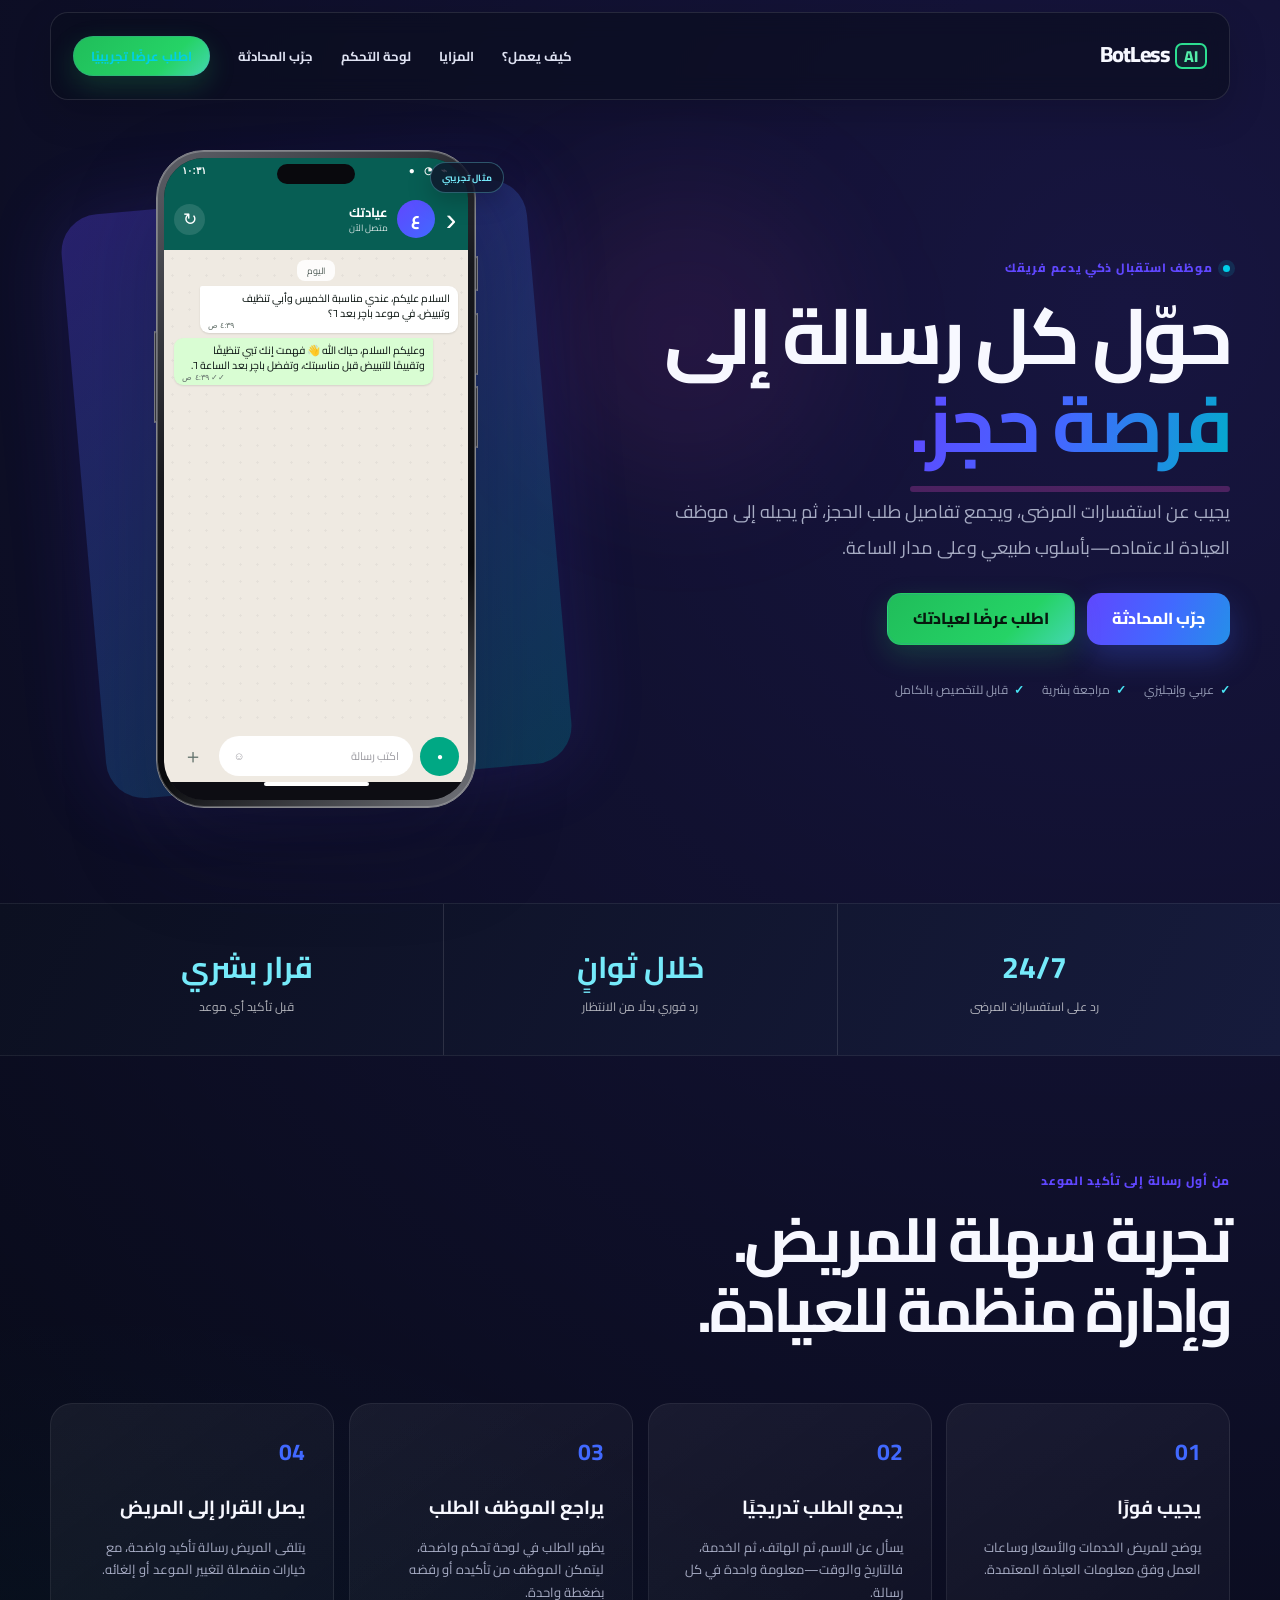
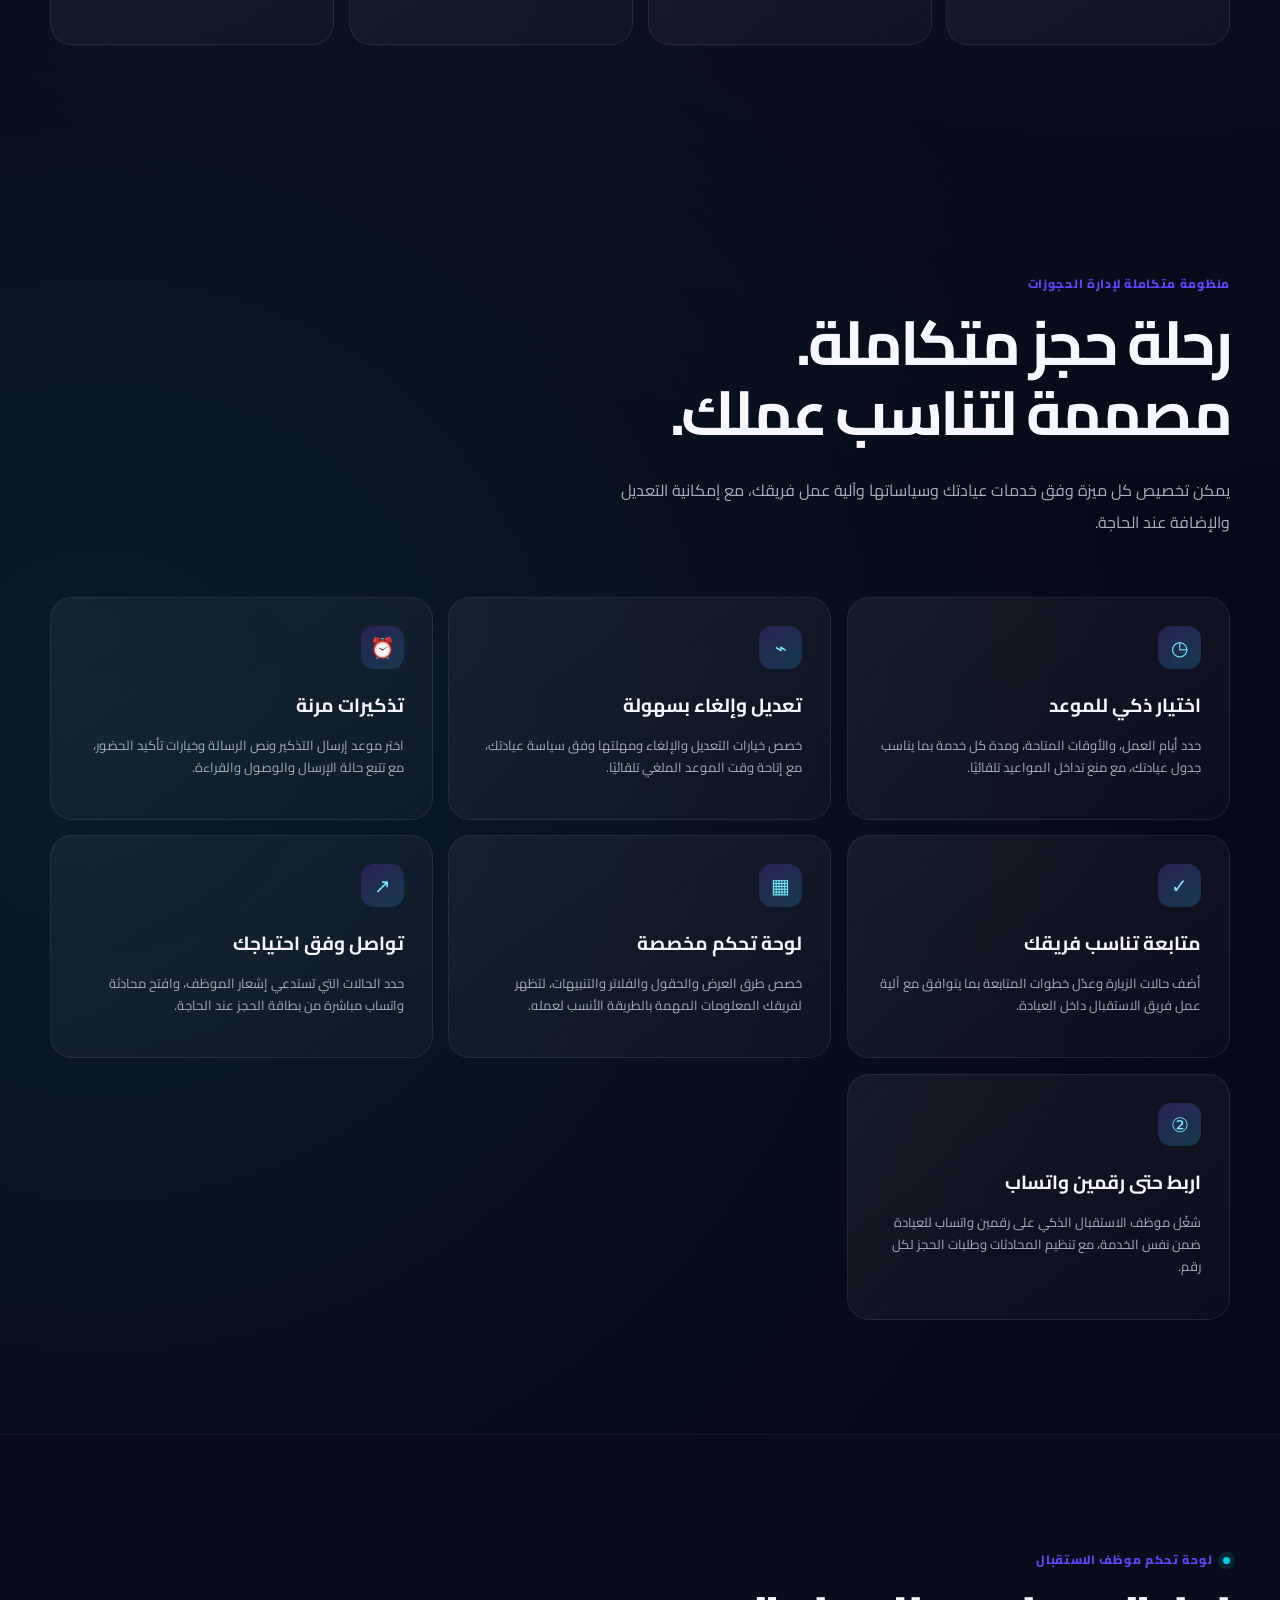
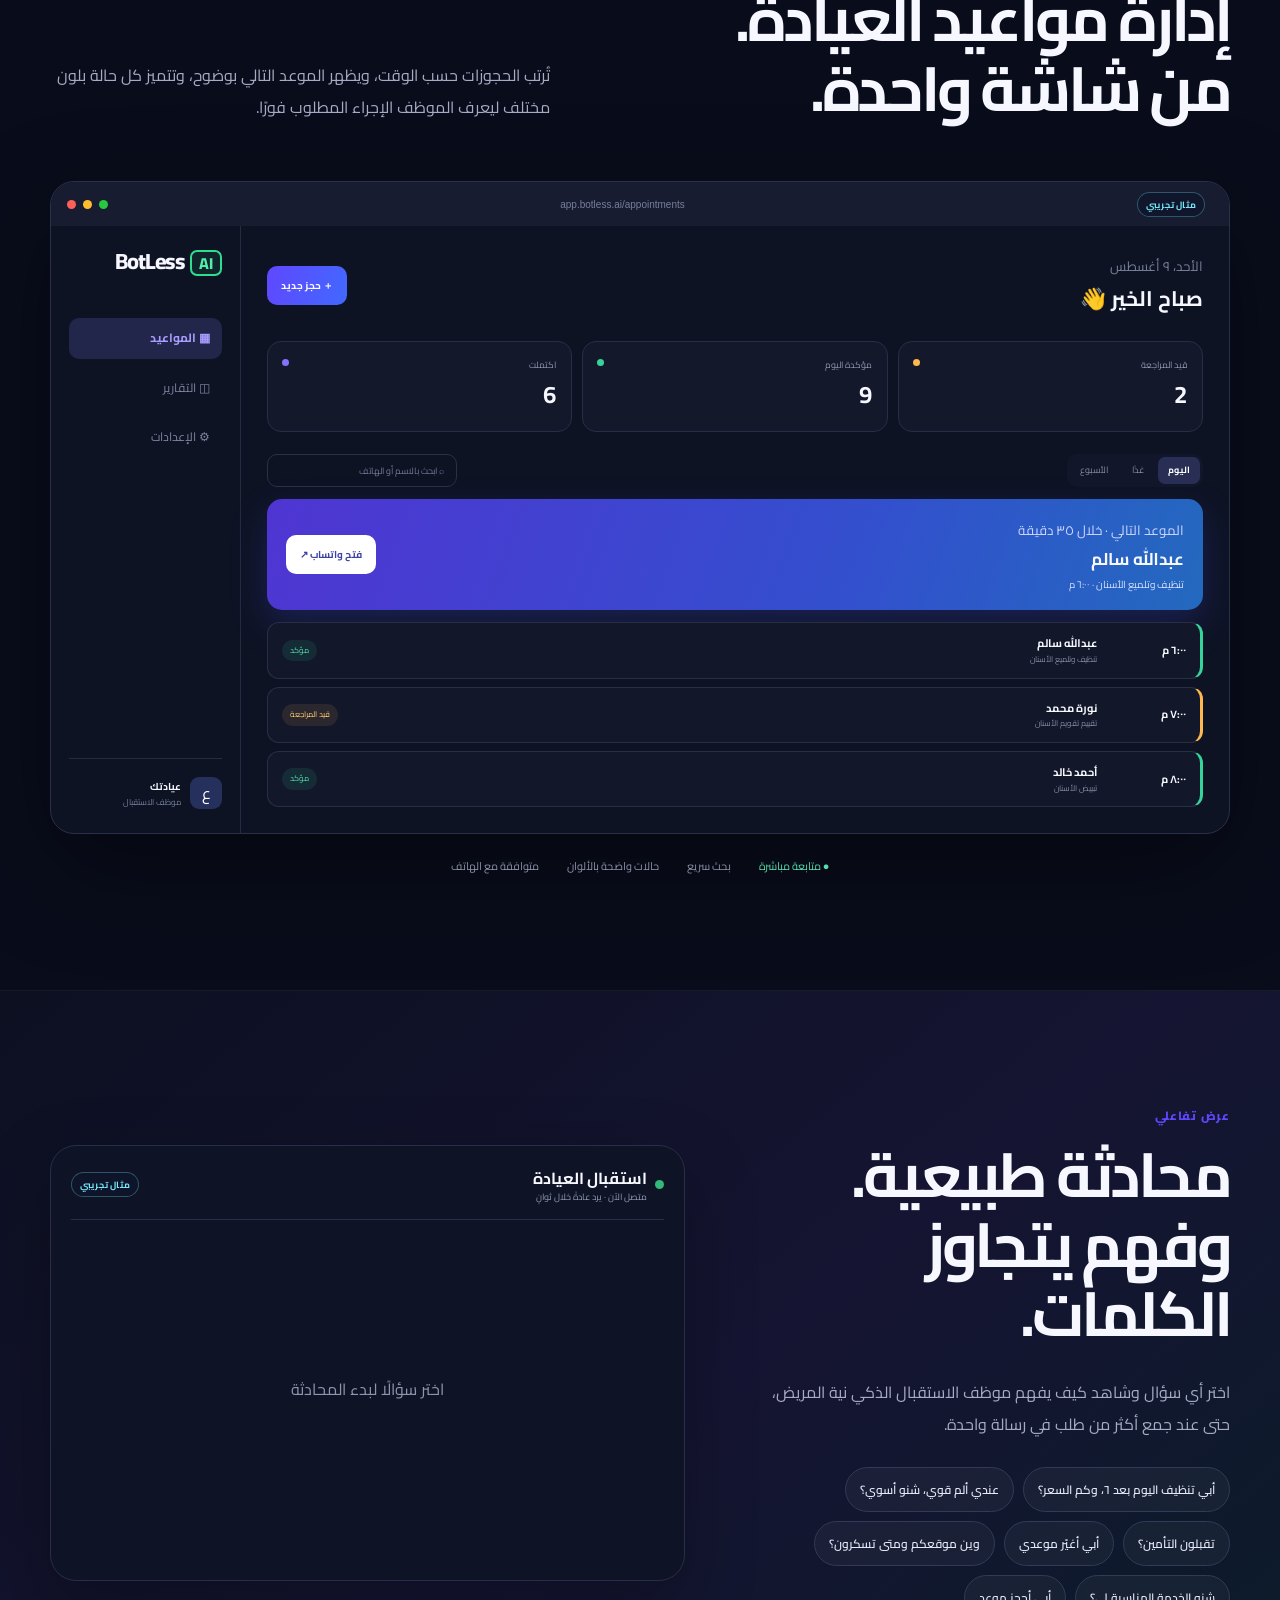
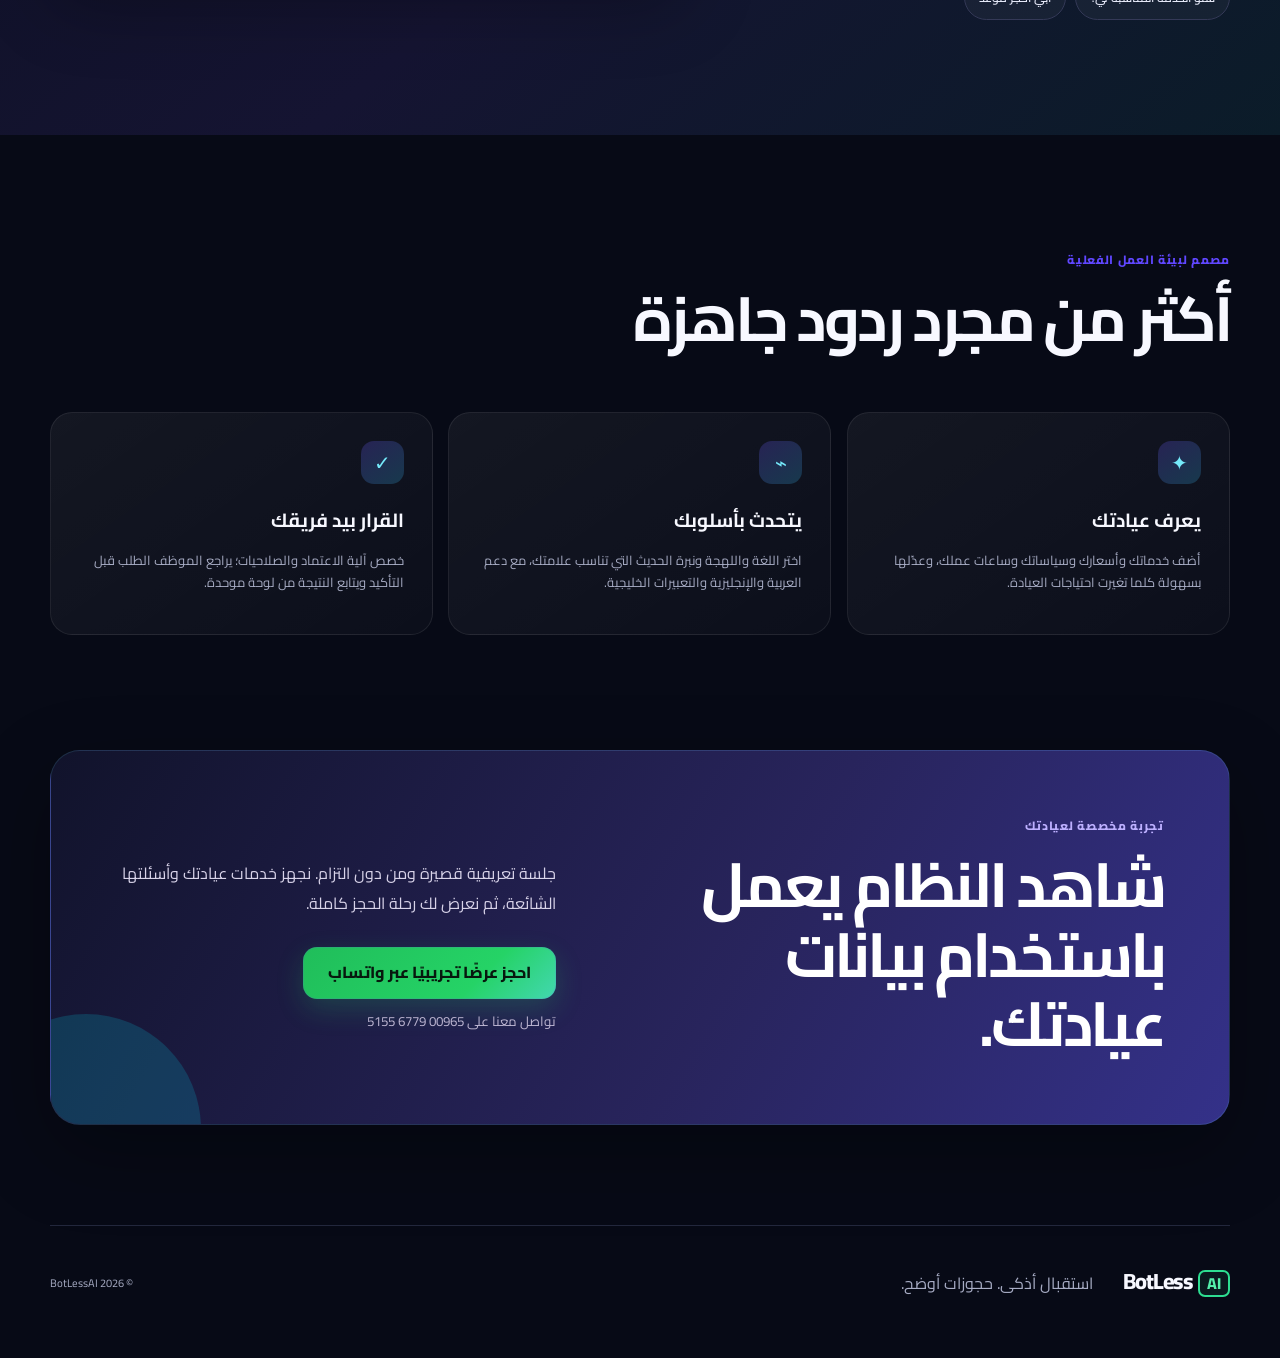
==== index.html @ fb42862e "Add two WhatsApp numbers demo feature" ====
<!doctype html>
<html lang="ar" dir="rtl">
<head>
  <meta charset="utf-8">
  <meta name="viewport" content="width=device-width,initial-scale=1">
  <meta name="description" content="يحوّل BotLessAI واتساب العيادة إلى موظف استقبال ذكي يعمل على مدار الساعة، ويجمع طلبات الحجز لتتم مراجعتها من فريقك.">
  <title>BotLessAI | استقبال واتساب للعيادات</title>
  <link rel="stylesheet" href="styles.css?v=phonechat10">
</head>
<body>
  <header class="nav wrap">
    <a class="brand" href="#top" aria-label="BotLessAI الرئيسية"><strong>BotLess<span>AI</span></strong></a>
    <nav aria-label="التنقل الرئيسي">
      <a href="#how">كيف يعمل؟</a>
      <a href="#features">المزايا</a>
      <a href="#dashboard">لوحة التحكم</a>
      <a href="#demo">جرّب المحادثة</a>
      <a class="nav-cta" href="#contact">اطلب عرضًا تجريبيًا</a>
    </nav>
  </header>

  <main id="top">
    <section class="hero wrap">
      <div class="hero-copy">
        <p class="eyebrow"><span></span> موظف استقبال ذكي يدعم فريقك</p>
        <h1>حوّل كل رسالة إلى<br><em>فرصة حجز.</em></h1>
        <p class="lead">يجيب عن استفسارات المرضى، ويجمع تفاصيل طلب الحجز، ثم يحيله إلى موظف العيادة لاعتماده—بأسلوب طبيعي وعلى مدار الساعة.</p>
        <div class="actions">
          <a class="button primary" href="#demo">جرّب المحادثة</a>
          <a class="button secondary" href="#contact">اطلب عرضًا لعيادتك</a>
        </div>
        <div class="proof" aria-label="خصائص المنتج">
          <span>عربي وإنجليزي</span><span>مراجعة بشرية</span><span>قابل للتخصيص بالكامل</span>
        </div>
      </div>
      <div class="phone-stage">
        <span class="sample-badge">مثال تجريبي</span>
        <div class="iphone" aria-label="مثال محادثة واتساب على هاتف آيفون">
          <i class="side-button action-button"></i><i class="side-button volume-up"></i><i class="side-button volume-down"></i><i class="side-button power-button"></i>
          <div class="iphone-screen">
            <div class="device-bar"><span>١٠:٣١</span><i class="dynamic-island"></i><div class="ios-signals">● ◔ ⌁</div></div>
            <div class="phone-top"><button aria-label="رجوع">‹</button><span class="avatar">ع</span><div><strong>عيادتك</strong><small id="phonePresence">متصل الآن</small></div><button id="phoneReplay" class="phone-replay" aria-label="إعادة المحادثة" title="إعادة المحادثة">↻</button></div>
            <div id="phoneConversation" class="chat" aria-live="polite">
              <span class="chat-date">اليوم</span>
            </div>
            <div class="message-dock"><button>＋</button><div><span>اكتب رسالة</span><i>☺</i></div><button class="mic">●</button></div>
            <div class="home-indicator"></div>
          </div>
        </div>
      </div>
    </section>

    <section class="metrics">
      <div class="wrap metric-grid">
        <article><strong>24/7</strong><span>رد على استفسارات المرضى</span></article>
        <article><strong>خلال ثوانٍ</strong><span>رد فوري بدلًا من الانتظار</span></article>
        <article><strong>قرار بشري</strong><span>قبل تأكيد أي موعد</span></article>
      </div>
    </section>

    <section id="how" class="section wrap">
      <div class="section-head"><p class="eyebrow">من أول رسالة إلى تأكيد الموعد</p><h2>تجربة سهلة للمريض.<br>وإدارة منظمة للعيادة.</h2></div>
      <div class="steps">
        <article><b>01</b><h3>يجيب فورًا</h3><p>يوضح للمريض الخدمات والأسعار وساعات العمل وفق معلومات العيادة المعتمدة.</p></article>
        <article><b>02</b><h3>يجمع الطلب تدريجيًا</h3><p>يسأل عن الاسم، ثم الهاتف، ثم الخدمة، فالتاريخ والوقت—معلومة واحدة في كل رسالة.</p></article>
        <article><b>03</b><h3>يراجع الموظف الطلب</h3><p>يظهر الطلب في لوحة تحكم واضحة، ليتمكن الموظف من تأكيده أو رفضه بضغطة واحدة.</p></article>
        <article><b>04</b><h3>يصل القرار إلى المريض</h3><p>يتلقى المريض رسالة تأكيد واضحة، مع خيارات منفصلة لتغيير الموعد أو إلغائه.</p></article>
      </div>
    </section>

    <section id="features" class="section wrap benefits">
      <div class="section-head"><p class="eyebrow">منظومة متكاملة لإدارة الحجوزات</p><h2>رحلة حجز متكاملة.<br>مصممة لتناسب عملك.</h2><p class="lead compact">يمكن تخصيص كل ميزة وفق خدمات عيادتك وسياساتها وآلية عمل فريقك، مع إمكانية التعديل والإضافة عند الحاجة.</p></div>
      <div class="benefit-grid">
        <article><span>◷</span><h3>اختيار ذكي للموعد</h3><p>حدد أيام العمل، والأوقات المتاحة، ومدة كل خدمة بما يناسب جدول عيادتك، مع منع تداخل المواعيد تلقائيًا.</p></article>
        <article><span>⌁</span><h3>تعديل وإلغاء بسهولة</h3><p>خصص خيارات التعديل والإلغاء ومهلتها وفق سياسة عيادتك، مع إتاحة وقت الموعد الملغي تلقائيًا.</p></article>
        <article><span>⏰</span><h3>تذكيرات مرنة</h3><p>اختر موعد إرسال التذكير ونص الرسالة وخيارات تأكيد الحضور، مع تتبع حالة الإرسال والوصول والقراءة.</p></article>
        <article><span>✓</span><h3>متابعة تناسب فريقك</h3><p>أضف حالات الزيارة وعدّل خطوات المتابعة بما يتوافق مع آلية عمل فريق الاستقبال داخل العيادة.</p></article>
        <article><span>▦</span><h3>لوحة تحكم مخصصة</h3><p>خصص طرق العرض والحقول والفلاتر والتنبيهات، لتظهر لفريقك المعلومات المهمة بالطريقة الأنسب لعمله.</p></article>
        <article><span>↗</span><h3>تواصل وفق احتياجك</h3><p>حدد الحالات التي تستدعي إشعار الموظف، وافتح محادثة واتساب مباشرة من بطاقة الحجز عند الحاجة.</p></article>
        <article><span>②</span><h3>اربط حتى رقمين واتساب</h3><p>شغّل موظف الاستقبال الذكي على رقمين واتساب للعيادة ضمن نفس الخدمة، مع تنظيم المحادثات وطلبات الحجز لكل رقم.</p></article>
      </div>
    </section>

    <section id="dashboard" class="section dashboard-showcase">
      <div class="wrap">
        <div class="section-head dashboard-heading"><div><p class="eyebrow"><span></span> لوحة تحكم موظف الاستقبال</p><h2>إدارة مواعيد العيادة.<br>من شاشة واحدة.</h2></div><p class="lead compact">تُرتب الحجوزات حسب الوقت، ويظهر الموعد التالي بوضوح، وتتميز كل حالة بلون مختلف ليعرف الموظف الإجراء المطلوب فورًا.</p></div>
        <div class="dashboard-window" aria-label="لقطة تجريبية من لوحة إدارة المواعيد">
          <div class="window-bar"><i></i><i></i><i></i><span>app.botless.ai/appointments</span><b class="sample-label">مثال تجريبي</b></div>
          <div class="dashboard-ui">
            <aside class="dash-sidebar">
              <a class="brand" href="#top"><strong>BotLess<span>AI</span></strong></a>
              <nav><b>▦ <span>المواعيد</span></b><span>◫ <small>التقارير</small></span><span>⚙ <small>الإعدادات</small></span></nav>
              <div class="clinic-user"><i>ع</i><span><b>عيادتك</b><small>موظف الاستقبال</small></span></div>
            </aside>
            <div class="dash-main">
              <header><div><small>الأحد، ٩ أغسطس</small><h3>صباح الخير 👋</h3></div><button>＋ حجز جديد</button></header>
              <div class="dash-stats"><article><span>قيد المراجعة</span><strong>2</strong><i class="amber"></i></article><article><span>مؤكدة اليوم</span><strong>9</strong><i class="green"></i></article><article><span>اكتملت</span><strong>6</strong><i class="violet-dot"></i></article></div>
              <div class="dash-controls"><nav><b>اليوم</b><span>غدًا</span><span>الأسبوع</span></nav><div>⌕ ابحث بالاسم أو الهاتف</div></div>
              <article class="next-card"><div><small>الموعد التالي · خلال ٣٥ دقيقة</small><h3>عبدالله سالم</h3><p>تنظيف وتلميع الأسنان · ٦:٠٠ م</p></div><button>فتح واتساب ↗</button></article>
              <div class="booking-list">
                <article class="mini-booking confirmed"><time>٦:٠٠ م</time><div><b>عبدالله سالم</b><small>تنظيف وتلميع الأسنان</small></div><span>مؤكد</span></article>
                <article class="mini-booking pending"><time>٧:٠٠ م</time><div><b>نورة محمد</b><small>تقييم تقويم الأسنان</small></div><span>قيد المراجعة</span></article>
                <article class="mini-booking confirmed"><time>٨:٠٠ م</time><div><b>أحمد خالد</b><small>تبييض الأسنان</small></div><span>مؤكد</span></article>
              </div>
            </div>
          </div>
        </div>
        <div class="dashboard-caption"><span>● متابعة مباشرة</span><span>بحث سريع</span><span>حالات واضحة بالألوان</span><span>متوافقة مع الهاتف</span></div>
      </div>
    </section>

    <section id="demo" class="section demo-section">
      <div class="wrap demo-grid">
        <div>
          <p class="eyebrow">عرض تفاعلي</p>
          <h2>محادثة طبيعية.<br>وفهم يتجاوز الكلمات.</h2>
          <p class="lead compact">اختر أي سؤال وشاهد كيف يفهم موظف الاستقبال الذكي نية المريض، حتى عند جمع أكثر من طلب في رسالة واحدة.</p>
          <div class="demo-prompts" role="group" aria-label="أسئلة العرض التجريبي">
            <button data-demo="smartBooking">أبي تنظيف اليوم بعد ٦، وكم السعر؟</button>
            <button data-demo="urgent">عندي ألم قوي، شنو أسوي؟</button>
            <button data-demo="insurance">تقبلون التأمين؟</button>
            <button data-demo="reschedule">أبي أغيّر موعدي</button>
            <button data-demo="location">وين موقعكم ومتى تسكرون؟</button>
            <button data-demo="services">شنو الخدمة المناسبة لي؟</button>
            <button data-demo="booking">أبي أحجز موعد</button>
          </div>
        </div>
        <div class="demo-card" aria-live="polite">
          <div class="demo-status"><span></span><div><b>استقبال العيادة</b><small>متصل الآن · يرد عادةً خلال ثوانٍ</small></div><em class="sample-label">مثال تجريبي</em></div>
          <div id="demoConversation" class="demo-conversation">
            <p class="empty-chat">اختر سؤالًا لبدء المحادثة</p>
          </div>
        </div>
      </div>
    </section>

    <section class="section wrap benefits">
      <div class="section-head"><p class="eyebrow">مصمم لبيئة العمل الفعلية</p><h2>أكثر من مجرد ردود جاهزة</h2></div>
      <div class="benefit-grid">
        <article><span>✦</span><h3>يعرف عيادتك</h3><p>أضف خدماتك وأسعارك وسياساتك وساعات عملك، وعدّلها بسهولة كلما تغيرت احتياجات العيادة.</p></article>
        <article><span>⌁</span><h3>يتحدث بأسلوبك</h3><p>اختر اللغة واللهجة ونبرة الحديث التي تناسب علامتك، مع دعم العربية والإنجليزية والتعبيرات الخليجية.</p></article>
        <article><span>✓</span><h3>القرار بيد فريقك</h3><p>خصص آلية الاعتماد والصلاحيات؛ يراجع الموظف الطلب قبل التأكيد ويتابع النتيجة من لوحة موحدة.</p></article>
      </div>
    </section>

    <section id="contact" class="cta wrap">
      <div><p class="eyebrow">تجربة مخصصة لعيادتك</p><h2>شاهد النظام يعمل<br>باستخدام بيانات عيادتك.</h2></div>
      <div class="cta-copy"><p>جلسة تعريفية قصيرة ومن دون التزام. نجهز خدمات عيادتك وأسئلتها الشائعة، ثم نعرض لك رحلة الحجز كاملة.</p><a class="button light" href="https://wa.me/96567795155?text=مرحبًا،%20أرغب%20في%20تجربة%20BotLessAI%20لعيادتي" target="_blank" rel="noreferrer">احجز عرضًا تجريبيًا عبر واتساب</a><small>تواصل معنا على 00965 6779 5155</small></div>
    </section>
  </main>

  <footer class="wrap"><a class="brand" href="#top"><strong>BotLess<span>AI</span></strong></a><p>استقبال أذكى. حجوزات أوضح.</p><small>© 2026 BotLessAI</small></footer>
  <script src="app.js?v=phonechat11" defer></script>
</body>
</html>
---- styles.css ----
@import url('https://fonts.googleapis.com/css2?family=Cairo:wght@400;500;600;700;800&display=swap');

:root{--ink:#11132b;--muted:#676b83;--paper:#f7f8ff;--card:#fff;--violet:#6047ff;--violet2:#4169ff;--cyan:#00cfe8;--soft:#ecefff;--coral:#ff4fd8;--line:#e4e7f4;--shadow:0 30px 90px rgba(45,59,150,.17)}
*{box-sizing:border-box}html{scroll-behavior:smooth}body{margin:0;background:var(--paper);color:var(--ink);font-family:"Cairo",Tahoma,Arial,sans-serif;line-height:1.7;overflow-x:hidden}body:before{content:"";position:absolute;z-index:-1;width:620px;height:620px;top:-270px;right:-160px;border-radius:50%;background:rgba(115,87,255,.12);filter:blur(2px)}.wrap{width:min(1180px,calc(100% - 40px));margin-inline:auto}.nav{height:88px;display:flex;align-items:center;justify-content:space-between;position:relative;z-index:4}.brand{display:flex;align-items:center;gap:9px;color:var(--ink);text-decoration:none;direction:ltr}.brand img{width:42px;height:42px;object-fit:contain}.brand strong{font:800 20px/1 "Cairo",sans-serif;letter-spacing:-1px}.brand strong span{color:var(--violet)}.nav nav{display:flex;align-items:center;gap:28px}.nav nav a{color:var(--ink);text-decoration:none;font-size:13px;font-weight:700;transition:.2s}.nav nav a:hover{color:var(--violet)}.nav .nav-cta{padding:9px 18px;border:1px solid var(--ink);border-radius:99px}.hero{min-height:700px;display:grid;grid-template-columns:1.04fr .96fr;align-items:center;gap:70px;padding-block:50px 95px}.hero-copy{position:relative;z-index:2}.eyebrow{margin:0 0 14px;color:var(--violet);font-size:12px;font-weight:800;letter-spacing:.7px}.eyebrow>span{display:inline-block;width:7px;height:7px;border-radius:50%;background:var(--coral);margin-left:7px;box-shadow:0 0 0 5px rgba(255,113,95,.13)}.hero h1,.section h2,.cta h2{font-size:clamp(43px,6.3vw,78px);line-height:1.12;letter-spacing:-3.2px;margin:0}.hero h1 em{color:var(--violet);font-style:normal;position:relative}.hero h1 em:after{content:"";position:absolute;bottom:5px;right:0;width:100%;height:8px;border-radius:10px;background:var(--coral);opacity:.24;z-index:-1}.lead{font-size:18px;color:var(--muted);max-width:650px;line-height:2;margin:27px 0}.lead.compact{font-size:16px}.actions{display:flex;gap:12px;flex-wrap:wrap}.button{display:inline-flex;align-items:center;justify-content:center;min-height:52px;padding:0 25px;border-radius:14px;text-decoration:none;font-weight:800;transition:transform .2s,box-shadow .2s}.button:hover{transform:translateY(-2px)}.button.primary{background:linear-gradient(135deg,var(--violet),var(--violet2));color:#fff;box-shadow:0 12px 28px rgba(115,87,255,.28)}.button.secondary{border:1px solid var(--line);color:var(--ink);background:rgba(255,255,255,.7)}.proof{display:flex;gap:18px;flex-wrap:wrap;margin-top:35px;color:var(--muted);font-size:12px}.proof span:before{content:'✓';color:var(--violet);font-weight:bold;margin-left:6px}.phone-stage{position:relative;width:min(420px,100%);margin:auto;isolation:isolate}.phone-stage:before{content:"";position:absolute;z-index:-1;inset:9% -17% 5%;border-radius:48% 52% 42% 58%;background:linear-gradient(145deg,#e9e3ff,#ffdcd6);transform:rotate(-8deg)}.phone{width:365px;max-width:100%;margin:auto;background:#0d0d13;border:8px solid #17161d;border-radius:48px;overflow:hidden;box-shadow:0 42px 90px rgba(23,20,43,.28),inset 0 0 0 1px rgba(255,255,255,.2);transform:rotate(-2deg);position:relative}.device-bar{height:32px;padding:7px 21px 0;background:#075e54;color:#fff;display:flex;align-items:flex-start;justify-content:space-between;font:600 10px Arial;direction:ltr}.device-bar>i{position:absolute;top:7px;left:50%;transform:translateX(-50%);width:82px;height:21px;border-radius:20px;background:#09090d}.device-bar div{letter-spacing:3px}.phone-top{height:66px;padding:7px 12px;background:#075e54;color:white;display:flex;align-items:center;gap:9px;direction:rtl}.phone-top button{border:0;background:none;color:white;font-size:32px;padding:0 2px;line-height:1}.phone-top .avatar{width:41px;height:41px;border-radius:50%;background:linear-gradient(135deg,#7357ff,#a999ff);color:#fff;display:grid;place-items:center;font-weight:800}.phone-top div{display:grid;line-height:1.35;margin-left:auto}.phone-top strong{font-size:13px}.phone-top small{font-size:9px;opacity:.82}.phone-actions{font:700 21px Arial;direction:ltr;letter-spacing:8px}.chat{height:440px;padding:15px 12px 12px;background-color:#efeae2;background-image:radial-gradient(rgba(60,70,65,.055) 1.1px,transparent 1.1px);background-size:17px 17px;display:flex;flex-direction:column;gap:8px;overflow:hidden}.chat-date{align-self:center;background:#fff9;padding:3px 10px;border-radius:8px;font-size:9px;color:#6c7470}.bubble{max-width:88%;padding:8px 10px 5px;margin:0;border-radius:9px;font:500 11.5px/1.65 "Cairo",sans-serif;box-shadow:0 1px 2px rgba(0,0,0,.11);position:relative}.bubble time{display:block;text-align:left;font:9px Arial;color:#718079;direction:ltr}.incoming{align-self:flex-start;background:#fff;border-top-left-radius:2px}.outgoing{align-self:flex-end;background:#d9fdd3;border-top-right-radius:2px}.outgoing.accent{border-right:3px solid var(--violet)}.message-dock{height:56px;background:#efeae2;display:flex;gap:7px;align-items:center;padding:5px 9px;direction:ltr}.message-dock>div{height:40px;flex:1;border-radius:22px;background:#fff;color:#9b9aa0;display:flex;align-items:center;justify-content:space-between;padding:0 14px;direction:rtl;font-size:11px}.message-dock button{width:39px;height:39px;border-radius:50%;border:0;background:transparent;color:#62716c;font-size:20px}.message-dock .mic{background:#00a884;color:#fff;font-size:10px}.home-indicator{height:20px;background:#0d0d13}.home-indicator:after{content:"";display:block;width:105px;height:4px;border-radius:5px;background:#fff;margin:auto}.floating-tag{position:absolute;z-index:3;background:#fff;padding:10px 14px;border-radius:14px;box-shadow:0 14px 38px rgba(35,25,78,.15);font-size:11px;font-weight:700;white-space:nowrap}.tag-one{right:-38px;top:120px}.tag-one b{color:#2fc486}.tag-two{left:-34px;bottom:100px;color:var(--violet)}.metrics{background:var(--ink);color:white}.metric-grid{display:grid;grid-template-columns:repeat(3,1fr)}.metric-grid article{padding:38px;border-left:1px solid rgba(255,255,255,.12);display:grid;gap:4px}.metric-grid article:last-child{border-left:0}.metric-grid strong{font-size:30px;color:#bdb0ff}.metric-grid span{font-size:12px;opacity:.68}.section{padding-block:115px}.section-head{max-width:780px;margin-bottom:58px}.section h2,.cta h2{font-size:clamp(38px,5vw,62px)}.steps{display:grid;grid-template-columns:repeat(4,1fr);gap:15px}.steps article,.benefit-grid article{padding:28px;border:1px solid var(--line);border-radius:22px;background:rgba(255,255,255,.7);transition:.25s}.steps article:hover,.benefit-grid article:hover{transform:translateY(-5px);background:#fff;box-shadow:0 18px 45px rgba(45,31,105,.09)}.steps b{font-size:23px;color:var(--coral)}h3{font-size:19px;margin:20px 0 7px}.steps p,.benefit-grid p{color:var(--muted);font-size:13px}.demo-section{background:linear-gradient(145deg,#ece9ff,#fff0ed)}.demo-grid{display:grid;grid-template-columns:.85fr 1.15fr;gap:75px;align-items:center}.demo-prompts{display:flex;flex-wrap:wrap;gap:9px}.demo-prompts button{font:600 12px "Cairo";border:1px solid #d2cce8;background:#fff8;padding:10px 14px;border-radius:99px;cursor:pointer;color:var(--ink);transition:.2s}.demo-prompts button:hover,.demo-prompts button.active{background:var(--violet);color:white;border-color:var(--violet);transform:translateY(-2px)}.demo-card{background:#fff;border:1px solid #e3ddf5;border-radius:26px;padding:20px;box-shadow:0 20px 60px rgba(57,40,132,.11)}.demo-status{padding-bottom:15px;border-bottom:1px solid var(--line);font-weight:800}.demo-status span{display:inline-block;width:9px;height:9px;border-radius:50%;background:#32b877;margin-left:8px}.demo-conversation{min-height:270px;padding:22px 0;display:flex;flex-direction:column;gap:10px}.demo-conversation .user,.demo-conversation .answer{padding:11px 14px;border-radius:13px;max-width:85%;margin:0;font-size:13px}.demo-conversation .user{background:#f0eef3;align-self:flex-start}.demo-conversation .answer{background:var(--soft);align-self:flex-end;border-right:3px solid var(--violet)}.empty-chat{margin:auto;color:var(--muted)}.benefit-grid{display:grid;grid-template-columns:repeat(3,1fr);gap:15px}.benefit-grid article span{display:grid;place-items:center;width:43px;height:43px;border-radius:13px;background:var(--soft);color:var(--violet);font-size:20px}.cta{margin-bottom:100px;padding:65px;background:linear-gradient(135deg,#17142b,#312465);color:white;border-radius:30px;display:grid;grid-template-columns:1.1fr .9fr;gap:70px;align-items:center;position:relative;overflow:hidden}.cta:after{content:"";position:absolute;width:230px;height:230px;border-radius:50%;background:rgba(115,87,255,.3);left:-80px;bottom:-120px}.cta .eyebrow{color:#bdb0ff}.cta-copy{position:relative;z-index:1}.cta-copy p{color:#d8d3e9;line-height:1.9}.button.light{background:#fff;color:var(--violet);margin:12px 0}.cta-copy small{display:block;color:#bbb4d0}footer{padding:28px 0 45px;border-top:1px solid var(--line);display:flex;align-items:center;gap:30px;color:var(--muted)}footer p{margin-left:auto}footer small{font-size:11px}
@media(max-width:900px){.nav nav a:not(.nav-cta){display:none}.hero,.demo-grid,.cta{grid-template-columns:1fr}.hero{gap:55px}.phone{transform:none}.metric-grid,.steps,.benefit-grid{grid-template-columns:1fr 1fr}.cta{padding:40px;gap:25px}.tag-one{right:-5px}.tag-two{left:-5px}}
@media(max-width:560px){.wrap{width:min(100% - 24px,1180px)}.nav{height:72px}.brand img{width:36px;height:36px}.nav .nav-cta{padding:7px 12px}.hero{padding-top:35px}.hero h1{font-size:43px;letter-spacing:-2px}.hero .lead{font-size:16px}.phone-stage{width:100%}.phone{width:min(345px,94vw)}.floating-tag{font-size:9px;padding:7px 10px}.tag-one{right:-2px}.tag-two{left:-2px}.metrics .wrap,.steps,.benefit-grid{grid-template-columns:1fr}.metric-grid article{border-left:0;border-bottom:1px solid rgba(255,255,255,.12);padding:24px}.section{padding-block:78px}.section-head{margin-bottom:38px}.cta{margin-bottom:60px;padding:32px 25px}.actions .button{width:100%}footer{align-items:flex-start;flex-direction:column;gap:8px}footer p{margin:0}}

/* Youthful BotLessAI identity */
body:before{width:760px;height:560px;background:radial-gradient(circle at 36% 44%,rgba(0,207,232,.22),rgba(96,71,255,.14) 47%,transparent 72%)}
.nav .nav-cta{border:0;background:var(--ink);color:#fff}.brand{gap:0}.brand strong{font-size:22px;letter-spacing:-1.2px}.brand strong span{display:inline-flex;align-items:center;margin-left:5px;padding:2px 7px;border:2px solid #16b877;border-radius:7px;color:#109463;font-size:.72em;line-height:1.15;letter-spacing:0}
.eyebrow>span{background:var(--cyan);box-shadow:0 0 0 5px rgba(0,207,232,.13)}
.hero h1 em{background:linear-gradient(105deg,var(--violet),var(--violet2),#00aeca);-webkit-background-clip:text;background-clip:text;color:transparent}.hero h1 em:after{background:var(--coral);height:6px}
.button.primary{background:linear-gradient(110deg,var(--violet),var(--violet2) 55%,#258fe9);box-shadow:0 13px 32px rgba(65,105,255,.28)}
.phone-stage:before{inset:7% -14% 4%;border-radius:38px;background:linear-gradient(145deg,rgba(96,71,255,.2),rgba(0,207,232,.22));transform:rotate(-5deg)}
.iphone{position:relative;width:365px;max-width:calc(100vw - 32px);margin:auto;padding:8px;background:linear-gradient(145deg,#5e6068,#17181d 38%,#08090c 72%,#74767d);border:1px solid #85868c;border-radius:53px;box-shadow:0 45px 90px rgba(17,19,43,.28),inset 0 0 0 1px rgba(255,255,255,.24);isolation:isolate}.iphone-screen{position:relative;width:100%;height:100%;overflow:hidden;border-radius:44px;background:#0d0d13;box-shadow:inset 0 0 0 1px rgba(255,255,255,.09)}.side-button{position:absolute;z-index:-1;width:4px;background:#33343a;border:1px solid #777880}.action-button{height:35px;right:-4px;top:105px;border-radius:3px 0 0 3px}.volume-up{height:62px;right:-4px;top:162px;border-radius:3px 0 0 3px}.volume-down{height:62px;right:-4px;top:235px;border-radius:3px 0 0 3px}.power-button{height:92px;left:-4px;top:180px;border-radius:0 3px 3px 0}
.phone-top .avatar{background:linear-gradient(135deg,var(--violet),var(--violet2))}
.floating-tag{border:1px solid rgba(65,105,255,.11);box-shadow:0 14px 35px rgba(45,59,150,.14)}.tag-one{color:var(--ink)}.tag-one b{color:var(--cyan)}.tag-two{color:var(--violet2)}
.metrics{background:linear-gradient(115deg,#11132b,#20275a)}.metric-grid strong{color:#75eafa}
.steps article,.benefit-grid article{border-color:var(--line);box-shadow:0 8px 25px rgba(35,43,103,.035)}.steps b{color:var(--violet2)}
.demo-section{background:linear-gradient(140deg,#e9edff 5%,#f3f1ff 52%,#e9fbff)}
.demo-prompts button:hover,.demo-prompts button.active{background:linear-gradient(110deg,var(--violet),var(--violet2));border-color:transparent}.demo-conversation .answer{background:#e8edff;border-right-color:var(--violet2)}
.benefit-grid article span{background:linear-gradient(145deg,#e8eaff,#e6fbff);color:var(--violet2)}
.cta{background:linear-gradient(120deg,#11132b,#28245c 58%,#343189)}.cta:after{background:rgba(0,207,232,.18)}
@media(max-width:900px){.iphone{width:365px}}
@media(max-width:560px){.floating-tag{display:none}.phone-stage:before{inset:5% 0}.iphone{width:min(350px,calc(100vw - 28px));padding:7px;border-radius:49px}.iphone-screen{border-radius:41px}.chat{height:410px}}

.iphone-screen>*{max-width:100%}.chat{width:100%;min-width:0;overflow:hidden}.bubble{min-width:0;overflow-wrap:anywhere;word-break:normal}.bubble strong{white-space:normal}.message-dock{width:100%;overflow:hidden}.message-dock>div{min-width:0}

/* Dark campaign theme */
:root{--ink:#f7f8ff;--muted:#a7acc4;--paper:#070a16;--card:#101426;--soft:#202347;--line:#252a43;--shadow:0 30px 90px rgba(0,0,0,.38)}
body{background:radial-gradient(circle at 88% 5%,rgba(96,71,255,.18),transparent 30%),radial-gradient(circle at 8% 38%,rgba(0,207,232,.09),transparent 26%),var(--paper)}body:before{display:none}
.nav{border-bottom:1px solid rgba(255,255,255,.06)}.nav nav a{color:#dfe2f2}.nav nav a:hover{color:#75eafa}.nav .nav-cta{background:linear-gradient(110deg,var(--violet),var(--violet2));box-shadow:0 9px 25px rgba(65,105,255,.24)}
.brand strong span{border-color:#2dde91;color:#54eeaa;background:rgba(45,222,145,.08)}
.hero{position:relative}.hero:after{content:"";position:absolute;z-index:-1;width:280px;height:280px;left:42%;top:12%;border-radius:50%;background:rgba(255,79,216,.08);filter:blur(70px)}
.button.secondary{border-color:#303651;color:#edf0ff;background:rgba(255,255,255,.035)}.proof{color:#959bb5}.proof span:before{color:#49e7f7}
.phone-stage:before{background:linear-gradient(145deg,rgba(96,71,255,.32),rgba(0,207,232,.2));box-shadow:0 0 80px rgba(96,71,255,.16)}
.metrics{border-block:1px solid rgba(255,255,255,.07);background:linear-gradient(115deg,#0c1021,#161b3c)}
.steps article,.benefit-grid article{border-color:rgba(255,255,255,.08);background:linear-gradient(145deg,rgba(255,255,255,.055),rgba(255,255,255,.022));box-shadow:none}.steps article:hover,.benefit-grid article:hover{border-color:rgba(117,234,250,.25);background:#11162b;box-shadow:0 20px 50px rgba(0,0,0,.28)}.steps p,.benefit-grid p{color:var(--muted)}
.demo-section{background:linear-gradient(140deg,#0c1021,#151432 55%,#0b1c29)}.demo-prompts button{border-color:#343957;background:rgba(255,255,255,.04);color:#e6e9f8}.demo-card{border-color:#282e4a;background:#0e1325;box-shadow:0 25px 70px rgba(0,0,0,.28)}.demo-status{border-color:#282e4a}.demo-conversation .user{background:#24283b}.demo-conversation .answer{background:#202751}.empty-chat{color:#8f95ae}
.benefit-grid article span{background:linear-gradient(145deg,#272354,#17394d);color:#75eafa}
.cta{border:1px solid rgba(117,234,250,.12);box-shadow:0 28px 80px rgba(0,0,0,.3)}footer{border-color:#23283d}
@media(max-width:560px){.nav{border-bottom:0}.hero{padding-top:28px}.hero h1{font-size:41px}.phone-stage:before{inset:7% 2%}}

/* iPhone proportions and WhatsApp legibility */
.phone-stage{width:min(365px,100%)}.iphone{width:320px;padding:7px;border-radius:48px}.iphone-screen{border-radius:40px}.device-bar{height:30px;padding-inline:18px}.device-bar>i{width:78px;height:20px;top:6px}.phone-top{height:62px;padding-inline:10px}.phone-top .avatar{width:38px;height:38px}.chat{height:430px;padding:13px 10px 10px;gap:7px}.bubble{max-width:91%;color:#17201d;font-size:11.5px;line-height:1.55}.bubble strong{color:#17201d}.bubble time{color:#68736e}.incoming{color:#17201d;background:#fff}.outgoing{color:#17201d;background:#d9fdd3}.message-dock{height:52px}.home-indicator{height:18px}.side-button{width:3px}.action-button,.volume-up,.volume-down{right:-3px}.power-button{left:-3px}
@media(max-width:560px){.iphone{width:min(310px,calc(100vw - 38px));padding:6px;border-radius:45px}.iphone-screen{border-radius:38px}.chat{height:420px}.bubble{font-size:11px}.phone-stage:before{inset:6% 3%}}

.iphone-screen .chat .bubble,.iphone-screen .chat .bubble strong{color:#17201d!important}.iphone-screen .chat .bubble time{color:#66736d!important}.iphone-screen .chat-date{color:#4e5b56!important;background:rgba(255,255,255,.88)}

.iphone-screen .chat{height:480px;gap:5px;padding-block:10px}.iphone-screen .chat .bubble{padding:5px 8px 3px;font-size:10.5px;line-height:1.42}.iphone-screen .chat .bubble time{font-size:8px}.time-options{align-self:flex-end;display:flex;gap:4px;direction:rtl}.time-options span{padding:4px 7px;border:1px solid #c8d6cf;border-radius:7px;background:#fff;color:#26332e;font-size:9px}.time-options .selected{border-color:#00a884;background:#00a884;color:#fff}.iphone-screen .chat .bubble b{color:#087f65}
@media(max-width:560px){.iphone-screen .chat{height:465px}.iphone-screen .chat .bubble{font-size:10.2px}}

/* Keep the main navigation visible while scrolling. */
.nav{--scroll-progress:0;position:fixed;top:12px;left:50%;transform:translateX(-50%);width:min(1180px,calc(100% - 40px));padding-inline:22px;background:rgba(10,14,30,.62);border:1px solid rgba(255,255,255,.11);border-radius:18px;box-shadow:0 14px 38px rgba(0,0,0,.16);backdrop-filter:blur(12px);-webkit-backdrop-filter:blur(12px);overflow:hidden}
.nav:before{content:"";position:absolute;right:0;bottom:0;width:100%;height:3px;background:linear-gradient(90deg,var(--violet),var(--cyan));transform:scaleX(var(--scroll-progress));transform-origin:right;opacity:0;transition:opacity .2s}.nav.is-scrolling:before{opacity:1}
.metric-grid article{justify-items:center;text-align:center}
.nav+main{padding-top:100px}
.nav nav a{position:relative}.nav nav a:not(.nav-cta):after{content:"";position:absolute;right:0;bottom:-8px;width:100%;height:2px;border-radius:2px;background:var(--cyan);transform:scaleX(0);transition:transform .25s ease}.nav nav a.active{color:var(--cyan)}.nav nav a.active:after{transform:scaleX(1)}
main section[id]{scroll-margin-top:118px}
@keyframes section-arrival{0%{opacity:.35;transform:translateY(34px) scale(.985);filter:blur(4px)}100%{opacity:1;transform:translateY(0) scale(1);filter:blur(0)}}
main section.section-arrival>.wrap,main section.section-arrival.wrap{animation:section-arrival .8s cubic-bezier(.16,1,.3,1)}
body.reveal-ready [data-reveal]{opacity:0;transform:translateY(42px) scale(.975);filter:blur(5px);transition:opacity .75s cubic-bezier(.16,1,.3,1),transform .75s cubic-bezier(.16,1,.3,1),filter .75s ease;transition-delay:var(--reveal-delay,0ms);will-change:opacity,transform,filter}
body.reveal-ready [data-reveal].is-visible{opacity:1;transform:translateY(0) scale(1);filter:blur(0)}
@media(prefers-reduced-motion:reduce){html{scroll-behavior:auto}.nav nav a:after{transition:none!important}}
@media(prefers-reduced-motion:reduce){body.reveal-ready [data-reveal]{opacity:1;transform:none;filter:none;transition:none}}

/* Dashboard showcase */
.dashboard-showcase{background:#090d1b;border-block:1px solid rgba(255,255,255,.06)}.dashboard-heading{max-width:none;display:grid;grid-template-columns:1.1fr .9fr;gap:70px;align-items:end}.dashboard-heading .lead{margin:0}.dashboard-window{overflow:hidden;border:1px solid #2a304a;border-radius:24px;background:#0e1324;box-shadow:0 35px 100px rgba(0,0,0,.4)}.window-bar{height:44px;padding:0 16px;background:#171c30;display:flex;align-items:center;gap:7px;direction:ltr}.window-bar i{width:9px;height:9px;border-radius:50%;background:#ff5f57}.window-bar i:nth-child(2){background:#febc2e}.window-bar i:nth-child(3){background:#28c840}.window-bar span{margin:auto;color:#787f9c;font:10px Arial}.dashboard-ui{min-height:570px;display:grid;grid-template-columns:190px 1fr;direction:ltr}.dash-sidebar{padding:24px 18px;border-right:1px solid #252b43;display:flex;flex-direction:column;direction:rtl}.dash-sidebar .brand{justify-content:flex-end}.dash-sidebar nav{display:grid;gap:9px;margin-top:42px}.dash-sidebar nav>*{padding:10px 12px;border-radius:10px;color:#7f86a0;font-size:12px}.dash-sidebar nav b{background:#22264b;color:#a99eff}.dash-sidebar nav small{font:inherit}.clinic-user{display:flex;align-items:center;gap:9px;margin-top:auto;padding-top:18px;border-top:1px solid #252b43}.clinic-user>i{display:grid;place-items:center;width:32px;height:32px;border-radius:9px;background:#26305d;color:#fff;font-style:normal}.clinic-user>span{display:grid;font-size:10px}.clinic-user small{color:#757d99}.dash-main{padding:26px;direction:rtl}.dash-main>header{display:flex;align-items:center;justify-content:space-between}.dash-main h3{margin:2px 0;font-size:21px}.dash-main header small{color:#78809c}.dash-main header button,.next-card button{border:0;border-radius:10px;background:linear-gradient(110deg,var(--violet),var(--violet2));color:#fff;padding:10px 14px;font:700 10px Cairo}.dash-stats{display:grid;grid-template-columns:repeat(3,1fr);gap:10px;margin:22px 0}.dash-stats article{position:relative;display:grid;gap:3px;padding:15px;border:1px solid #282e47;border-radius:14px;background:#13182b}.dash-stats span{font-size:9px;color:#8f96af}.dash-stats strong{font-size:24px}.dash-stats i{position:absolute;left:14px;top:17px;width:7px;height:7px;border-radius:50%}.amber{background:#ffb84d}.green{background:#35d49a}.violet-dot{background:#8572ff}.dash-controls{display:flex;justify-content:space-between;gap:12px;margin-bottom:12px}.dash-controls nav{display:flex;gap:4px;padding:3px;background:#11162a;border-radius:10px}.dash-controls nav>*{padding:5px 10px;font-size:9px;color:#858ca5}.dash-controls nav b{border-radius:7px;background:#282e54;color:#fff}.dash-controls>div{min-width:190px;padding:8px 12px;border:1px solid #29304a;border-radius:10px;color:#707995;font-size:9px;text-align:right}.next-card{display:flex;align-items:center;justify-content:space-between;padding:17px 19px;border-radius:15px;background:linear-gradient(110deg,#4f35d2,#334fce 62%,#2369be);box-shadow:0 15px 35px rgba(59,70,209,.25)}.next-card small{color:#cfd7ff}.next-card h3{font-size:17px}.next-card p{margin:0;color:#dce3ff;font-size:10px}.next-card button{background:#fff;color:#3d42a5}.booking-list{display:grid;gap:8px;margin-top:12px}.mini-booking{display:grid;grid-template-columns:75px 1fr auto;align-items:center;gap:14px;padding:11px 14px;border:1px solid #282e46;border-right:3px solid #35d49a;border-radius:12px;background:#12172a}.mini-booking.pending{border-right-color:#ffb84d}.mini-booking time{font-size:11px;font-weight:700}.mini-booking div{display:grid}.mini-booking b{font-size:11px}.mini-booking small{font-size:8px;color:#838ba5}.mini-booking>span{padding:4px 8px;border-radius:99px;background:rgba(53,212,154,.1);color:#55dfae;font-size:8px}.mini-booking.pending>span{background:rgba(255,184,77,.1);color:#ffc76c}.dashboard-caption{display:flex;justify-content:center;gap:28px;flex-wrap:wrap;margin-top:22px;color:#8c93ac;font-size:11px}.dashboard-caption span:first-child{color:#53dfaf}
@media(max-width:760px){.dashboard-heading{grid-template-columns:1fr;gap:18px}.dashboard-ui{grid-template-columns:1fr;min-width:650px}.dash-sidebar{display:none}.dashboard-window{overflow-x:auto}.dashboard-caption{gap:12px 20px}.dash-main{padding:18px}}

/* WhatsApp-oriented calls to action with a subtle BotLessAI accent. */
.nav .nav-cta,.button.secondary,.button.light{border-color:rgba(37,211,102,.65);background:linear-gradient(135deg,#20bd5a,#25d366 68%,#43d7b0);color:#07180e;box-shadow:0 10px 28px rgba(37,211,102,.2),0 0 0 1px rgba(96,71,255,.12) inset}
.nav .nav-cta:hover,.button.secondary:hover,.button.light:hover{color:#031109;background:linear-gradient(135deg,#2bd66c,#38df78 68%,#65e5c3);box-shadow:0 14px 34px rgba(37,211,102,.3),0 0 22px rgba(96,71,255,.14)}

/* Natural WhatsApp-style interactive demo. */
.demo-status{display:flex;align-items:center}.demo-status>div{display:grid;line-height:1.5}.demo-status small{color:#8991ab;font-size:9px;font-weight:500}.demo-prompts button:disabled{cursor:wait;opacity:.55}.demo-conversation{height:340px;min-height:340px;overflow-y:auto;padding-inline:5px;scrollbar-width:thin;scrollbar-color:#343b5d transparent}.demo-conversation .user,.demo-conversation .answer{display:grid;gap:3px;animation:chat-message-in .32s cubic-bezier(.22,1,.36,1)}.demo-conversation .user{border-top-left-radius:3px}.demo-conversation .answer{border-top-right-radius:3px}.demo-conversation time{direction:ltr;color:#80879d;font:8px Arial;text-align:left}.typing{align-self:flex-end;display:flex;align-items:center;gap:4px;width:max-content;padding:11px 14px;border-radius:13px 3px 13px 13px;background:#202751;border-right:3px solid var(--violet);animation:chat-message-in .25s ease}.typing i{width:5px;height:5px;border-radius:50%;background:#9ba4c5;animation:typing-dot 1s infinite}.typing i:nth-child(2){animation-delay:.15s}.typing i:nth-child(3){animation-delay:.3s}.typing small{margin-right:5px;color:#8f97b4;font-size:8px}@keyframes typing-dot{0%,60%,100%{transform:translateY(0);opacity:.4}30%{transform:translateY(-4px);opacity:1}}@keyframes chat-message-in{from{opacity:0;transform:translateY(9px) scale(.98)}to{opacity:1;transform:none}}

/* Clearly identify fictional clinic data without distracting from the demo. */
.sample-badge,.sample-label{display:inline-flex;align-items:center;width:max-content;border:1px solid rgba(117,234,250,.3);background:rgba(15,21,43,.82);color:#75eafa;border-radius:99px;font:700 9px Cairo;font-style:normal;letter-spacing:.2px}.sample-badge{position:absolute;z-index:5;top:12px;right:-5px;padding:6px 11px;box-shadow:0 8px 24px rgba(0,0,0,.22)}.sample-label{padding:3px 8px;margin-right:auto}.window-bar .sample-label{margin:0 8px 0 0}.demo-status .sample-label{margin-right:auto}

/* Live booking conversation inside the hero phone. */
.phone-replay{width:31px!important;height:31px!important;border-radius:50%!important;background:rgba(255,255,255,.12)!important;color:#fff!important;font-size:17px!important;cursor:pointer;transition:transform .25s,background .25s}.phone-replay:hover{transform:rotate(-45deg);background:rgba(255,255,255,.2)!important}.iphone-screen .chat{overflow-y:auto;scrollbar-width:none}.iphone-screen .chat::-webkit-scrollbar{display:none}.iphone-screen .chat .bubble{animation:phone-message-in .3s cubic-bezier(.22,1,.36,1)}.phone-typing{align-self:flex-end;display:flex;align-items:center;gap:3px;padding:8px 10px;border-radius:9px 2px 9px 9px;background:#d9fdd3}.phone-typing i{width:4px;height:4px;border-radius:50%;background:#718079;animation:typing-dot 1s infinite}.phone-typing i:nth-child(2){animation-delay:.15s}.phone-typing i:nth-child(3){animation-delay:.3s}.phone-choice-hint{align-self:flex-end;margin:0;color:#66736d;font-size:8px}.time-options button{padding:4px 7px;border:1px solid #c8d6cf;border-radius:7px;background:#fff;color:#26332e;font:700 9px Cairo;cursor:pointer;animation:phone-choice-pulse 1.8s infinite}.time-options button:hover,.time-options button.selected{border-color:#00a884;background:#00a884;color:#fff;animation:none}.time-options button:disabled{cursor:default}.phone-confirmation{border-right-color:#00a884!important}@keyframes phone-message-in{from{opacity:0;transform:translateY(8px) scale(.97)}to{opacity:1;transform:none}}@keyframes phone-choice-pulse{0%,100%{box-shadow:0 0 0 0 rgba(0,168,132,.2)}50%{box-shadow:0 0 0 4px rgba(0,168,132,0)}}
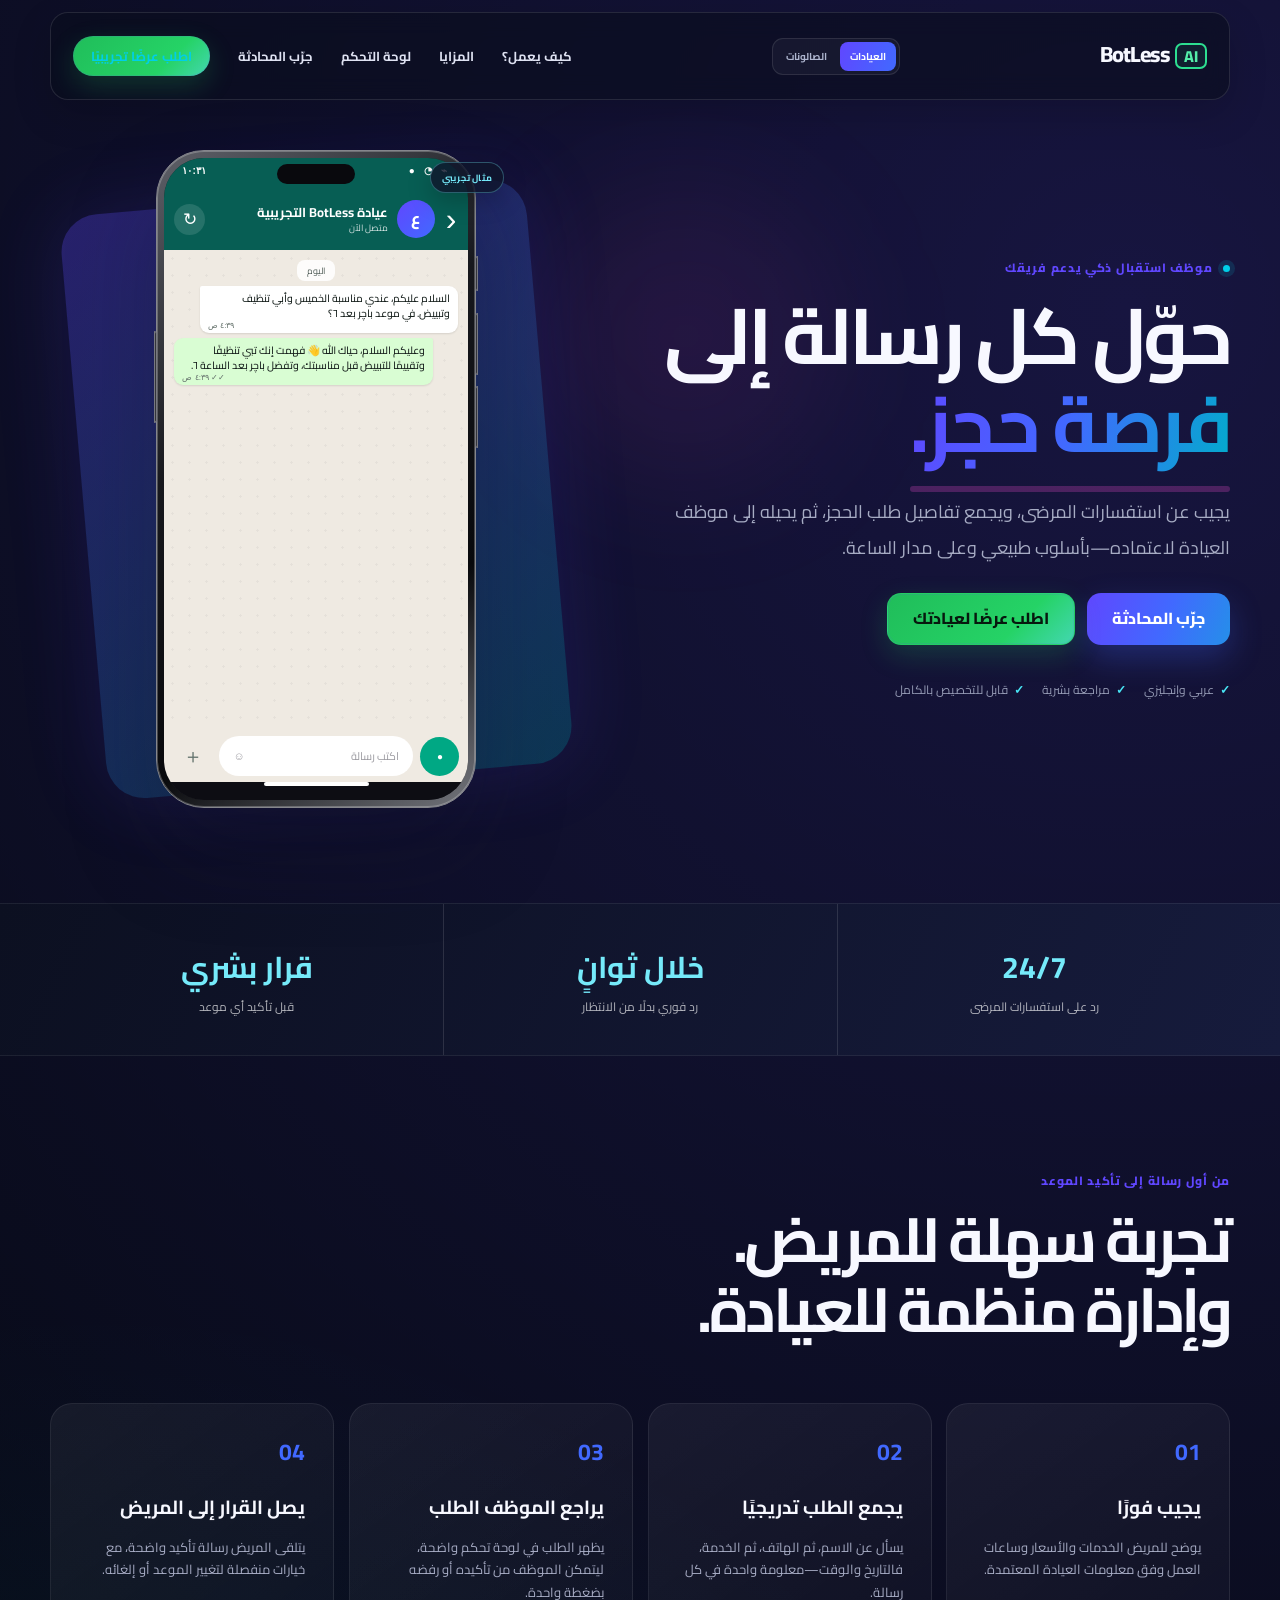
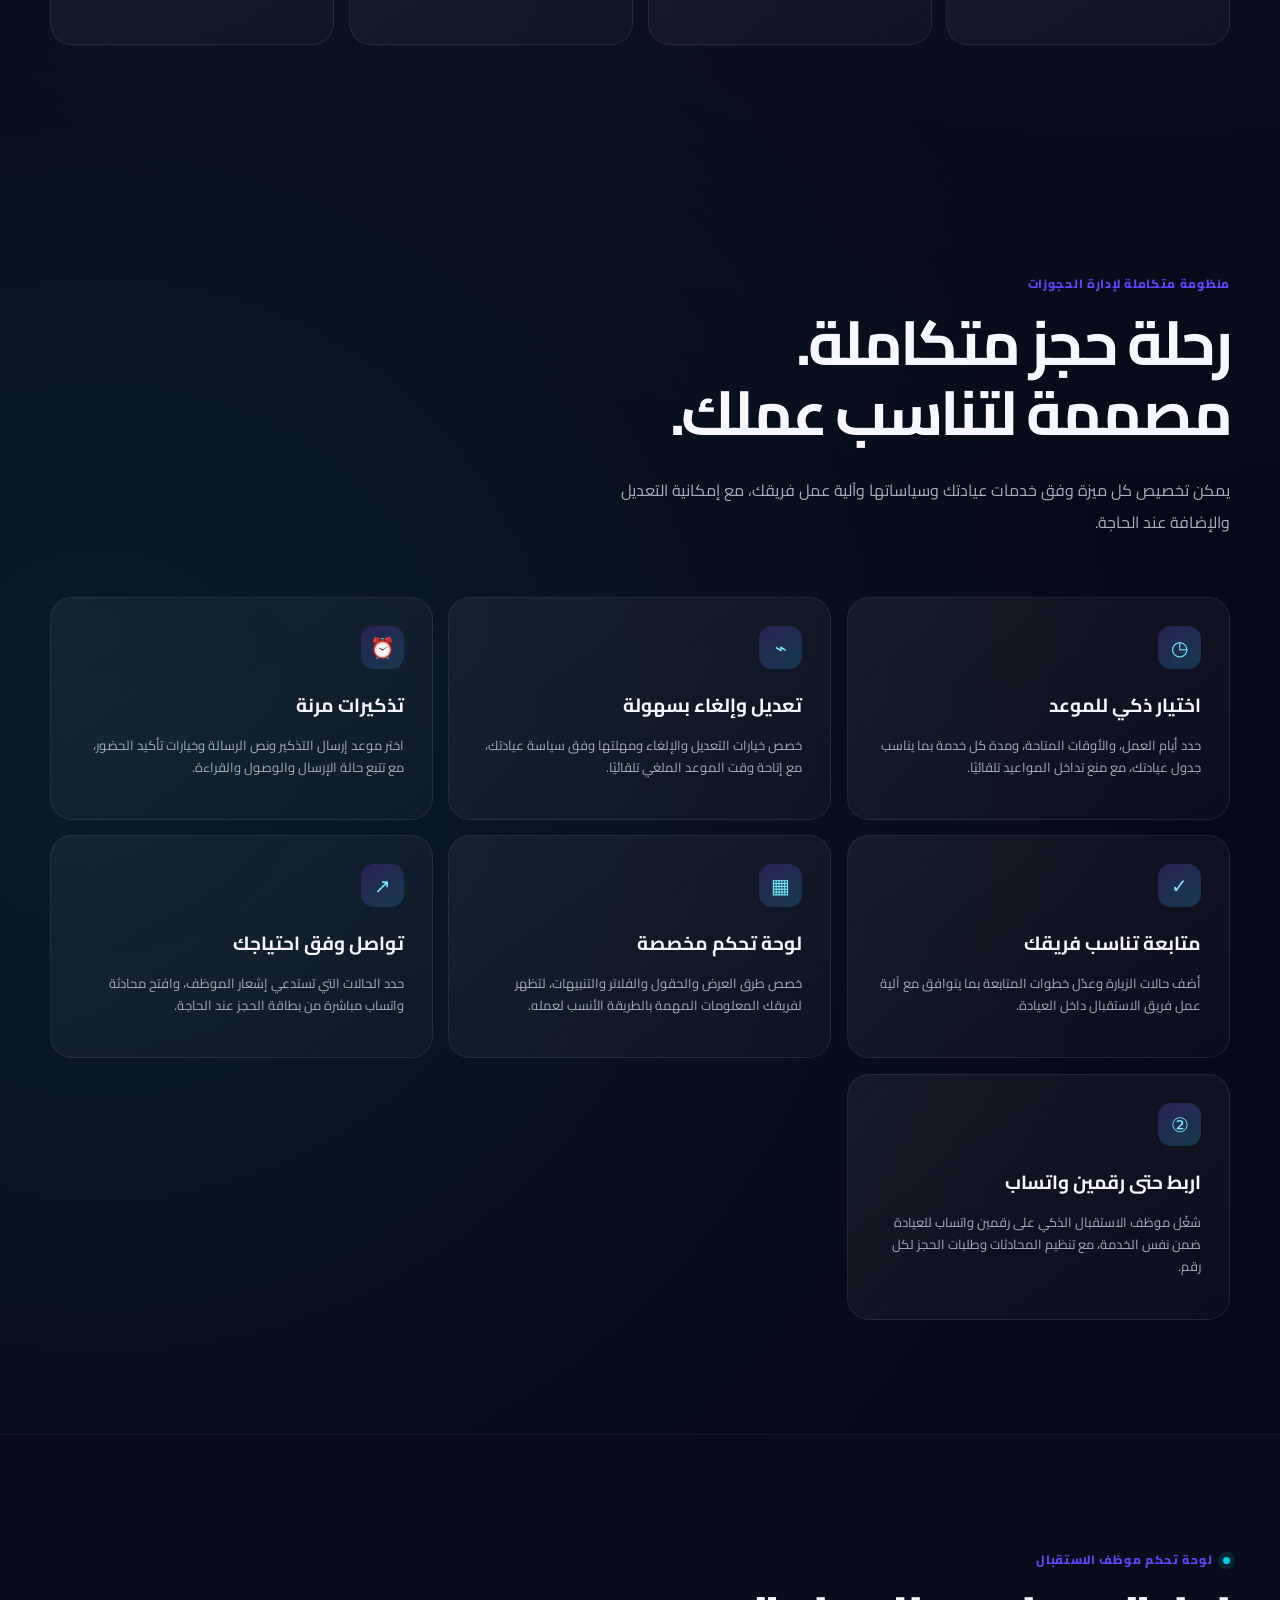
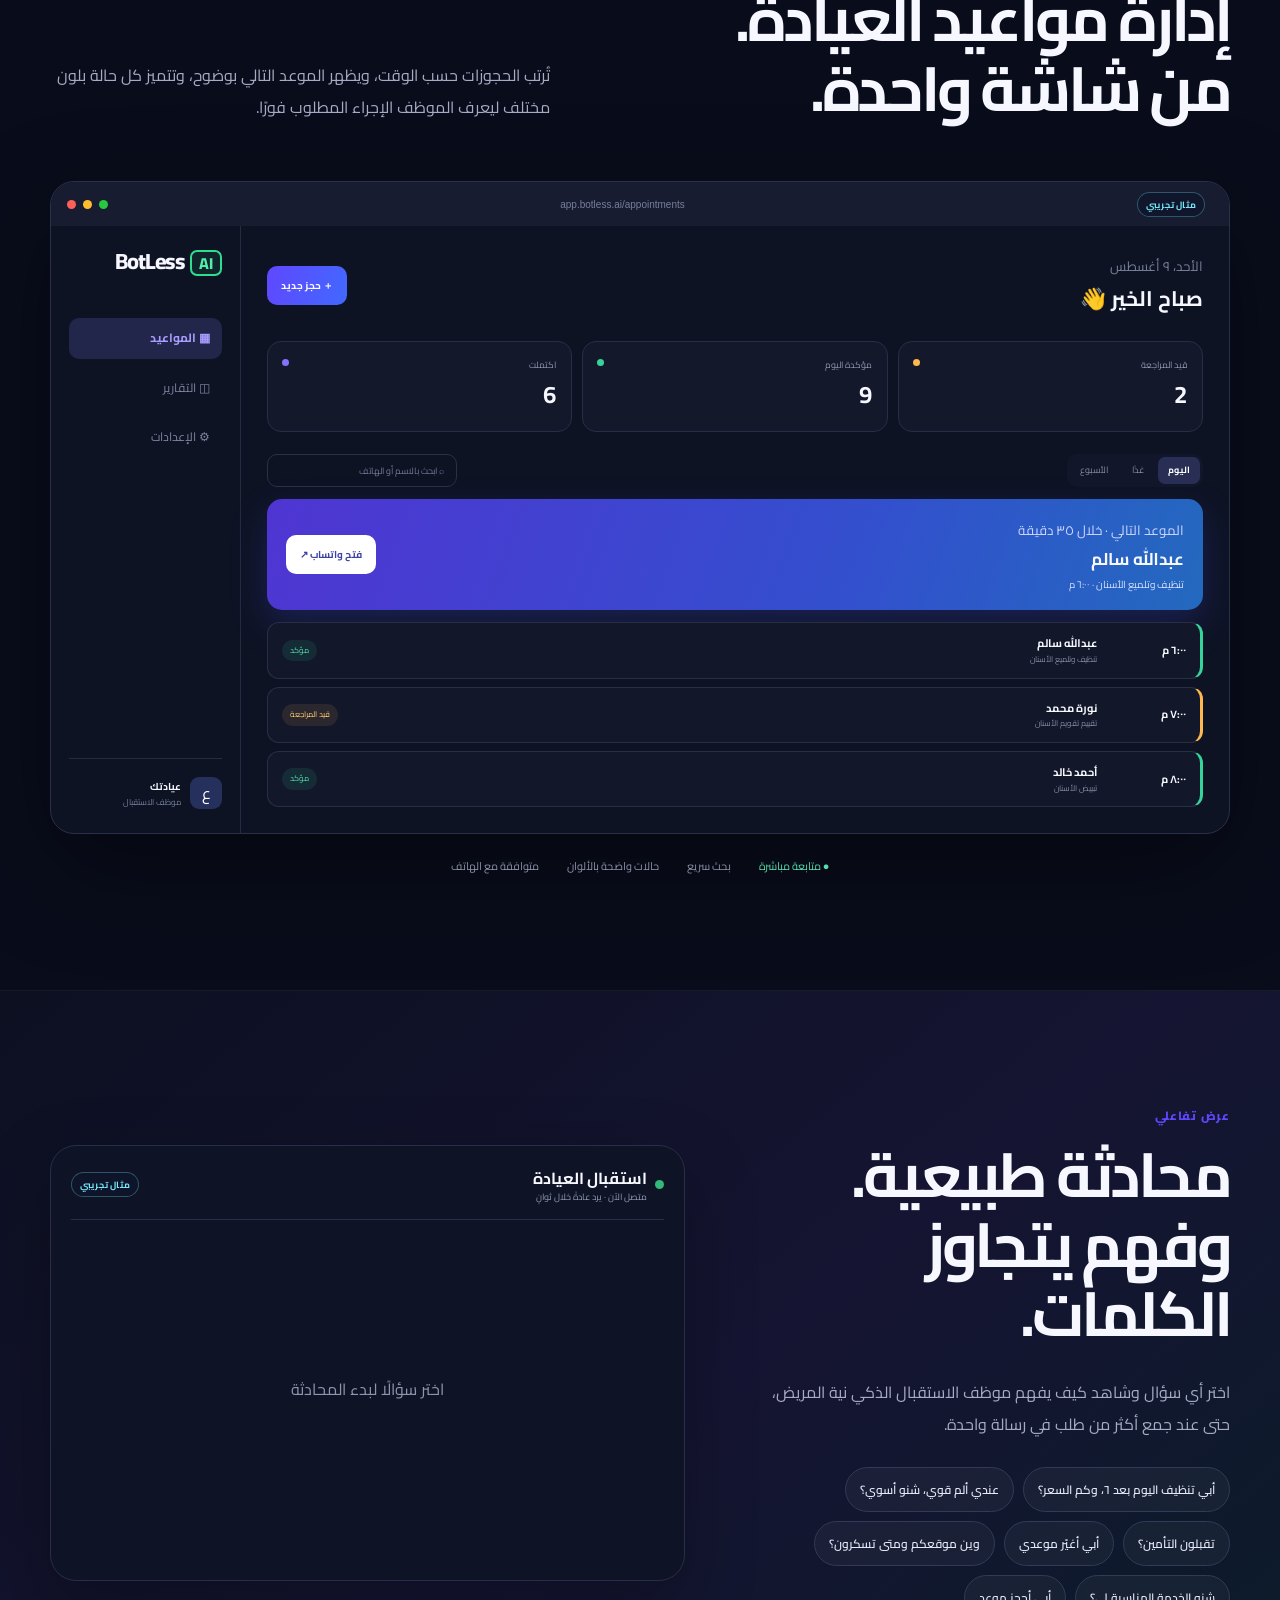
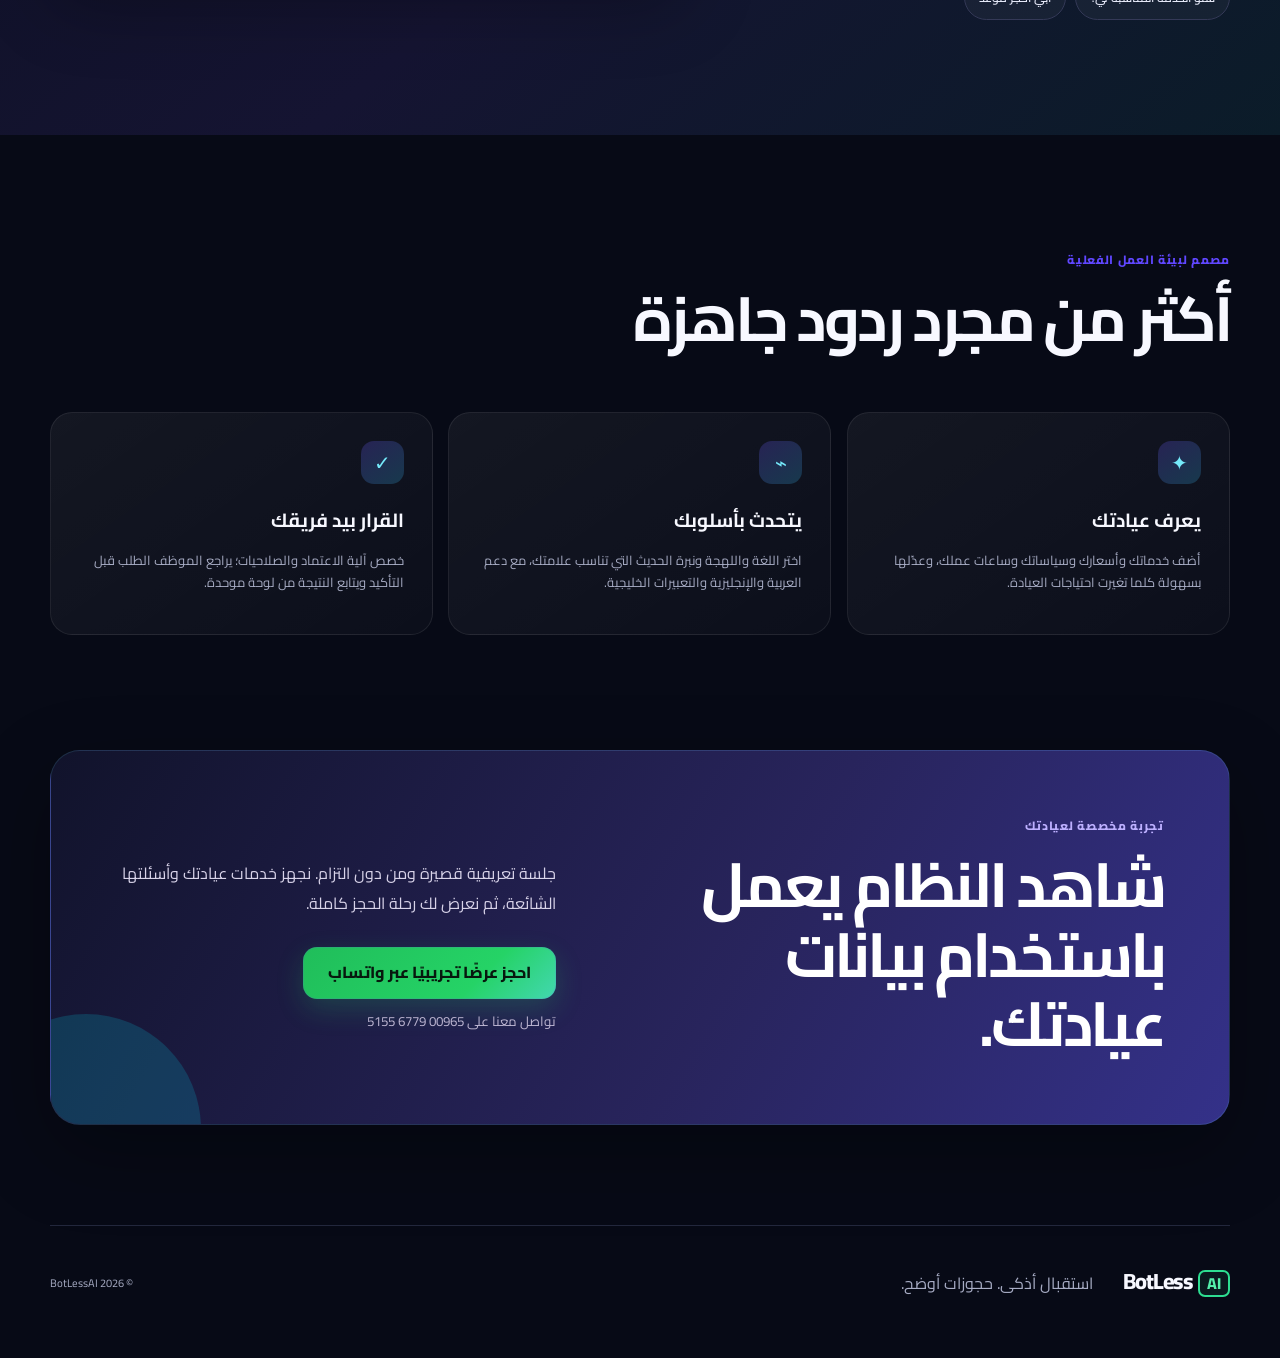
==== commit 6ecf4b20: "Add clinic and salon demo experiences" ====
--- a/index.html
+++ b/index.html
@@ -5,11 +5,15 @@
   <meta name="viewport" content="width=device-width,initial-scale=1">
   <meta name="description" content="يحوّل BotLessAI واتساب العيادة إلى موظف استقبال ذكي يعمل على مدار الساعة، ويجمع طلبات الحجز لتتم مراجعتها من فريقك.">
   <title>BotLessAI | استقبال واتساب للعيادات</title>
-  <link rel="stylesheet" href="styles.css?v=phonechat10">
+  <link rel="stylesheet" href="styles.css?v=vertical-demos1">
 </head>
 <body>
   <header class="nav wrap">
     <a class="brand" href="#top" aria-label="BotLessAI الرئيسية"><strong>BotLess<span>AI</span></strong></a>
+    <div class="vertical-switch" aria-label="اختيار العرض التجريبي">
+      <a data-vertical="clinic" href="?demo=clinic">العيادات</a>
+      <a data-vertical="salon" href="?demo=salon">الصالونات</a>
+    </div>
     <nav aria-label="التنقل الرئيسي">
       <a href="#how">كيف يعمل؟</a>
       <a href="#features">المزايا</a>
@@ -39,7 +43,7 @@
           <i class="side-button action-button"></i><i class="side-button volume-up"></i><i class="side-button volume-down"></i><i class="side-button power-button"></i>
           <div class="iphone-screen">
             <div class="device-bar"><span>١٠:٣١</span><i class="dynamic-island"></i><div class="ios-signals">● ◔ ⌁</div></div>
-            <div class="phone-top"><button aria-label="رجوع">‹</button><span class="avatar">ع</span><div><strong>عيادتك</strong><small id="phonePresence">متصل الآن</small></div><button id="phoneReplay" class="phone-replay" aria-label="إعادة المحادثة" title="إعادة المحادثة">↻</button></div>
+            <div class="phone-top"><button aria-label="رجوع">‹</button><span id="phoneAvatar" class="avatar">ع</span><div><strong id="phoneBusinessName">عيادة BotLess التجريبية</strong><small id="phonePresence">متصل الآن</small></div><button id="phoneReplay" class="phone-replay" aria-label="إعادة المحادثة" title="إعادة المحادثة">↻</button></div>
             <div id="phoneConversation" class="chat" aria-live="polite">
               <span class="chat-date">اليوم</span>
             </div>
@@ -150,6 +154,6 @@
   </main>
 
   <footer class="wrap"><a class="brand" href="#top"><strong>BotLess<span>AI</span></strong></a><p>استقبال أذكى. حجوزات أوضح.</p><small>© 2026 BotLessAI</small></footer>
-  <script src="app.js?v=phonechat11" defer></script>
+  <script src="app.js?v=vertical-demos1" defer></script>
 </body>
 </html>
--- a/styles.css
+++ b/styles.css
@@ -56,6 +56,8 @@
 .metric-grid article{justify-items:center;text-align:center}
 .nav+main{padding-top:100px}
 .nav nav a{position:relative}.nav nav a:not(.nav-cta):after{content:"";position:absolute;right:0;bottom:-8px;width:100%;height:2px;border-radius:2px;background:var(--cyan);transform:scaleX(0);transition:transform .25s ease}.nav nav a.active{color:var(--cyan)}.nav nav a.active:after{transform:scaleX(1)}
+.vertical-switch{display:flex;gap:3px;padding:3px;border:1px solid rgba(255,255,255,.1);border-radius:11px;background:rgba(255,255,255,.04)}.vertical-switch a{padding:6px 10px;border-radius:8px;color:#aeb5cf;font-size:10px;font-weight:700;text-decoration:none}.vertical-switch a.active{background:linear-gradient(110deg,var(--violet),var(--violet2));color:#fff}
+html[data-vertical="salon"]{--violet:#c7459b;--violet2:#8f4fd8;--cyan:#ff8dcc;--coral:#ffbe78}html[data-vertical="salon"] .vertical-switch a.active{background:linear-gradient(110deg,#c7459b,#8f4fd8)}html[data-vertical="salon"] .hero h1 em{background:linear-gradient(105deg,#ff8dcc,#c7459b,#8f4fd8);-webkit-background-clip:text;background-clip:text;color:transparent}
 main section[id]{scroll-margin-top:118px}
 @keyframes section-arrival{0%{opacity:.35;transform:translateY(34px) scale(.985);filter:blur(4px)}100%{opacity:1;transform:translateY(0) scale(1);filter:blur(0)}}
 main section.section-arrival>.wrap,main section.section-arrival.wrap{animation:section-arrival .8s cubic-bezier(.16,1,.3,1)}
@@ -67,6 +69,7 @@
 /* Dashboard showcase */
 .dashboard-showcase{background:#090d1b;border-block:1px solid rgba(255,255,255,.06)}.dashboard-heading{max-width:none;display:grid;grid-template-columns:1.1fr .9fr;gap:70px;align-items:end}.dashboard-heading .lead{margin:0}.dashboard-window{overflow:hidden;border:1px solid #2a304a;border-radius:24px;background:#0e1324;box-shadow:0 35px 100px rgba(0,0,0,.4)}.window-bar{height:44px;padding:0 16px;background:#171c30;display:flex;align-items:center;gap:7px;direction:ltr}.window-bar i{width:9px;height:9px;border-radius:50%;background:#ff5f57}.window-bar i:nth-child(2){background:#febc2e}.window-bar i:nth-child(3){background:#28c840}.window-bar span{margin:auto;color:#787f9c;font:10px Arial}.dashboard-ui{min-height:570px;display:grid;grid-template-columns:190px 1fr;direction:ltr}.dash-sidebar{padding:24px 18px;border-right:1px solid #252b43;display:flex;flex-direction:column;direction:rtl}.dash-sidebar .brand{justify-content:flex-end}.dash-sidebar nav{display:grid;gap:9px;margin-top:42px}.dash-sidebar nav>*{padding:10px 12px;border-radius:10px;color:#7f86a0;font-size:12px}.dash-sidebar nav b{background:#22264b;color:#a99eff}.dash-sidebar nav small{font:inherit}.clinic-user{display:flex;align-items:center;gap:9px;margin-top:auto;padding-top:18px;border-top:1px solid #252b43}.clinic-user>i{display:grid;place-items:center;width:32px;height:32px;border-radius:9px;background:#26305d;color:#fff;font-style:normal}.clinic-user>span{display:grid;font-size:10px}.clinic-user small{color:#757d99}.dash-main{padding:26px;direction:rtl}.dash-main>header{display:flex;align-items:center;justify-content:space-between}.dash-main h3{margin:2px 0;font-size:21px}.dash-main header small{color:#78809c}.dash-main header button,.next-card button{border:0;border-radius:10px;background:linear-gradient(110deg,var(--violet),var(--violet2));color:#fff;padding:10px 14px;font:700 10px Cairo}.dash-stats{display:grid;grid-template-columns:repeat(3,1fr);gap:10px;margin:22px 0}.dash-stats article{position:relative;display:grid;gap:3px;padding:15px;border:1px solid #282e47;border-radius:14px;background:#13182b}.dash-stats span{font-size:9px;color:#8f96af}.dash-stats strong{font-size:24px}.dash-stats i{position:absolute;left:14px;top:17px;width:7px;height:7px;border-radius:50%}.amber{background:#ffb84d}.green{background:#35d49a}.violet-dot{background:#8572ff}.dash-controls{display:flex;justify-content:space-between;gap:12px;margin-bottom:12px}.dash-controls nav{display:flex;gap:4px;padding:3px;background:#11162a;border-radius:10px}.dash-controls nav>*{padding:5px 10px;font-size:9px;color:#858ca5}.dash-controls nav b{border-radius:7px;background:#282e54;color:#fff}.dash-controls>div{min-width:190px;padding:8px 12px;border:1px solid #29304a;border-radius:10px;color:#707995;font-size:9px;text-align:right}.next-card{display:flex;align-items:center;justify-content:space-between;padding:17px 19px;border-radius:15px;background:linear-gradient(110deg,#4f35d2,#334fce 62%,#2369be);box-shadow:0 15px 35px rgba(59,70,209,.25)}.next-card small{color:#cfd7ff}.next-card h3{font-size:17px}.next-card p{margin:0;color:#dce3ff;font-size:10px}.next-card button{background:#fff;color:#3d42a5}.booking-list{display:grid;gap:8px;margin-top:12px}.mini-booking{display:grid;grid-template-columns:75px 1fr auto;align-items:center;gap:14px;padding:11px 14px;border:1px solid #282e46;border-right:3px solid #35d49a;border-radius:12px;background:#12172a}.mini-booking.pending{border-right-color:#ffb84d}.mini-booking time{font-size:11px;font-weight:700}.mini-booking div{display:grid}.mini-booking b{font-size:11px}.mini-booking small{font-size:8px;color:#838ba5}.mini-booking>span{padding:4px 8px;border-radius:99px;background:rgba(53,212,154,.1);color:#55dfae;font-size:8px}.mini-booking.pending>span{background:rgba(255,184,77,.1);color:#ffc76c}.dashboard-caption{display:flex;justify-content:center;gap:28px;flex-wrap:wrap;margin-top:22px;color:#8c93ac;font-size:11px}.dashboard-caption span:first-child{color:#53dfaf}
 @media(max-width:760px){.dashboard-heading{grid-template-columns:1fr;gap:18px}.dashboard-ui{grid-template-columns:1fr;min-width:650px}.dash-sidebar{display:none}.dashboard-window{overflow-x:auto}.dashboard-caption{gap:12px 20px}.dash-main{padding:18px}}
+@media(max-width:760px){.vertical-switch{margin-right:auto}.vertical-switch a{padding:5px 8px}.nav nav{display:none}}
 
 /* WhatsApp-oriented calls to action with a subtle BotLessAI accent. */
 .nav .nav-cta,.button.secondary,.button.light{border-color:rgba(37,211,102,.65);background:linear-gradient(135deg,#20bd5a,#25d366 68%,#43d7b0);color:#07180e;box-shadow:0 10px 28px rgba(37,211,102,.2),0 0 0 1px rgba(96,71,255,.12) inset}
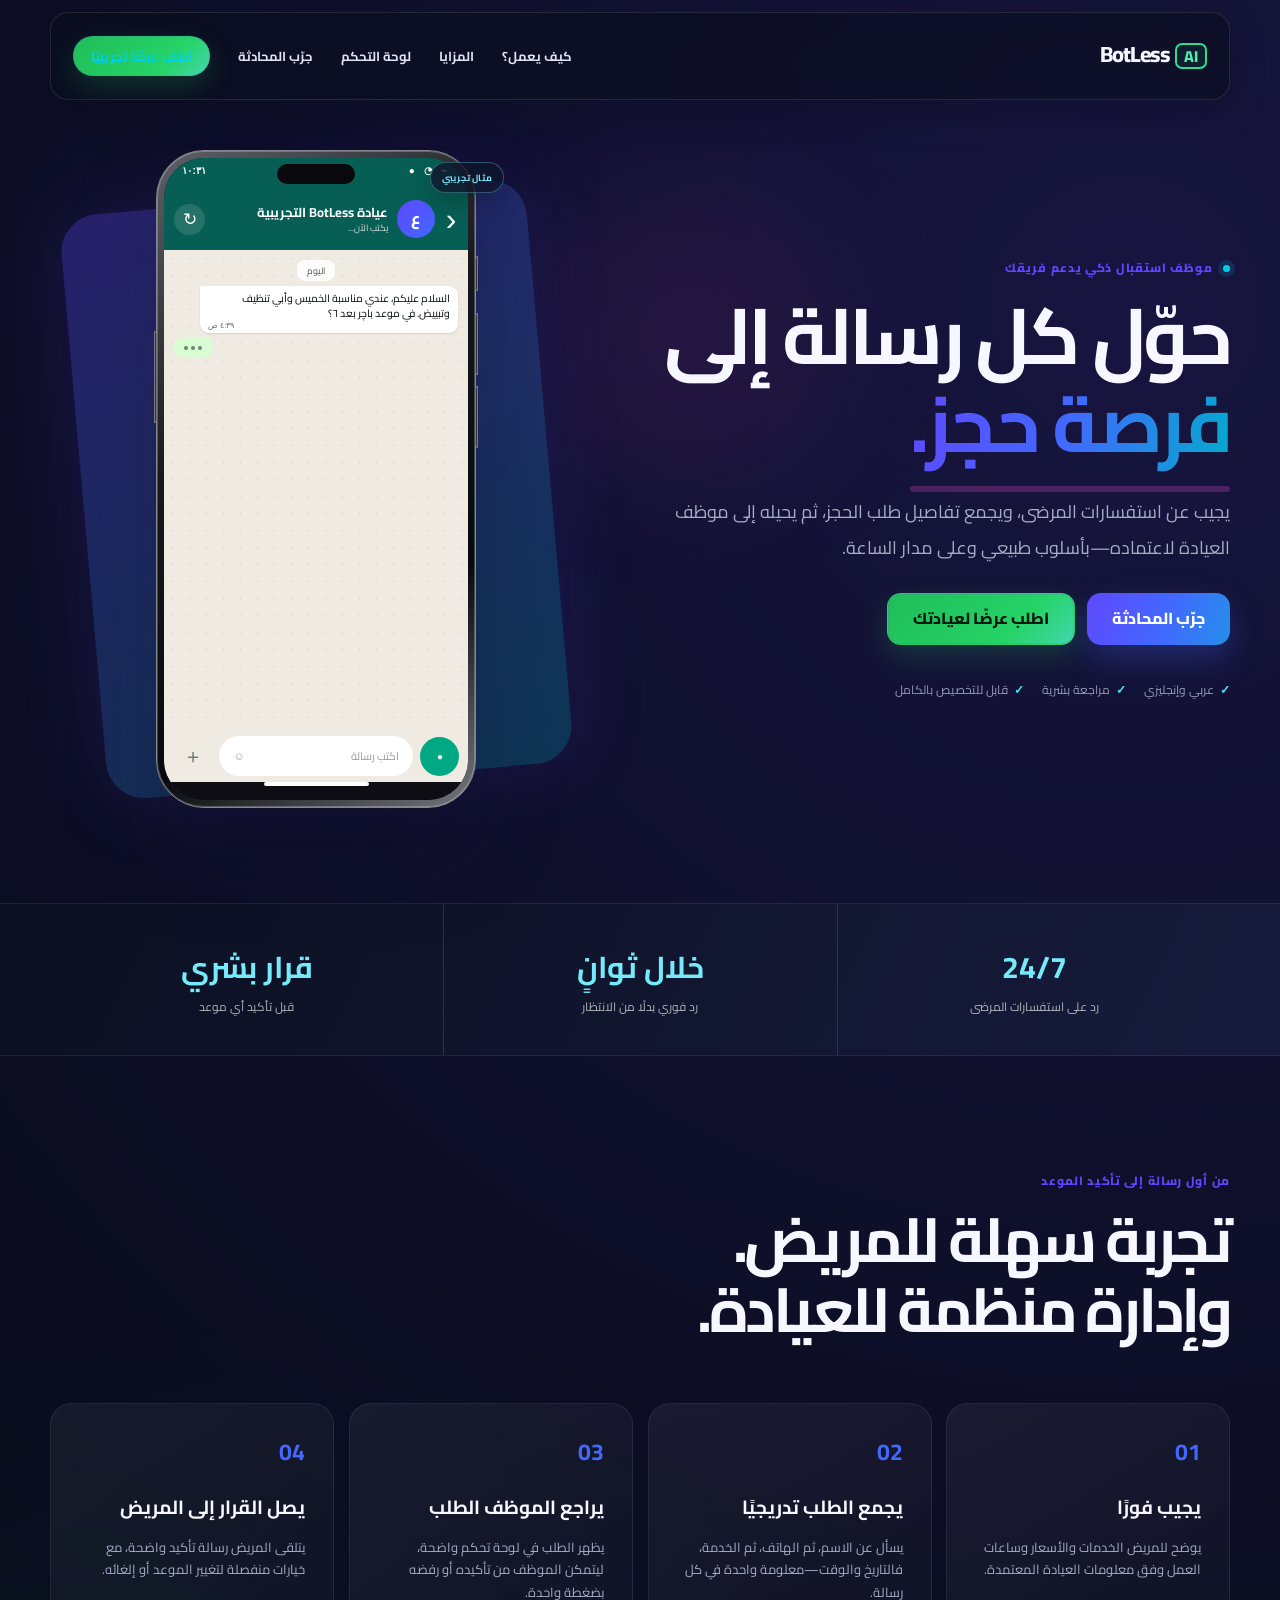
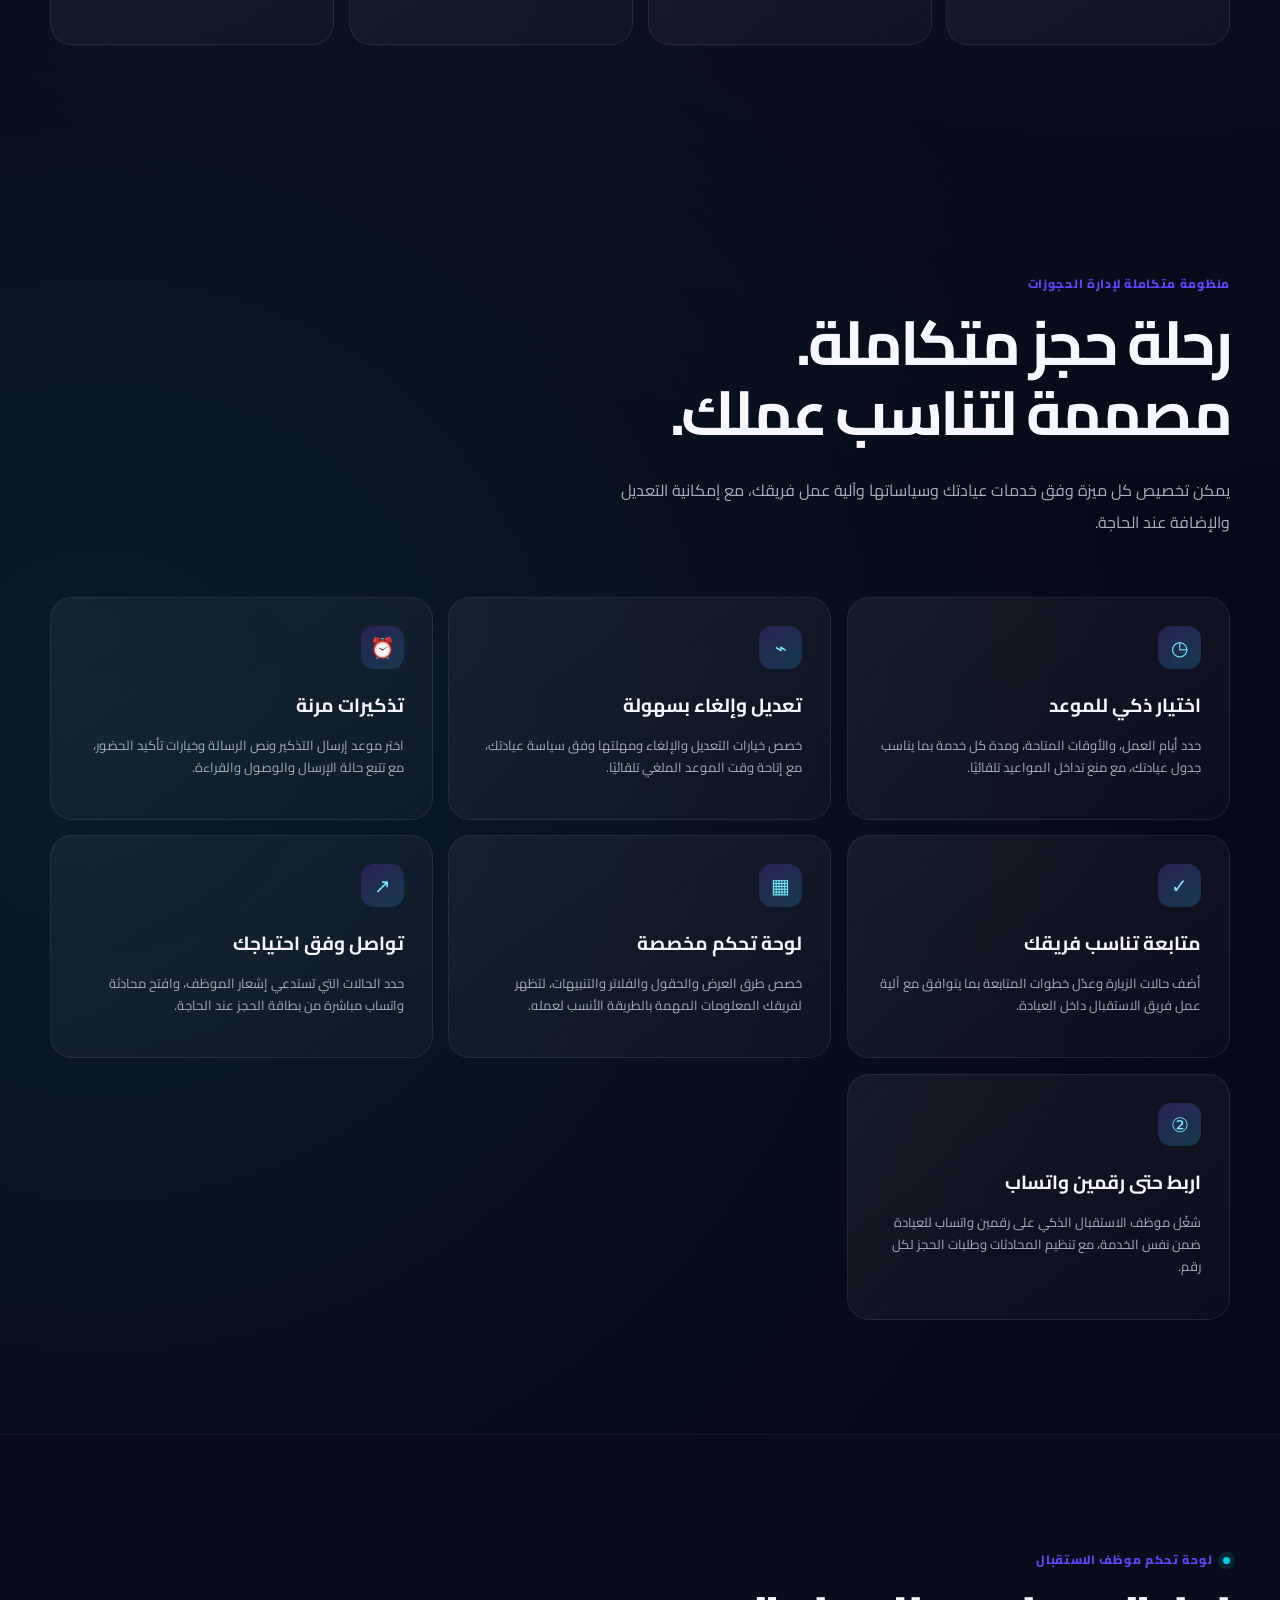
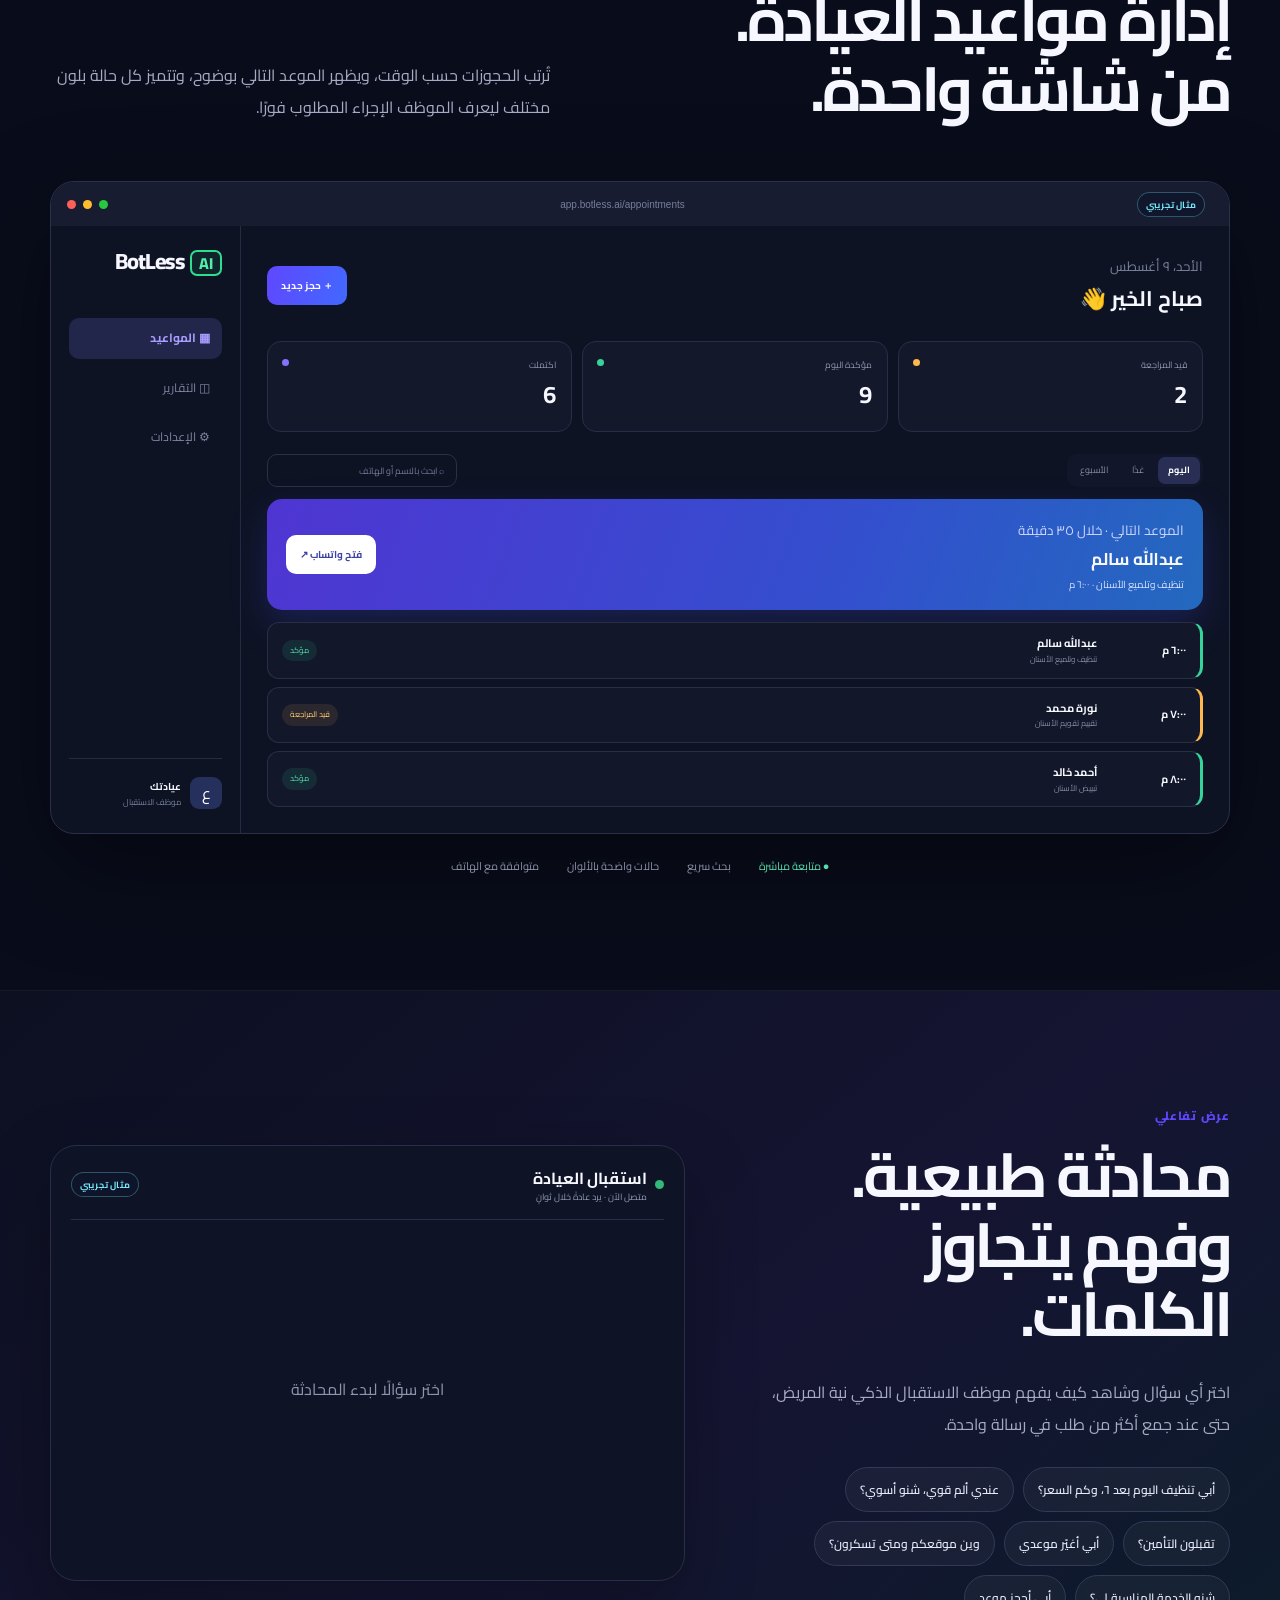
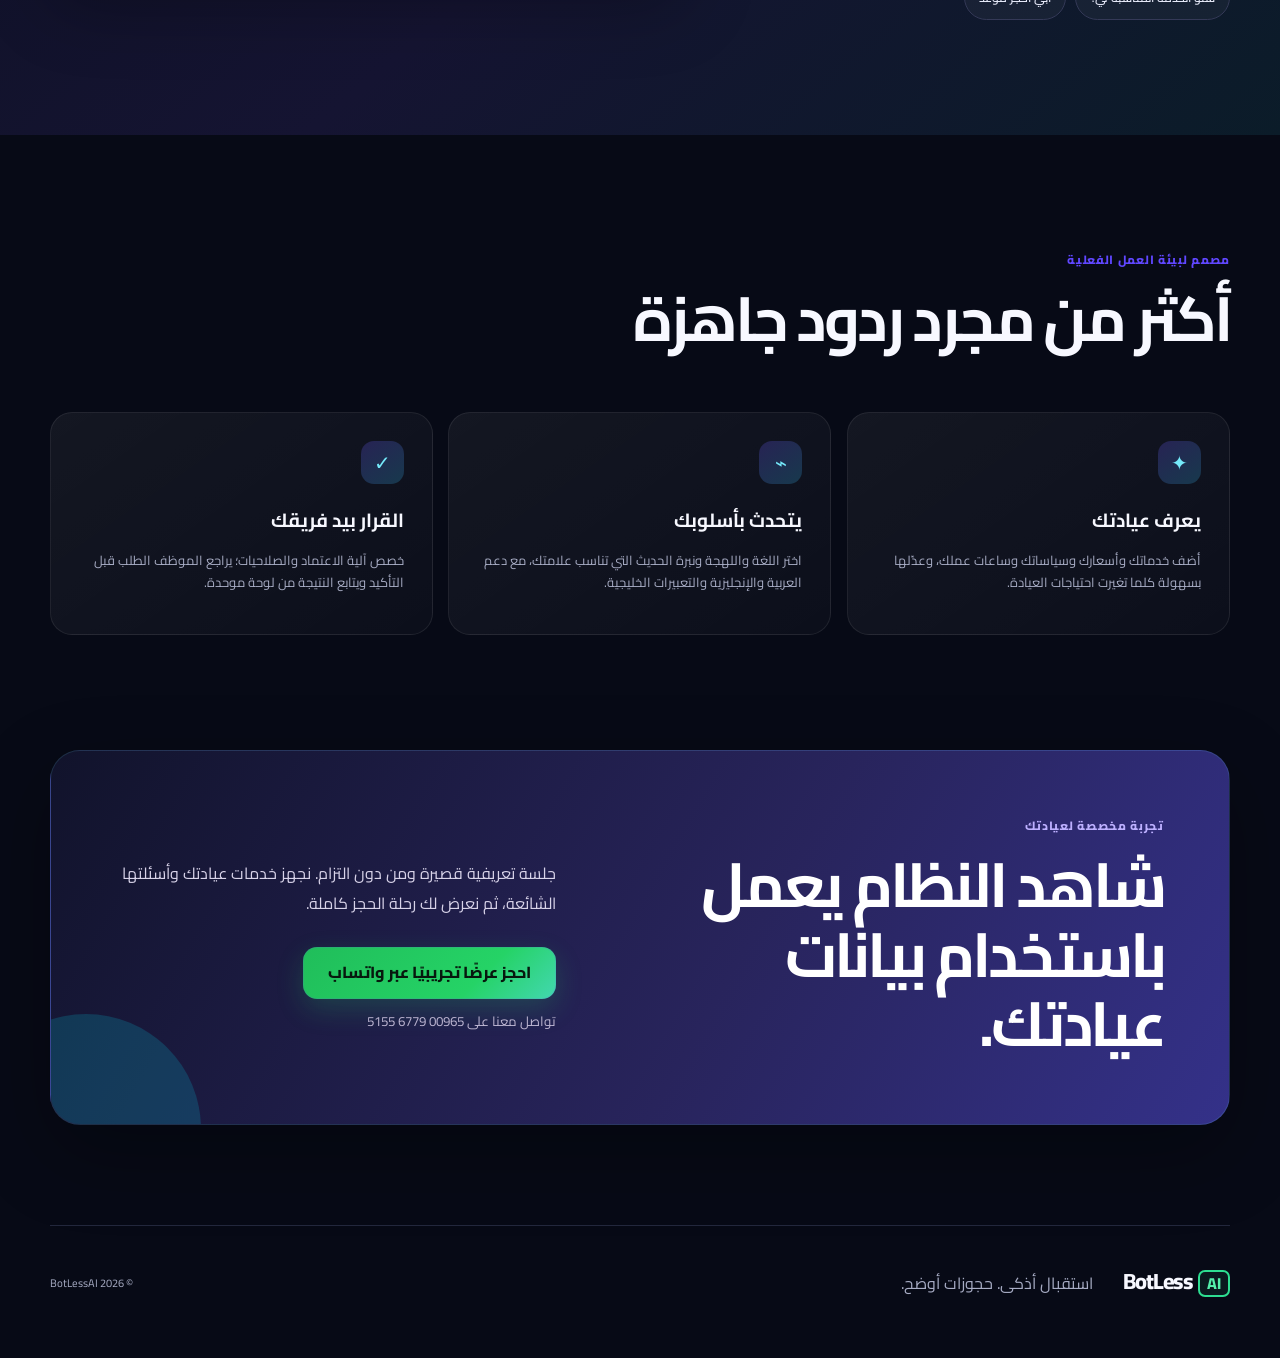
==== commit c753964b: "Focus each vertical demo" ====
--- a/index.html
+++ b/index.html
@@ -10,10 +10,6 @@
 <body>
   <header class="nav wrap">
     <a class="brand" href="#top" aria-label="BotLessAI الرئيسية"><strong>BotLess<span>AI</span></strong></a>
-    <div class="vertical-switch" aria-label="اختيار العرض التجريبي">
-      <a data-vertical="clinic" href="?demo=clinic">العيادات</a>
-      <a data-vertical="salon" href="?demo=salon">الصالونات</a>
-    </div>
     <nav aria-label="التنقل الرئيسي">
       <a href="#how">كيف يعمل؟</a>
       <a href="#features">المزايا</a>
@@ -63,7 +59,7 @@
     </section>
 
     <section id="how" class="section wrap">
-      <div class="section-head"><p class="eyebrow">من أول رسالة إلى تأكيد الموعد</p><h2>تجربة سهلة للمريض.<br>وإدارة منظمة للعيادة.</h2></div>
+      <div class="section-head"><p class="eyebrow">من أول رسالة إلى تأكيد الموعد</p><h2 id="audienceHeading">تجربة سهلة للمريض.<br>وإدارة منظمة للعيادة.</h2></div>
       <div class="steps">
         <article><b>01</b><h3>يجيب فورًا</h3><p>يوضح للمريض الخدمات والأسعار وساعات العمل وفق معلومات العيادة المعتمدة.</p></article>
         <article><b>02</b><h3>يجمع الطلب تدريجيًا</h3><p>يسأل عن الاسم، ثم الهاتف، ثم الخدمة، فالتاريخ والوقت—معلومة واحدة في كل رسالة.</p></article>
@@ -154,6 +150,6 @@
   </main>
 
   <footer class="wrap"><a class="brand" href="#top"><strong>BotLess<span>AI</span></strong></a><p>استقبال أذكى. حجوزات أوضح.</p><small>© 2026 BotLessAI</small></footer>
-  <script src="app.js?v=vertical-demos1" defer></script>
+  <script src="app.js?v=vertical-demos3" defer></script>
 </body>
 </html>
--- a/styles.css
+++ b/styles.css
@@ -56,8 +56,7 @@
 .metric-grid article{justify-items:center;text-align:center}
 .nav+main{padding-top:100px}
 .nav nav a{position:relative}.nav nav a:not(.nav-cta):after{content:"";position:absolute;right:0;bottom:-8px;width:100%;height:2px;border-radius:2px;background:var(--cyan);transform:scaleX(0);transition:transform .25s ease}.nav nav a.active{color:var(--cyan)}.nav nav a.active:after{transform:scaleX(1)}
-.vertical-switch{display:flex;gap:3px;padding:3px;border:1px solid rgba(255,255,255,.1);border-radius:11px;background:rgba(255,255,255,.04)}.vertical-switch a{padding:6px 10px;border-radius:8px;color:#aeb5cf;font-size:10px;font-weight:700;text-decoration:none}.vertical-switch a.active{background:linear-gradient(110deg,var(--violet),var(--violet2));color:#fff}
-html[data-vertical="salon"]{--violet:#c7459b;--violet2:#8f4fd8;--cyan:#ff8dcc;--coral:#ffbe78}html[data-vertical="salon"] .vertical-switch a.active{background:linear-gradient(110deg,#c7459b,#8f4fd8)}html[data-vertical="salon"] .hero h1 em{background:linear-gradient(105deg,#ff8dcc,#c7459b,#8f4fd8);-webkit-background-clip:text;background-clip:text;color:transparent}
+html[data-vertical="salon"]{--violet:#c7459b;--violet2:#8f4fd8;--cyan:#ff8dcc;--coral:#ffbe78}html[data-vertical="salon"] .hero h1 em{background:linear-gradient(105deg,#ff8dcc,#c7459b,#8f4fd8);-webkit-background-clip:text;background-clip:text;color:transparent}
 main section[id]{scroll-margin-top:118px}
 @keyframes section-arrival{0%{opacity:.35;transform:translateY(34px) scale(.985);filter:blur(4px)}100%{opacity:1;transform:translateY(0) scale(1);filter:blur(0)}}
 main section.section-arrival>.wrap,main section.section-arrival.wrap{animation:section-arrival .8s cubic-bezier(.16,1,.3,1)}
@@ -69,7 +68,7 @@
 /* Dashboard showcase */
 .dashboard-showcase{background:#090d1b;border-block:1px solid rgba(255,255,255,.06)}.dashboard-heading{max-width:none;display:grid;grid-template-columns:1.1fr .9fr;gap:70px;align-items:end}.dashboard-heading .lead{margin:0}.dashboard-window{overflow:hidden;border:1px solid #2a304a;border-radius:24px;background:#0e1324;box-shadow:0 35px 100px rgba(0,0,0,.4)}.window-bar{height:44px;padding:0 16px;background:#171c30;display:flex;align-items:center;gap:7px;direction:ltr}.window-bar i{width:9px;height:9px;border-radius:50%;background:#ff5f57}.window-bar i:nth-child(2){background:#febc2e}.window-bar i:nth-child(3){background:#28c840}.window-bar span{margin:auto;color:#787f9c;font:10px Arial}.dashboard-ui{min-height:570px;display:grid;grid-template-columns:190px 1fr;direction:ltr}.dash-sidebar{padding:24px 18px;border-right:1px solid #252b43;display:flex;flex-direction:column;direction:rtl}.dash-sidebar .brand{justify-content:flex-end}.dash-sidebar nav{display:grid;gap:9px;margin-top:42px}.dash-sidebar nav>*{padding:10px 12px;border-radius:10px;color:#7f86a0;font-size:12px}.dash-sidebar nav b{background:#22264b;color:#a99eff}.dash-sidebar nav small{font:inherit}.clinic-user{display:flex;align-items:center;gap:9px;margin-top:auto;padding-top:18px;border-top:1px solid #252b43}.clinic-user>i{display:grid;place-items:center;width:32px;height:32px;border-radius:9px;background:#26305d;color:#fff;font-style:normal}.clinic-user>span{display:grid;font-size:10px}.clinic-user small{color:#757d99}.dash-main{padding:26px;direction:rtl}.dash-main>header{display:flex;align-items:center;justify-content:space-between}.dash-main h3{margin:2px 0;font-size:21px}.dash-main header small{color:#78809c}.dash-main header button,.next-card button{border:0;border-radius:10px;background:linear-gradient(110deg,var(--violet),var(--violet2));color:#fff;padding:10px 14px;font:700 10px Cairo}.dash-stats{display:grid;grid-template-columns:repeat(3,1fr);gap:10px;margin:22px 0}.dash-stats article{position:relative;display:grid;gap:3px;padding:15px;border:1px solid #282e47;border-radius:14px;background:#13182b}.dash-stats span{font-size:9px;color:#8f96af}.dash-stats strong{font-size:24px}.dash-stats i{position:absolute;left:14px;top:17px;width:7px;height:7px;border-radius:50%}.amber{background:#ffb84d}.green{background:#35d49a}.violet-dot{background:#8572ff}.dash-controls{display:flex;justify-content:space-between;gap:12px;margin-bottom:12px}.dash-controls nav{display:flex;gap:4px;padding:3px;background:#11162a;border-radius:10px}.dash-controls nav>*{padding:5px 10px;font-size:9px;color:#858ca5}.dash-controls nav b{border-radius:7px;background:#282e54;color:#fff}.dash-controls>div{min-width:190px;padding:8px 12px;border:1px solid #29304a;border-radius:10px;color:#707995;font-size:9px;text-align:right}.next-card{display:flex;align-items:center;justify-content:space-between;padding:17px 19px;border-radius:15px;background:linear-gradient(110deg,#4f35d2,#334fce 62%,#2369be);box-shadow:0 15px 35px rgba(59,70,209,.25)}.next-card small{color:#cfd7ff}.next-card h3{font-size:17px}.next-card p{margin:0;color:#dce3ff;font-size:10px}.next-card button{background:#fff;color:#3d42a5}.booking-list{display:grid;gap:8px;margin-top:12px}.mini-booking{display:grid;grid-template-columns:75px 1fr auto;align-items:center;gap:14px;padding:11px 14px;border:1px solid #282e46;border-right:3px solid #35d49a;border-radius:12px;background:#12172a}.mini-booking.pending{border-right-color:#ffb84d}.mini-booking time{font-size:11px;font-weight:700}.mini-booking div{display:grid}.mini-booking b{font-size:11px}.mini-booking small{font-size:8px;color:#838ba5}.mini-booking>span{padding:4px 8px;border-radius:99px;background:rgba(53,212,154,.1);color:#55dfae;font-size:8px}.mini-booking.pending>span{background:rgba(255,184,77,.1);color:#ffc76c}.dashboard-caption{display:flex;justify-content:center;gap:28px;flex-wrap:wrap;margin-top:22px;color:#8c93ac;font-size:11px}.dashboard-caption span:first-child{color:#53dfaf}
 @media(max-width:760px){.dashboard-heading{grid-template-columns:1fr;gap:18px}.dashboard-ui{grid-template-columns:1fr;min-width:650px}.dash-sidebar{display:none}.dashboard-window{overflow-x:auto}.dashboard-caption{gap:12px 20px}.dash-main{padding:18px}}
-@media(max-width:760px){.vertical-switch{margin-right:auto}.vertical-switch a{padding:5px 8px}.nav nav{display:none}}
+@media(max-width:760px){.nav nav{display:none}}
 
 /* WhatsApp-oriented calls to action with a subtle BotLessAI accent. */
 .nav .nav-cta,.button.secondary,.button.light{border-color:rgba(37,211,102,.65);background:linear-gradient(135deg,#20bd5a,#25d366 68%,#43d7b0);color:#07180e;box-shadow:0 10px 28px rgba(37,211,102,.2),0 0 0 1px rgba(96,71,255,.12) inset}
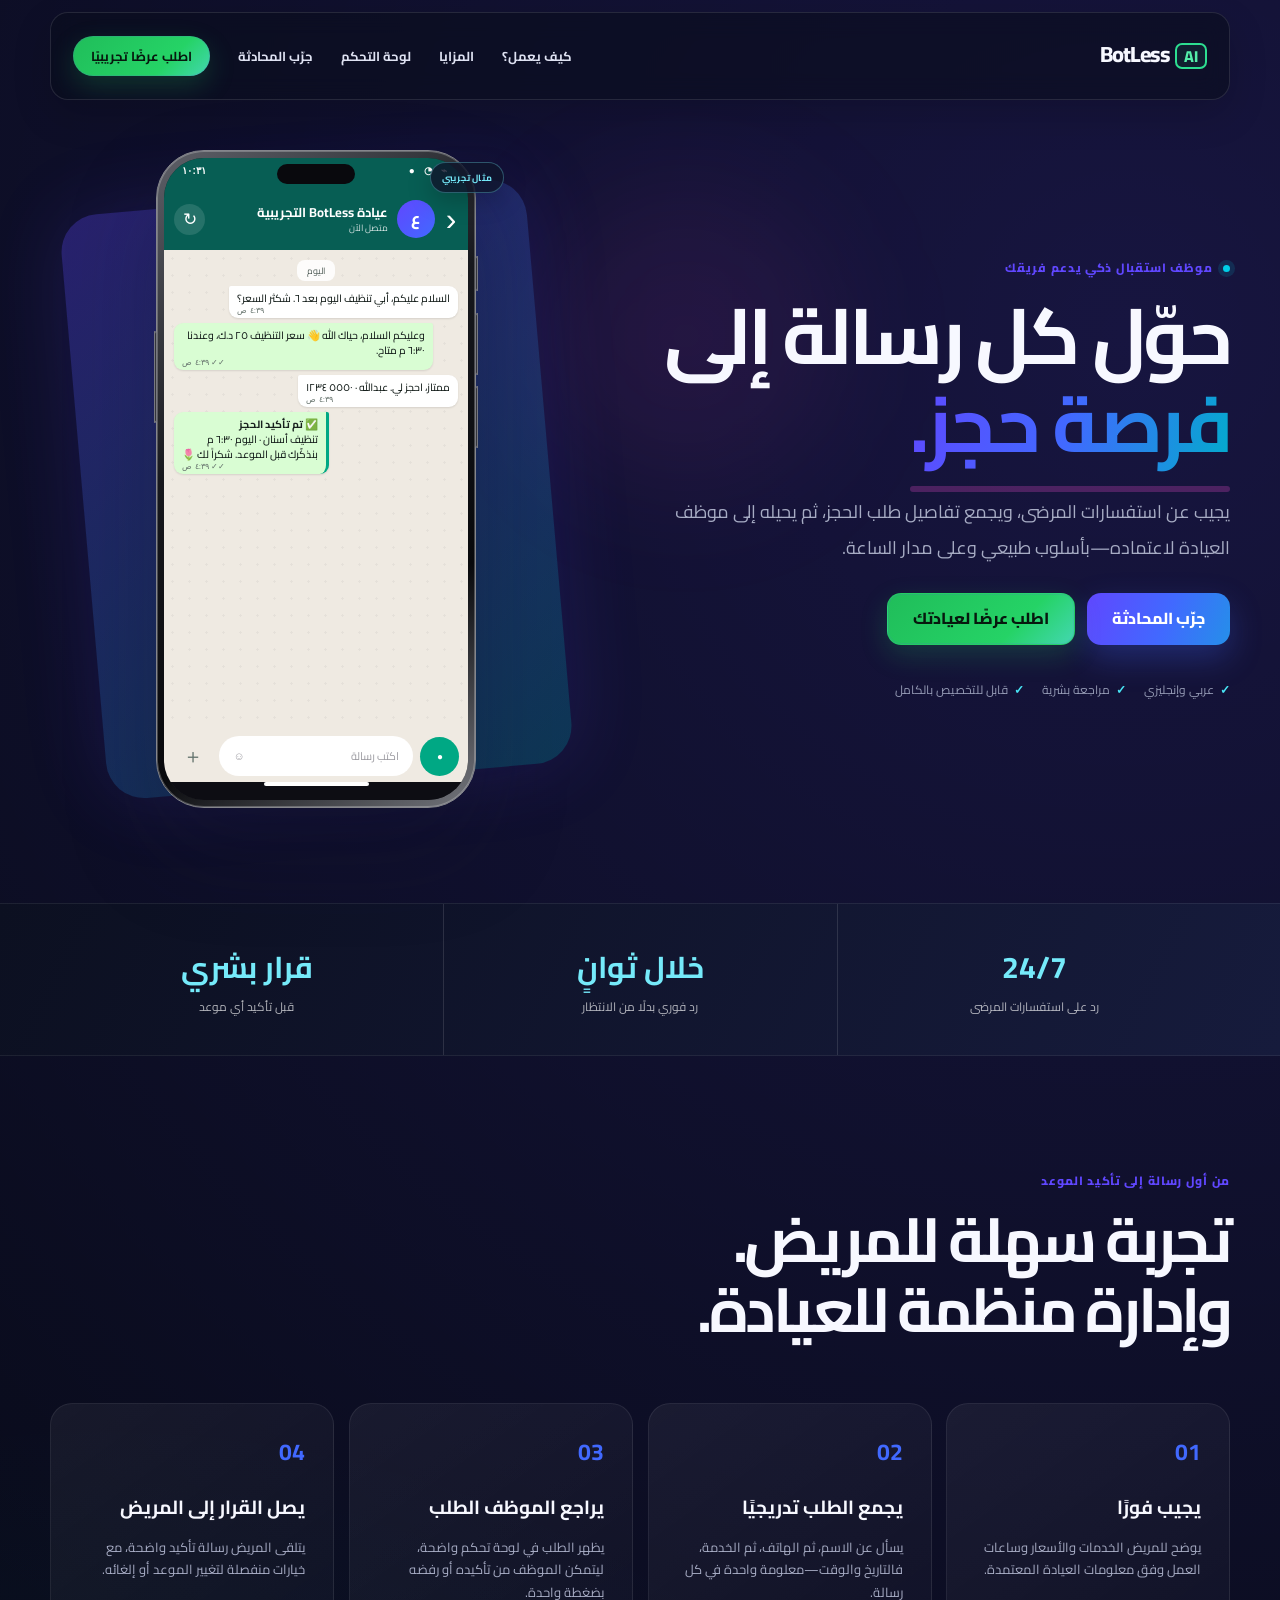
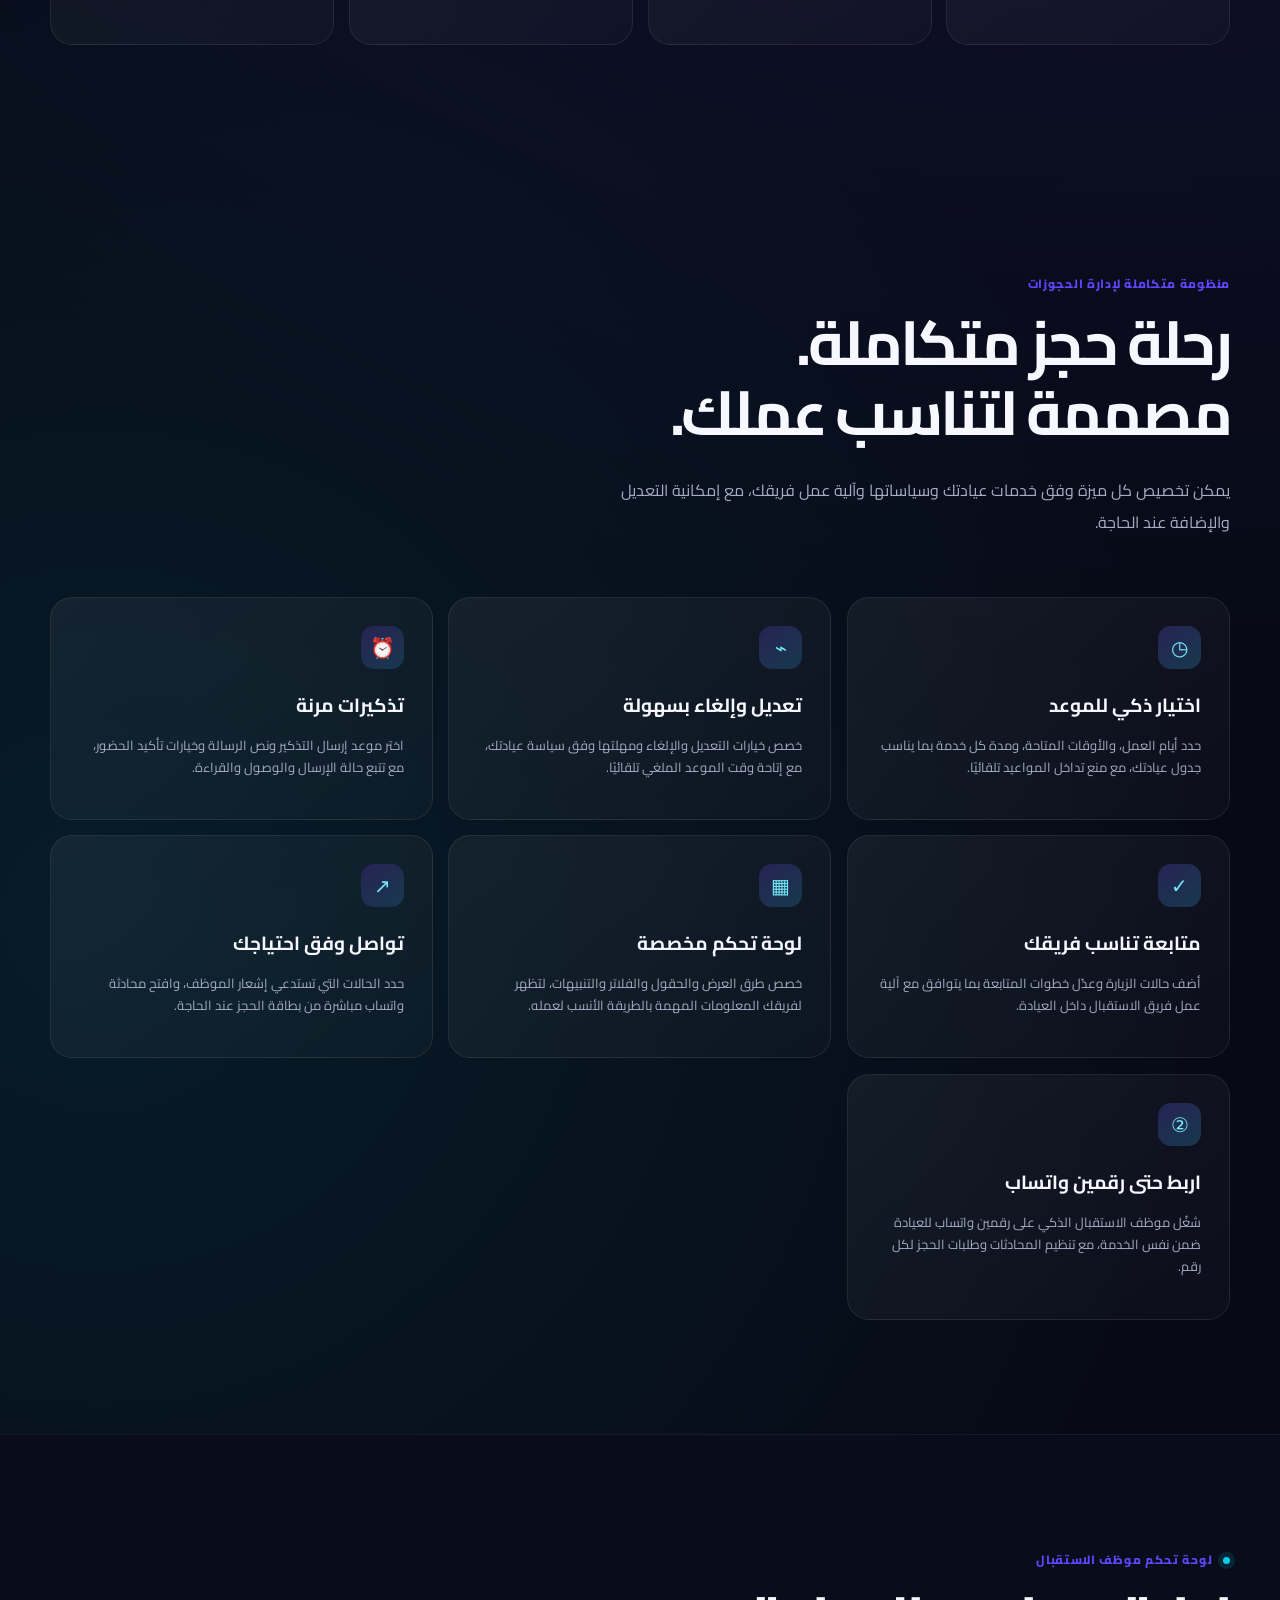
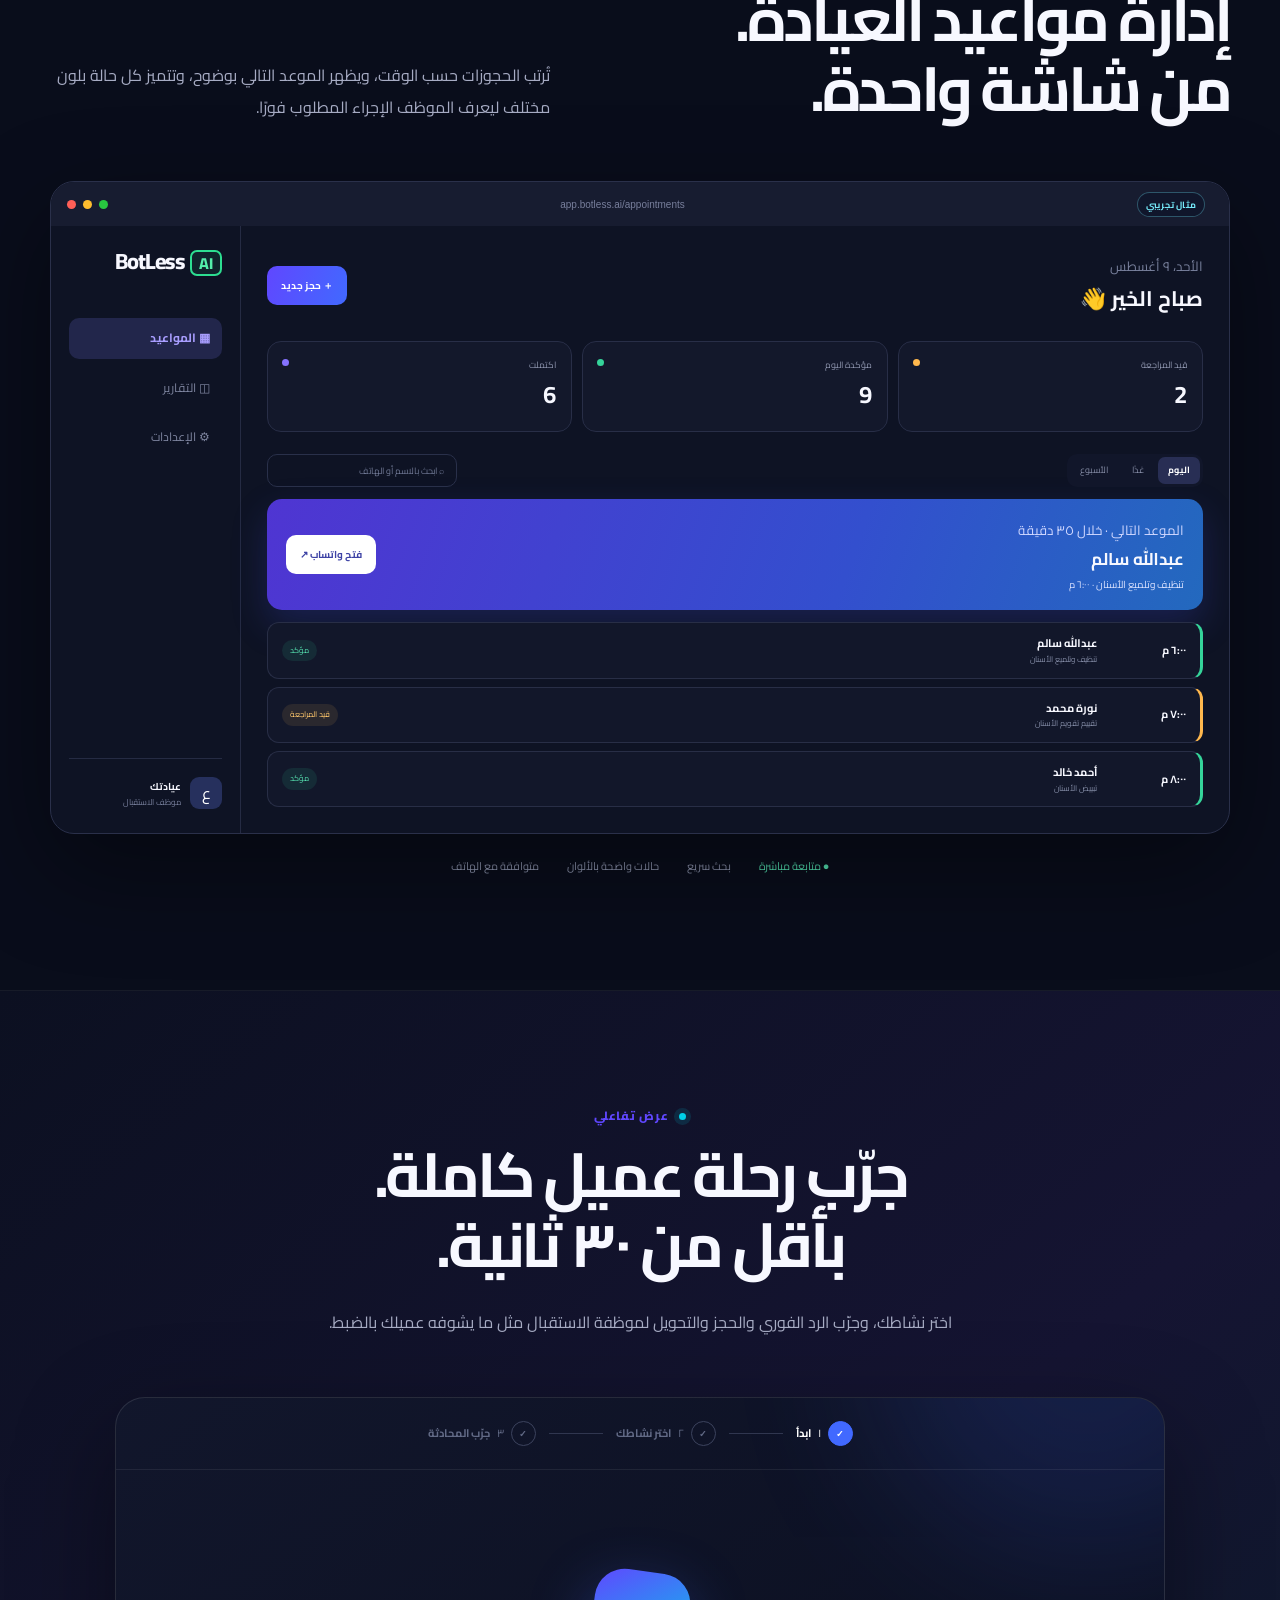
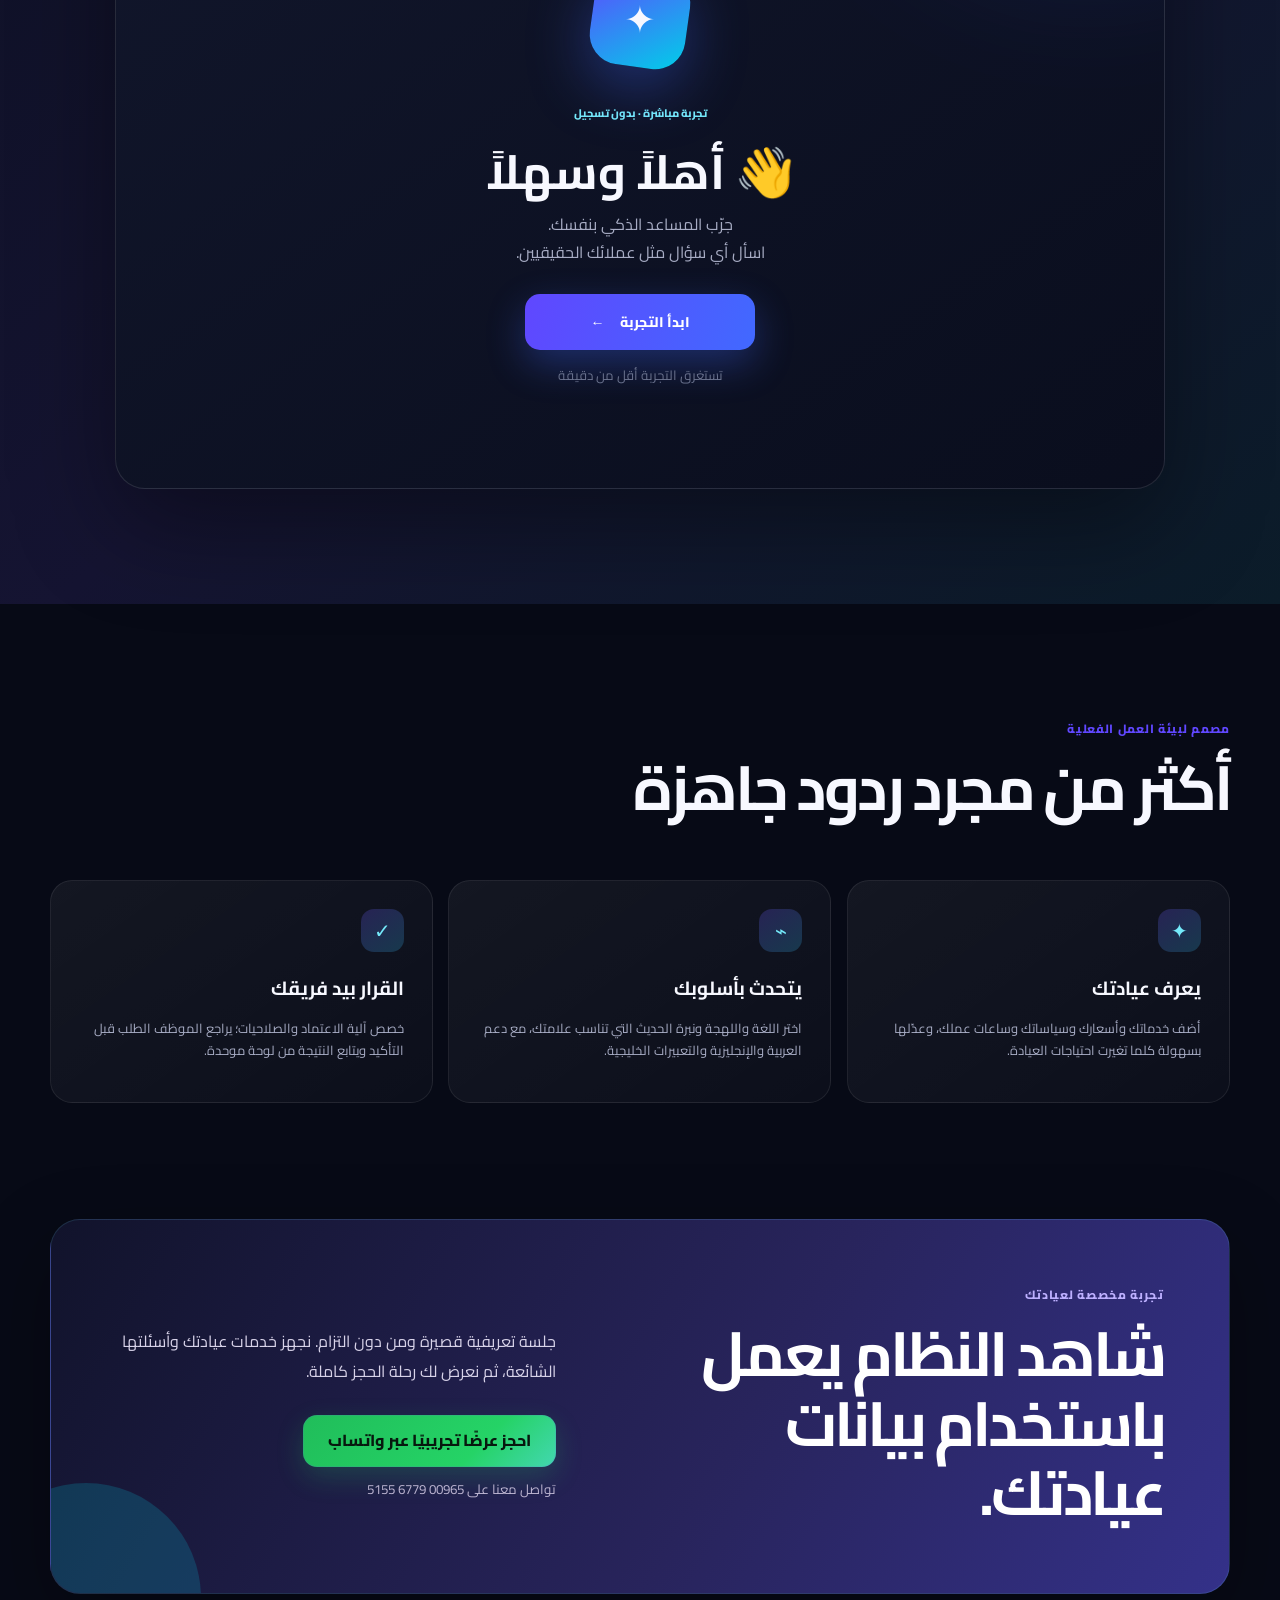
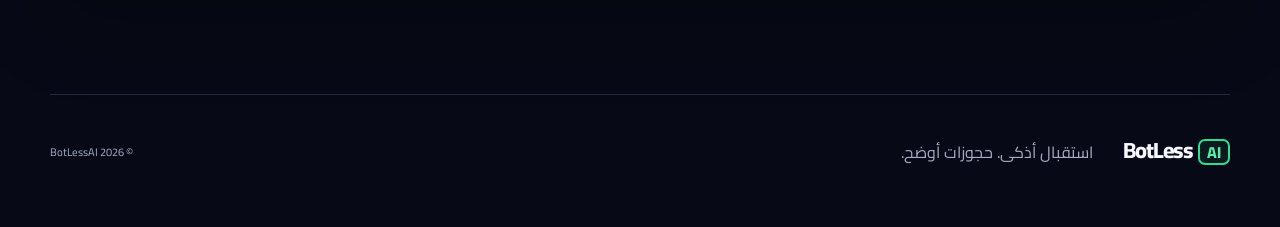
==== commit fa062646: "Improve landing page and interactive demo" ====
--- a/index.html
+++ b/index.html
@@ -6,6 +6,7 @@
   <meta name="description" content="يحوّل BotLessAI واتساب العيادة إلى موظف استقبال ذكي يعمل على مدار الساعة، ويجمع طلبات الحجز لتتم مراجعتها من فريقك.">
   <title>BotLessAI | استقبال واتساب للعيادات</title>
   <link rel="stylesheet" href="styles.css?v=vertical-demos1">
+  <link rel="stylesheet" href="demo.css?v=guided-experience1">
 </head>
 <body>
   <header class="nav wrap">
@@ -110,26 +111,62 @@
     </section>
 
     <section id="demo" class="section demo-section">
-      <div class="wrap demo-grid">
-        <div>
-          <p class="eyebrow">عرض تفاعلي</p>
-          <h2>محادثة طبيعية.<br>وفهم يتجاوز الكلمات.</h2>
-          <p class="lead compact">اختر أي سؤال وشاهد كيف يفهم موظف الاستقبال الذكي نية المريض، حتى عند جمع أكثر من طلب في رسالة واحدة.</p>
-          <div class="demo-prompts" role="group" aria-label="أسئلة العرض التجريبي">
-            <button data-demo="smartBooking">أبي تنظيف اليوم بعد ٦، وكم السعر؟</button>
-            <button data-demo="urgent">عندي ألم قوي، شنو أسوي؟</button>
-            <button data-demo="insurance">تقبلون التأمين؟</button>
-            <button data-demo="reschedule">أبي أغيّر موعدي</button>
-            <button data-demo="location">وين موقعكم ومتى تسكرون؟</button>
-            <button data-demo="services">شنو الخدمة المناسبة لي؟</button>
-            <button data-demo="booking">أبي أحجز موعد</button>
+      <div class="wrap">
+        <div class="section-head demo-heading">
+          <p class="eyebrow"><span></span> عرض تفاعلي</p>
+          <h2>جرّب رحلة عميل كاملة.<br>بأقل من ٣٠ ثانية.</h2>
+          <p class="lead compact">اختر نشاطك، وجرّب الرد الفوري والحجز والتحويل لموظفة الاستقبال مثل ما يشوفه عميلك بالضبط.</p>
+        </div>
+
+        <div class="experience-shell" id="experienceShell">
+          <div class="experience-progress" aria-label="خطوات التجربة">
+            <span class="active">١ <b>ابدأ</b></span><i></i><span>٢ <b>اختر نشاطك</b></span><i></i><span>٣ <b>جرّب المحادثة</b></span>
           </div>
-        </div>
-        <div class="demo-card" aria-live="polite">
-          <div class="demo-status"><span></span><div><b>استقبال العيادة</b><small>متصل الآن · يرد عادةً خلال ثوانٍ</small></div><em class="sample-label">مثال تجريبي</em></div>
-          <div id="demoConversation" class="demo-conversation">
-            <p class="empty-chat">اختر سؤالًا لبدء المحادثة</p>
-          </div>
+
+          <section class="experience-screen welcome-screen active" data-screen="welcome" aria-labelledby="welcomeTitle">
+            <div class="welcome-orb" aria-hidden="true"><span>✦</span></div>
+            <p class="welcome-kicker">تجربة مباشرة · بدون تسجيل</p>
+            <h3 id="welcomeTitle">👋 أهلاً وسهلاً</h3>
+            <p>جرّب المساعد الذكي بنفسك.<br>اسأل أي سؤال مثل عملائك الحقيقيين.</p>
+            <button class="experience-primary" id="startExperience" type="button">ابدأ التجربة <span>←</span></button>
+            <small>تستغرق التجربة أقل من دقيقة</small>
+          </section>
+
+          <section class="experience-screen business-screen" data-screen="business" aria-labelledby="businessTitle">
+            <button class="experience-back" type="button" data-back="welcome">→ رجوع</button>
+            <p class="welcome-kicker">خلّنا نخصص التجربة لك</p>
+            <h3 id="businessTitle">شنو نوع نشاطك؟</h3>
+            <p>كل نشاط له مساعد وخدمات وأسئلة مختلفة.</p>
+            <div class="business-grid" id="businessGrid"></div>
+          </section>
+
+          <section class="experience-screen chat-screen" data-screen="chat" aria-labelledby="chatBusinessName">
+            <aside class="chat-context">
+              <button class="experience-back" type="button" data-back="business">→ غيّر النشاط</button>
+              <div class="context-brand"><span id="contextIcon"></span><div><small>أنت تجرّب</small><strong id="contextName"></strong></div></div>
+              <div class="context-facts">
+                <p><span>◷</span><b>ساعات العمل</b><small id="contextHours"></small></p>
+                <p><span>⌖</span><b>الموقع</b><small id="contextLocation"></small></p>
+                <p><span>✓</span><b>النتيجة</b><small>رد وحجز بدون انتظار</small></p>
+              </div>
+              <div class="value-meter"><span>رحلة التجربة</span><b id="journeyLabel">ابدأ بسؤال</b><i><em id="journeyProgress"></em></i></div>
+            </aside>
+
+            <div class="whatsapp-demo">
+              <header class="whatsapp-header">
+                <button type="button" data-back="business" aria-label="رجوع">‹</button>
+                <span class="business-avatar" id="chatAvatar"></span>
+                <div><strong id="chatBusinessName"></strong><small id="chatPresence">متصل الآن</small></div>
+                <b aria-hidden="true">⌕</b><b aria-hidden="true">⋮</b>
+              </header>
+              <div class="whatsapp-body" id="demoConversation" aria-live="polite"></div>
+              <div class="suggestion-wrap" id="suggestionWrap">
+                <small>جرّب سؤال جاهز</small>
+                <div class="quick-suggestions" id="quickSuggestions"></div>
+              </div>
+              <div class="whatsapp-compose"><button type="button" aria-label="إضافة">＋</button><div>اكتب رسالة <span>☺</span></div><button type="button" class="send-mic" aria-label="رسالة صوتية">●</button></div>
+            </div>
+          </section>
         </div>
       </div>
     </section>
--- a/demo.css
+++ b/demo.css
@@ -0,0 +1,5 @@
+:root{--demo-accent:var(--violet2)}.demo-heading{margin-inline:auto;text-align:center}.demo-heading .lead{margin-inline:auto}.experience-shell{max-width:1050px;min-height:690px;margin:auto;border:1px solid #ffffff1c;border-radius:30px;background:linear-gradient(145deg,#12172cf7,#0a0e1dfa);box-shadow:0 35px 100px #0006;overflow:hidden;position:relative}.experience-shell:before{content:"";position:absolute;width:430px;height:430px;top:-270px;right:-140px;border-radius:50%;background:var(--demo-accent);filter:blur(80px);opacity:.15;transition:background .4s}.experience-progress{height:72px;padding:0 38px;border-bottom:1px solid #ffffff12;display:flex;align-items:center;justify-content:center;gap:13px;color:#626a86;font-size:11px;position:relative;z-index:2}.experience-progress span{display:flex;align-items:center;gap:7px}.experience-progress span.active{color:#fff}.experience-progress span:before{content:"✓";width:23px;height:23px;border:1px solid #3c435e;border-radius:50%;display:grid;place-items:center;font:700 9px Arial}.experience-progress span.active:before{border-color:var(--demo-accent);background:var(--demo-accent)}.experience-progress i{width:54px;height:1px;background:#30364f}.experience-screen{display:none;min-height:618px;position:relative;z-index:1}.experience-screen.active{display:flex;animation:experience-in .5s cubic-bezier(.16,1,.3,1)}@keyframes experience-in{from{opacity:0;transform:translateY(12px)}to{opacity:1;transform:none}}
+.welcome-screen,.business-screen{padding:55px 35px;flex-direction:column;align-items:center;justify-content:center;text-align:center}.welcome-orb{width:96px;height:96px;margin-bottom:26px;border-radius:30px;display:grid;place-items:center;background:linear-gradient(145deg,var(--violet),var(--cyan));box-shadow:0 20px 60px #4169ff59;transform:rotate(8deg)}.welcome-orb span{font-size:38px;transform:rotate(-8deg)}.welcome-kicker{color:#75eafa;font-size:11px;font-weight:800}.experience-screen h3{font-size:clamp(31px,4vw,48px);line-height:1.25;margin:8px 0 10px}.experience-screen>p:not(.welcome-kicker){margin:0 0 28px;color:#a7acc4}.experience-primary{min-width:230px;min-height:56px;border:0;border-radius:15px;background:linear-gradient(110deg,var(--violet),var(--violet2));color:#fff;font:800 14px Cairo;box-shadow:0 14px 38px #4169ff52;cursor:pointer;transition:.25s}.experience-primary span{margin-right:12px}.experience-primary:hover{transform:translateY(-3px)}.welcome-screen>small{margin-top:15px;color:#69718d}.experience-back{position:absolute;top:26px;right:30px;border:0;background:transparent;color:#858da9;font:700 11px Cairo;cursor:pointer}.business-grid{width:min(770px,100%);display:grid;grid-template-columns:repeat(3,1fr);gap:12px;margin-top:10px}.business-card{min-height:145px;padding:22px;border:1px solid #2c334e;border-radius:19px;background:#ffffff06;color:#fff;font-family:Cairo;display:grid;place-items:center;gap:4px;cursor:pointer;transition:.25s}.business-card>span{font-size:34px}.business-card strong{font-size:14px}.business-card small{color:#aeb8db;font-size:9px;opacity:0;transform:translateY(5px);transition:.25s}.business-card:hover,.business-card:focus-visible{border-color:var(--demo-accent);background:#ffffff11;transform:translateY(-5px);box-shadow:0 18px 40px #0003}.business-card:hover small,.business-card:focus-visible small{opacity:1;transform:none}
+.chat-screen{grid-template-columns:270px 1fr;direction:ltr;background:#080c18}.chat-screen.active{display:grid}.chat-context{padding:30px 24px;border-right:1px solid #262c45;direction:rtl;position:relative}.chat-context .experience-back{position:static;margin-bottom:30px}.context-brand{display:flex;align-items:center;gap:12px;padding-bottom:22px;border-bottom:1px solid #262c45}.context-brand>span{width:54px;height:54px;border-radius:17px;background:#1c2239;display:grid;place-items:center;font-size:27px}.context-brand>div{display:grid}.context-brand small,.context-facts small{font-size:9px;color:#777f99}.context-brand strong{font-size:13px}.context-facts{display:grid;gap:18px;margin-top:25px}.context-facts p{display:grid;grid-template-columns:25px 1fr;margin:0}.context-facts p>span{grid-row:1/3;color:var(--demo-accent)}.context-facts b{font-size:10px}.value-meter{position:absolute;bottom:30px;right:24px;left:24px;display:grid;gap:6px}.value-meter span{font-size:8px;color:#717993}.value-meter b{font-size:10px}.value-meter>i{height:5px;border-radius:5px;background:#222840;overflow:hidden}.value-meter em{display:block;width:0;height:100%;background:linear-gradient(90deg,var(--demo-accent),var(--cyan));transition:width .45s}
+.whatsapp-demo{height:618px;display:grid;grid-template-rows:68px 1fr auto 54px;direction:rtl;background:#efeae2;color:#17201d}.whatsapp-header{padding:8px 16px;background:#075e54;color:#fff;display:flex;align-items:center;gap:10px}.whatsapp-header button{border:0;background:none;color:#fff;font-size:29px}.business-avatar{width:43px;height:43px;border-radius:50%;background:#fff;display:grid;place-items:center;font-size:22px}.whatsapp-header div{display:grid;margin-left:auto}.whatsapp-header strong{font-size:12px}.whatsapp-header small{font-size:8px;opacity:.78}.whatsapp-header>b{font:700 19px Arial;margin-right:8px}.whatsapp-body{min-height:0;padding:14px 20px;background-color:#efeae2;background-image:radial-gradient(#3c46410e 1px,transparent 1px);background-size:17px 17px;overflow-y:auto;display:flex;flex-direction:column;gap:7px}.wa-date,.wa-security{align-self:center;padding:3px 9px;border-radius:7px;background:#fff9;color:#66736d;font-size:8px}.wa-security{background:#fff3c7}.wa-message{max-width:78%;padding:7px 9px 4px;border-radius:9px;box-shadow:0 1px 2px #0002;font-size:11px;line-height:1.65;animation:chat-message-in .3s}.wa-message.customer{align-self:flex-start;background:#fff;border-top-left-radius:2px}.wa-message.assistant{align-self:flex-end;background:#d9fdd3;border-top-right-radius:2px}.wa-message time{display:block;color:#67736d;font:8px Arial;text-align:left;direction:ltr}.wa-message strong{color:#087f65}.wa-typing{align-self:flex-end;display:flex;gap:4px;padding:11px 13px;background:#d9fdd3;border-radius:9px}.wa-typing i{width:5px;height:5px;border-radius:50%;background:#718079;animation:typing-dot 1s infinite}.suggestion-wrap{padding:8px 13px;background:#f6f2ec;border-top:1px solid #d8d1c9}.suggestion-wrap[hidden]{display:none}.suggestion-wrap>small{display:block;margin-bottom:5px;color:#68736f;font-size:8px}.quick-suggestions{display:flex;gap:6px;overflow-x:auto}.quick-suggestions button,.wa-choices button{flex:0 0 auto;border:1px solid #00a884;border-radius:99px;background:#fff;color:#087f65;padding:7px 11px;font:700 9px Cairo;cursor:pointer}.quick-suggestions button:hover,.wa-choices button:hover{background:#00a884;color:#fff}.wa-choices{align-self:flex-end;display:flex;gap:6px}.inline-link{border:0;background:transparent;color:#087f65;font:700 9px Cairo;text-decoration:underline}.whatsapp-compose{padding:6px 10px;background:#efeae2;display:flex;align-items:center;gap:7px;direction:ltr}.whatsapp-compose>div{height:39px;flex:1;padding:0 14px;border-radius:22px;background:#fff;color:#929893;display:flex;align-items:center;justify-content:space-between;direction:rtl;font-size:10px}.whatsapp-compose button{width:38px;height:38px;border:0;border-radius:50%;background:transparent}.whatsapp-compose .send-mic{background:#00a884;color:#fff}.booking-success{min-width:260px}.booking-success>b{display:grid;place-items:center;width:32px;height:32px;border-radius:50%;background:#00a884;color:#fff!important}.booking-success h4{margin:7px 0;font-size:14px}.booking-success dl{display:grid;grid-template-columns:auto 1fr;gap:3px 14px;margin:7px 0;padding-block:7px;border-block:1px solid #b7d5b8}.booking-success dt{color:#64736b}.booking-success dd{margin:0;font-weight:700}.booking-success p{margin:5px 0 0}.conversion-card{align-self:center;width:min(370px,94%);padding:20px;border-radius:18px;background:#fff;color:#11132b;text-align:center;box-shadow:0 16px 45px #25315e2b}.conversion-card>span{display:grid;place-items:center;width:35px;height:35px;margin:auto;border-radius:11px;background:#ecefff;color:var(--demo-accent)}.conversion-card h4{margin:8px 0 2px}.conversion-card p{margin:0 0 11px;color:#687083;font-size:10px}.conversion-card a{min-height:35px;border-radius:9px;display:flex;align-items:center;justify-content:center;margin-top:6px;text-decoration:none;font-size:10px;font-weight:800}.conversion-primary{background:linear-gradient(110deg,var(--violet),var(--violet2));color:#fff}.conversion-whatsapp{background:#25d366;color:#07180e}.conversion-card button{margin-top:9px;border:0;background:none;color:#6e7690;font:700 9px Cairo}
+@media(max-width:760px){html,body{max-width:100%;overflow-x:clip}.dashboard-window{max-width:calc(100vw - 24px)}.experience-shell{min-height:680px;border-radius:24px}.experience-progress{height:60px;padding:0 16px}.experience-progress b{display:none}.business-grid{grid-template-columns:repeat(2,1fr)}.business-card{min-height:125px}.chat-screen.active{grid-template-columns:1fr}.chat-context{display:none}.whatsapp-demo{height:620px}.wa-message{max-width:88%}}@media(max-width:480px){.demo-section .wrap{width:100%}.demo-heading{padding-inline:18px}.experience-shell{border-radius:0;border-inline:0}.welcome-screen,.business-screen{padding-inline:16px}.business-grid{gap:8px}.business-card{padding:14px;min-height:112px}.business-card small{opacity:1;transform:none}.whatsapp-body{padding-inline:11px}.booking-success{min-width:220px}.experience-progress{justify-content:space-between}.experience-progress i{flex:1}}@media(prefers-reduced-motion:reduce){.experience-screen.active,.wa-message{animation:none}.business-card,.experience-primary,.value-meter em{transition:none}}
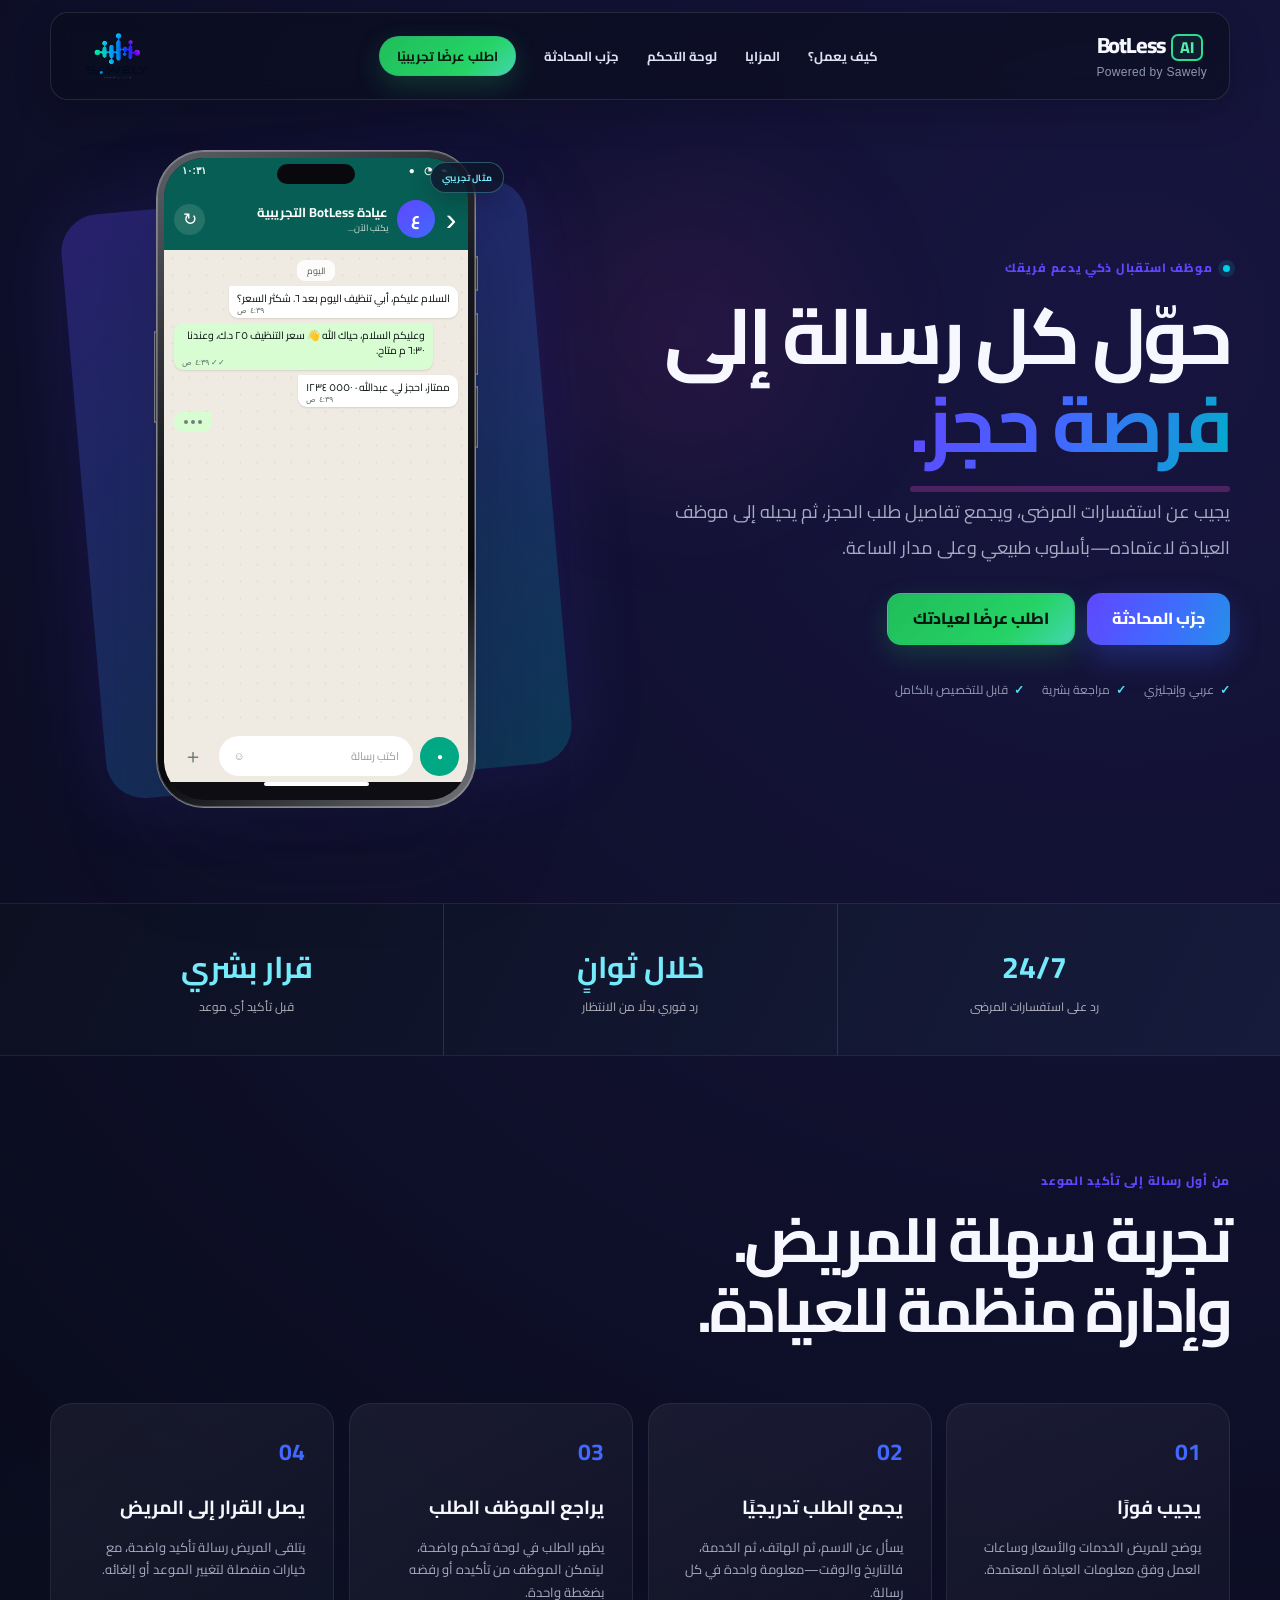
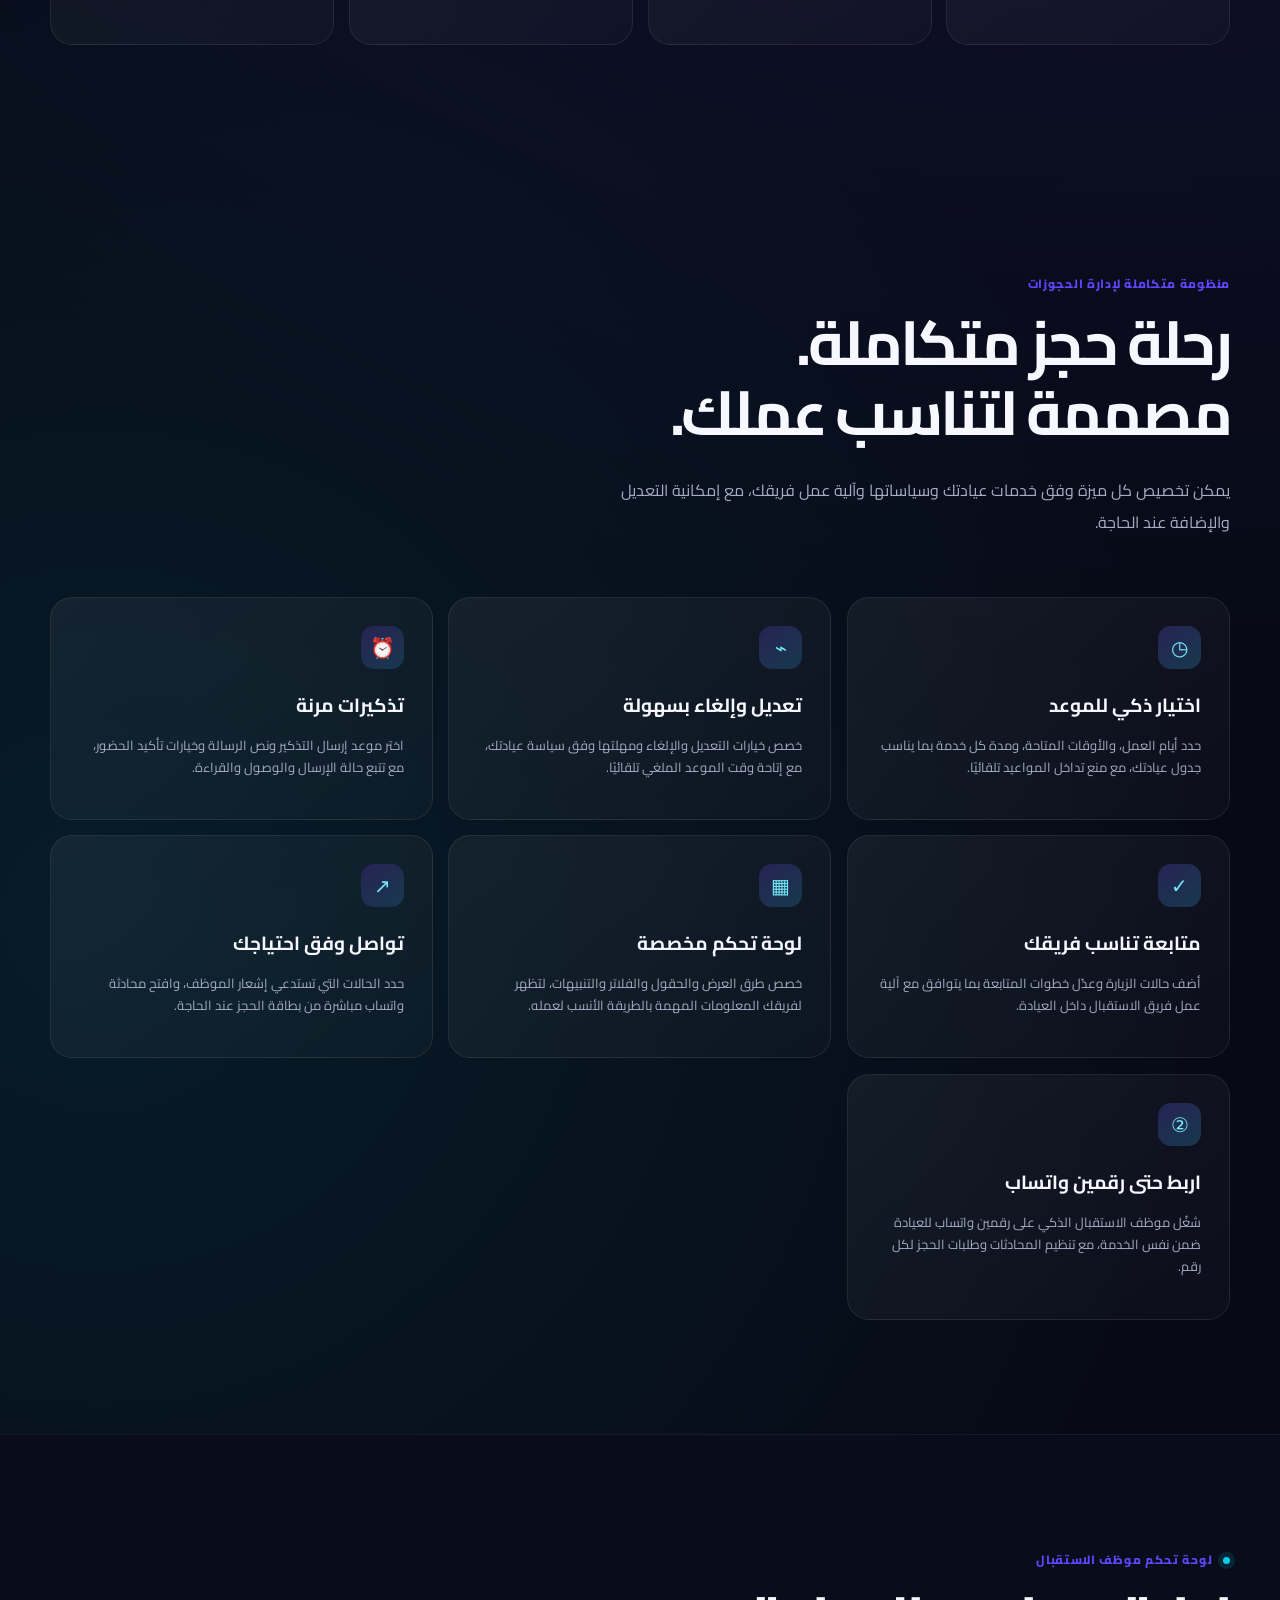
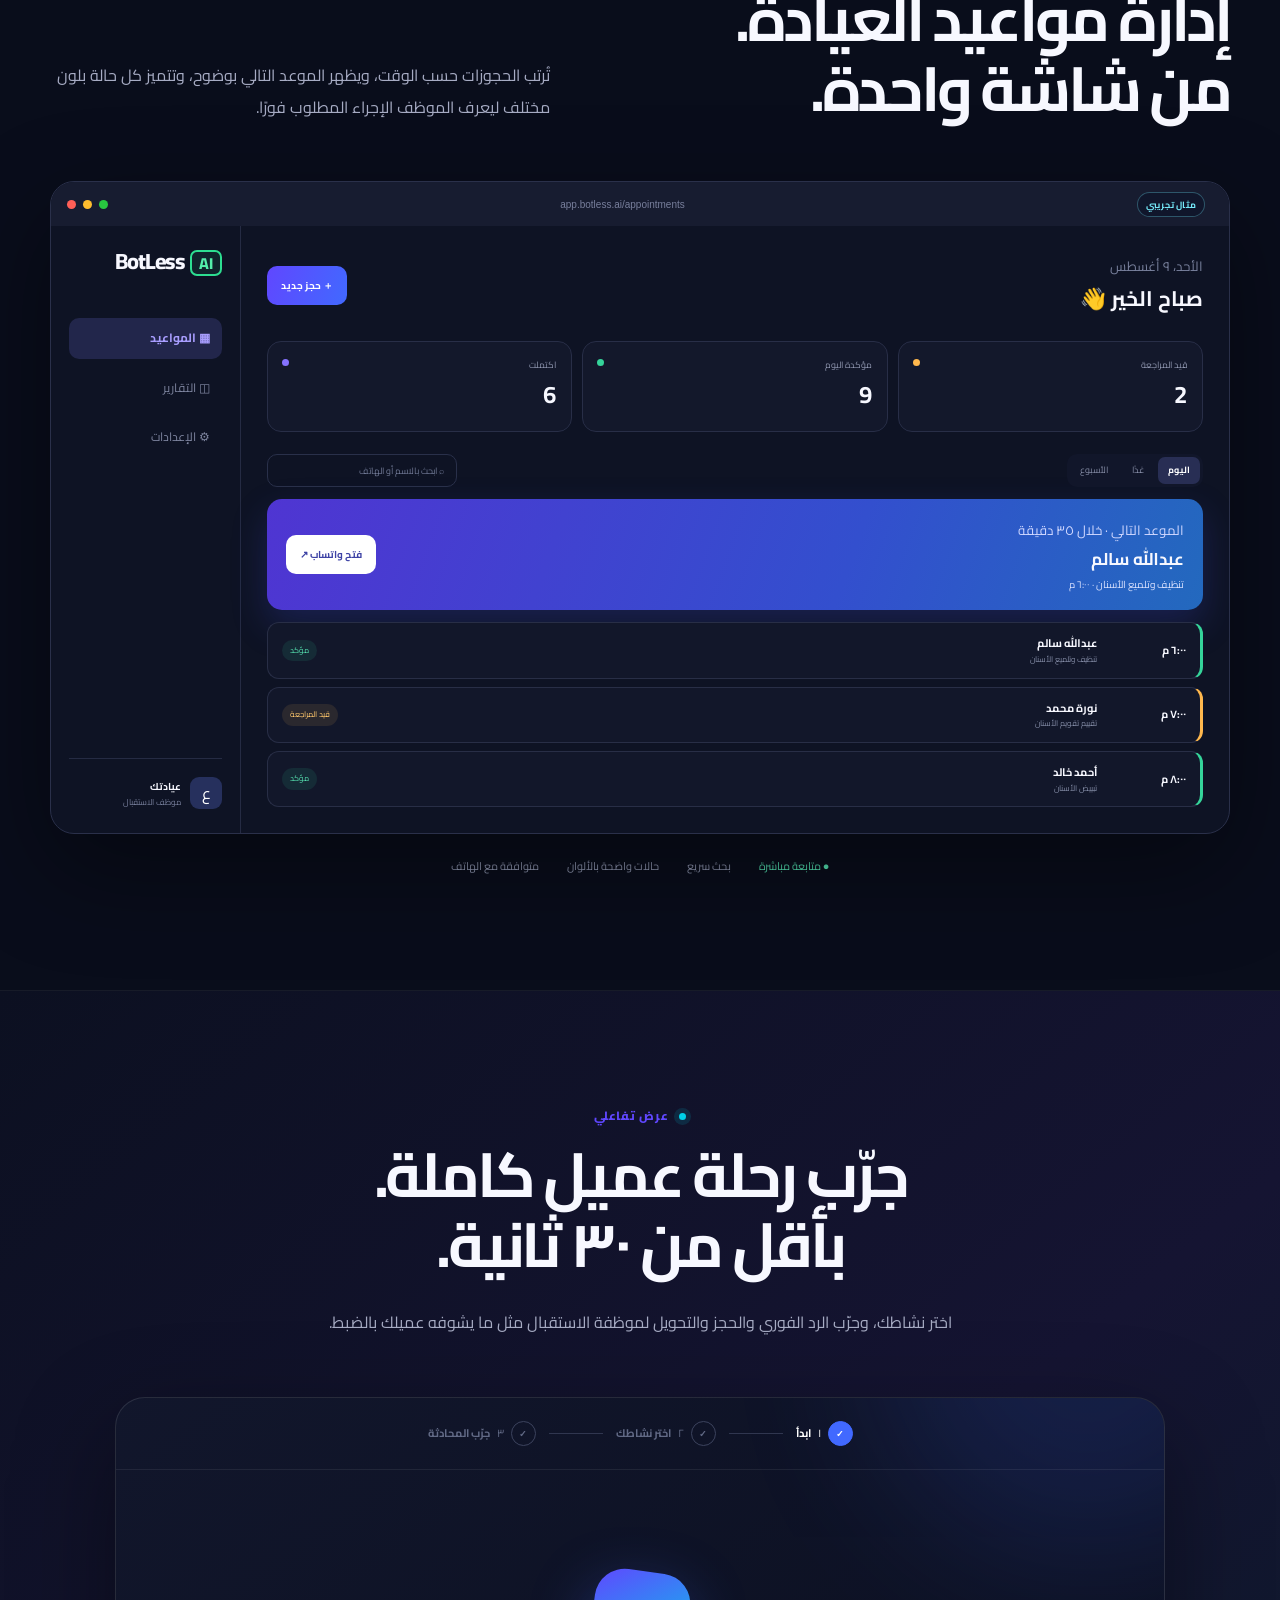
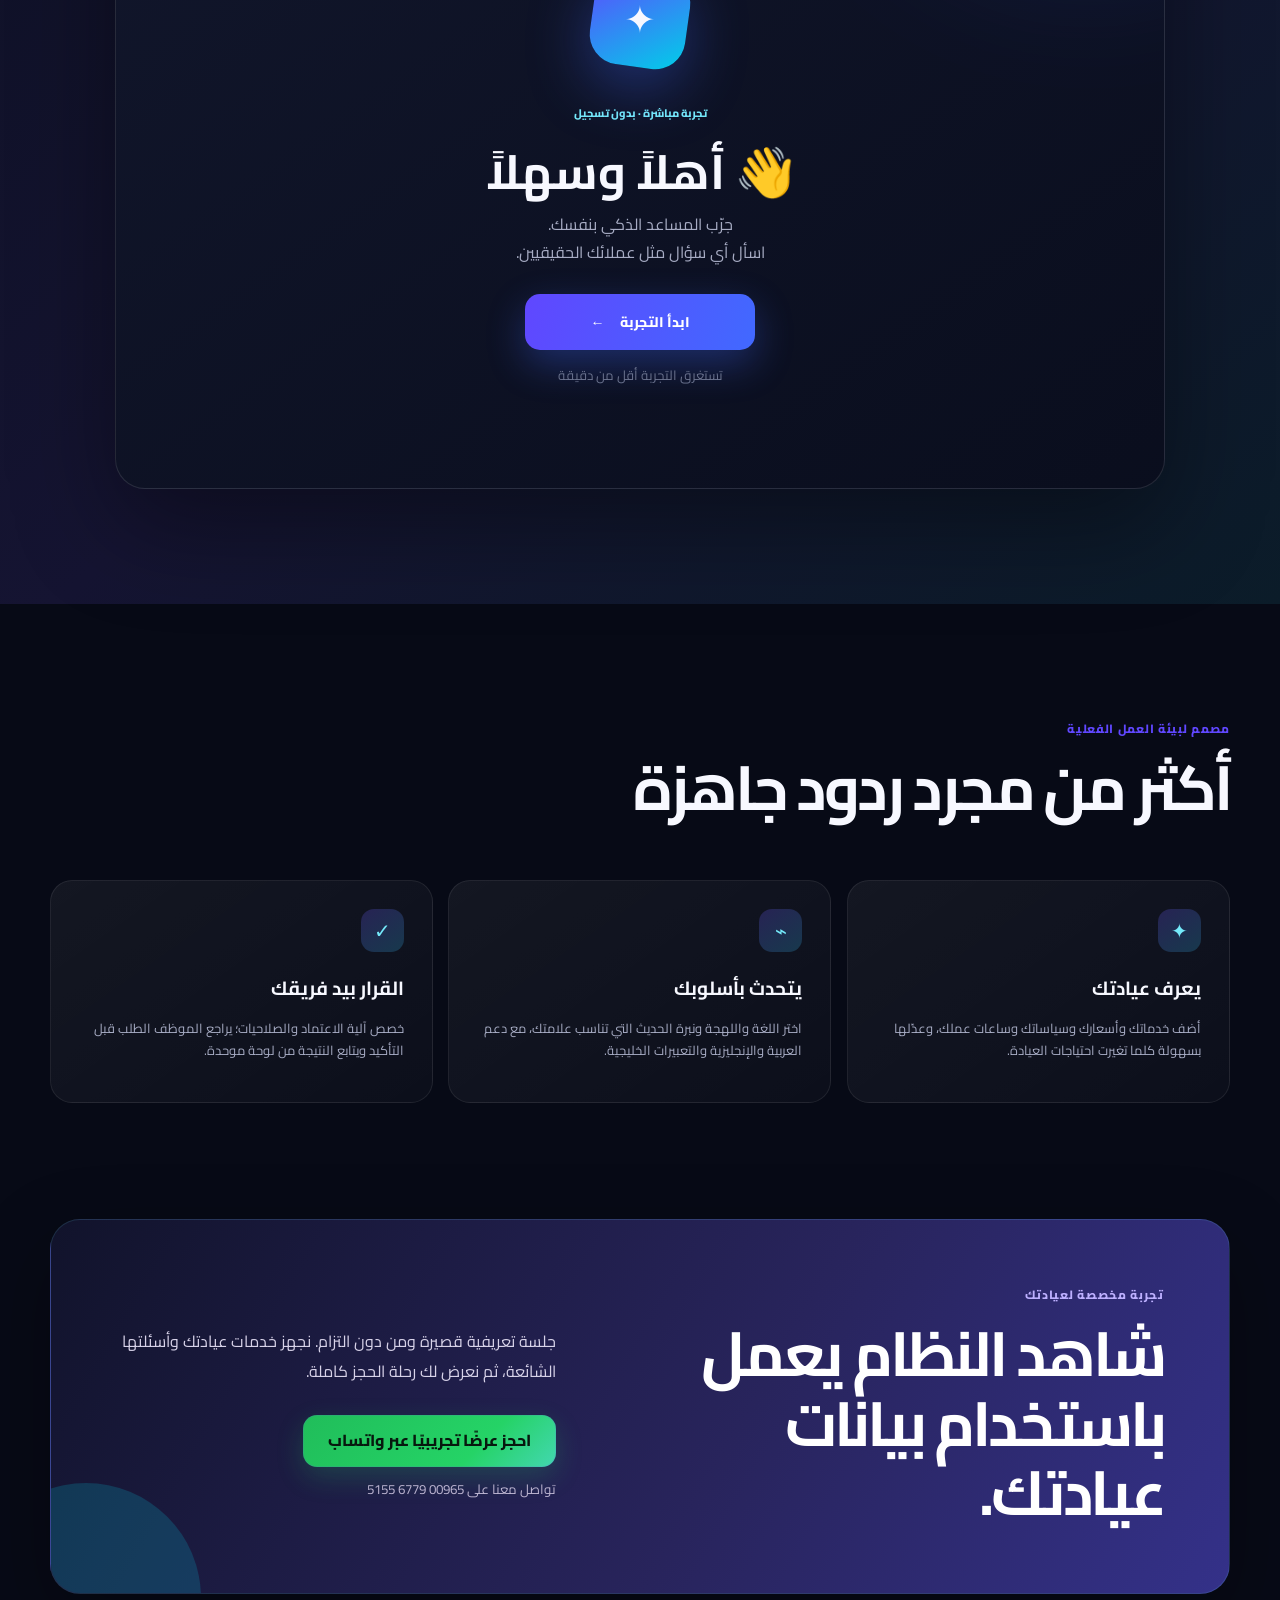
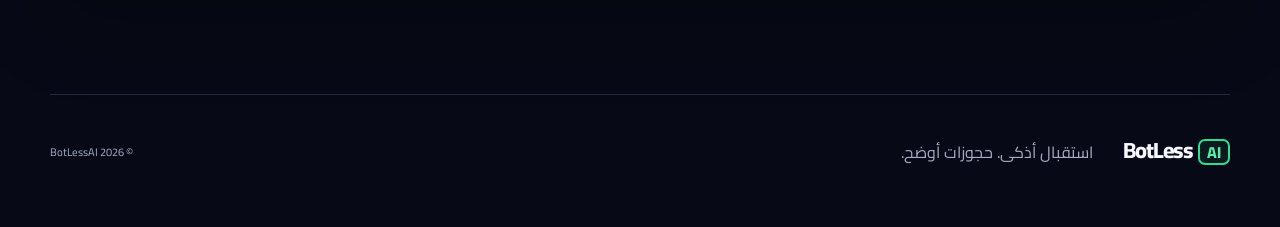
==== commit a38b4c7b: "Move Sawely branding to demo header" ====
--- a/index.html
+++ b/index.html
@@ -5,12 +5,16 @@
   <meta name="viewport" content="width=device-width,initial-scale=1">
   <meta name="description" content="يحوّل BotLessAI واتساب العيادة إلى موظف استقبال ذكي يعمل على مدار الساعة، ويجمع طلبات الحجز لتتم مراجعتها من فريقك.">
   <title>BotLessAI | استقبال واتساب للعيادات</title>
-  <link rel="stylesheet" href="styles.css?v=vertical-demos1">
-  <link rel="stylesheet" href="demo.css?v=guided-experience1">
+  <link rel="icon" href="brand/sawely-logo.png">
+  <link rel="stylesheet" href="styles.css?v=sawely-header1">
+  <link rel="stylesheet" href="demo.css?v=sawely-header1">
 </head>
 <body>
   <header class="nav wrap">
-    <a class="brand" href="#top" aria-label="BotLessAI الرئيسية"><strong>BotLess<span>AI</span></strong></a>
+    <a class="brand product-brand" href="#top" aria-label="BotLessAI، بدعم من Sawely">
+      <strong>BotLess<span>AI</span></strong>
+      <small>Powered by Sawely</small>
+    </a>
     <nav aria-label="التنقل الرئيسي">
       <a href="#how">كيف يعمل؟</a>
       <a href="#features">المزايا</a>
@@ -18,6 +22,9 @@
       <a href="#demo">جرّب المحادثة</a>
       <a class="nav-cta" href="#contact">اطلب عرضًا تجريبيًا</a>
     </nav>
+    <a class="sawely-parent-brand" href="https://me.sawely.com/" target="_blank" rel="noreferrer" aria-label="Sawely، الشركة الأم">
+      <img src="brand/sawely-logo.png" width="600" height="400" alt="Sawely">
+    </a>
   </header>
 
   <main id="top">
--- a/styles.css
+++ b/styles.css
@@ -73,6 +73,7 @@
 /* WhatsApp-oriented calls to action with a subtle BotLessAI accent. */
 .nav .nav-cta,.button.secondary,.button.light{border-color:rgba(37,211,102,.65);background:linear-gradient(135deg,#20bd5a,#25d366 68%,#43d7b0);color:#07180e;box-shadow:0 10px 28px rgba(37,211,102,.2),0 0 0 1px rgba(96,71,255,.12) inset}
 .nav .nav-cta:hover,.button.secondary:hover,.button.light:hover{color:#031109;background:linear-gradient(135deg,#2bd66c,#38df78 68%,#65e5c3);box-shadow:0 14px 34px rgba(37,211,102,.3),0 0 22px rgba(96,71,255,.14)}
+.nav .product-brand{flex-direction:column;align-items:flex-start;justify-content:center;gap:5px;white-space:nowrap}.nav .product-brand small{color:#8e97b2;font:500 12px/1 Inter,Arial,sans-serif;letter-spacing:.025em}.sawely-parent-brand{width:88px;height:58px;display:flex;align-items:center;justify-content:center;flex:0 0 88px;text-decoration:none;animation:header-brand-fade .65s ease-out both}.sawely-parent-brand img{display:block;width:82px;height:55px;object-fit:contain}.nav .product-brand{animation:header-brand-fade .65s ease-out both}@keyframes header-brand-fade{from{opacity:0}to{opacity:1}}@media(max-width:760px){.nav{padding-inline:16px}.sawely-parent-brand{width:76px;height:52px;flex-basis:76px}.sawely-parent-brand img{width:72px;height:48px}.nav .product-brand strong{font-size:20px}.nav .product-brand small{font-size:12px}}@media(max-width:390px){.nav{width:calc(100% - 20px);padding-inline:12px}.sawely-parent-brand{width:68px;flex-basis:68px}.sawely-parent-brand img{width:66px}.nav .product-brand strong{font-size:19px}.nav .product-brand small{font-size:12px}}@media(prefers-reduced-motion:reduce){.nav .product-brand,.sawely-parent-brand{animation:none}}
 
 /* Natural WhatsApp-style interactive demo. */
 .demo-status{display:flex;align-items:center}.demo-status>div{display:grid;line-height:1.5}.demo-status small{color:#8991ab;font-size:9px;font-weight:500}.demo-prompts button:disabled{cursor:wait;opacity:.55}.demo-conversation{height:340px;min-height:340px;overflow-y:auto;padding-inline:5px;scrollbar-width:thin;scrollbar-color:#343b5d transparent}.demo-conversation .user,.demo-conversation .answer{display:grid;gap:3px;animation:chat-message-in .32s cubic-bezier(.22,1,.36,1)}.demo-conversation .user{border-top-left-radius:3px}.demo-conversation .answer{border-top-right-radius:3px}.demo-conversation time{direction:ltr;color:#80879d;font:8px Arial;text-align:left}.typing{align-self:flex-end;display:flex;align-items:center;gap:4px;width:max-content;padding:11px 14px;border-radius:13px 3px 13px 13px;background:#202751;border-right:3px solid var(--violet);animation:chat-message-in .25s ease}.typing i{width:5px;height:5px;border-radius:50%;background:#9ba4c5;animation:typing-dot 1s infinite}.typing i:nth-child(2){animation-delay:.15s}.typing i:nth-child(3){animation-delay:.3s}.typing small{margin-right:5px;color:#8f97b4;font-size:8px}@keyframes typing-dot{0%,60%,100%{transform:translateY(0);opacity:.4}30%{transform:translateY(-4px);opacity:1}}@keyframes chat-message-in{from{opacity:0;transform:translateY(9px) scale(.98)}to{opacity:1;transform:none}}
--- a/demo.css
+++ b/demo.css
@@ -1,5 +1,6 @@
 :root{--demo-accent:var(--violet2)}.demo-heading{margin-inline:auto;text-align:center}.demo-heading .lead{margin-inline:auto}.experience-shell{max-width:1050px;min-height:690px;margin:auto;border:1px solid #ffffff1c;border-radius:30px;background:linear-gradient(145deg,#12172cf7,#0a0e1dfa);box-shadow:0 35px 100px #0006;overflow:hidden;position:relative}.experience-shell:before{content:"";position:absolute;width:430px;height:430px;top:-270px;right:-140px;border-radius:50%;background:var(--demo-accent);filter:blur(80px);opacity:.15;transition:background .4s}.experience-progress{height:72px;padding:0 38px;border-bottom:1px solid #ffffff12;display:flex;align-items:center;justify-content:center;gap:13px;color:#626a86;font-size:11px;position:relative;z-index:2}.experience-progress span{display:flex;align-items:center;gap:7px}.experience-progress span.active{color:#fff}.experience-progress span:before{content:"✓";width:23px;height:23px;border:1px solid #3c435e;border-radius:50%;display:grid;place-items:center;font:700 9px Arial}.experience-progress span.active:before{border-color:var(--demo-accent);background:var(--demo-accent)}.experience-progress i{width:54px;height:1px;background:#30364f}.experience-screen{display:none;min-height:618px;position:relative;z-index:1}.experience-screen.active{display:flex;animation:experience-in .5s cubic-bezier(.16,1,.3,1)}@keyframes experience-in{from{opacity:0;transform:translateY(12px)}to{opacity:1;transform:none}}
 .welcome-screen,.business-screen{padding:55px 35px;flex-direction:column;align-items:center;justify-content:center;text-align:center}.welcome-orb{width:96px;height:96px;margin-bottom:26px;border-radius:30px;display:grid;place-items:center;background:linear-gradient(145deg,var(--violet),var(--cyan));box-shadow:0 20px 60px #4169ff59;transform:rotate(8deg)}.welcome-orb span{font-size:38px;transform:rotate(-8deg)}.welcome-kicker{color:#75eafa;font-size:11px;font-weight:800}.experience-screen h3{font-size:clamp(31px,4vw,48px);line-height:1.25;margin:8px 0 10px}.experience-screen>p:not(.welcome-kicker){margin:0 0 28px;color:#a7acc4}.experience-primary{min-width:230px;min-height:56px;border:0;border-radius:15px;background:linear-gradient(110deg,var(--violet),var(--violet2));color:#fff;font:800 14px Cairo;box-shadow:0 14px 38px #4169ff52;cursor:pointer;transition:.25s}.experience-primary span{margin-right:12px}.experience-primary:hover{transform:translateY(-3px)}.welcome-screen>small{margin-top:15px;color:#69718d}.experience-back{position:absolute;top:26px;right:30px;border:0;background:transparent;color:#858da9;font:700 11px Cairo;cursor:pointer}.business-grid{width:min(770px,100%);display:grid;grid-template-columns:repeat(3,1fr);gap:12px;margin-top:10px}.business-card{min-height:145px;padding:22px;border:1px solid #2c334e;border-radius:19px;background:#ffffff06;color:#fff;font-family:Cairo;display:grid;place-items:center;gap:4px;cursor:pointer;transition:.25s}.business-card>span{font-size:34px}.business-card strong{font-size:14px}.business-card small{color:#aeb8db;font-size:9px;opacity:0;transform:translateY(5px);transition:.25s}.business-card:hover,.business-card:focus-visible{border-color:var(--demo-accent);background:#ffffff11;transform:translateY(-5px);box-shadow:0 18px 40px #0003}.business-card:hover small,.business-card:focus-visible small{opacity:1;transform:none}
 .chat-screen{grid-template-columns:270px 1fr;direction:ltr;background:#080c18}.chat-screen.active{display:grid}.chat-context{padding:30px 24px;border-right:1px solid #262c45;direction:rtl;position:relative}.chat-context .experience-back{position:static;margin-bottom:30px}.context-brand{display:flex;align-items:center;gap:12px;padding-bottom:22px;border-bottom:1px solid #262c45}.context-brand>span{width:54px;height:54px;border-radius:17px;background:#1c2239;display:grid;place-items:center;font-size:27px}.context-brand>div{display:grid}.context-brand small,.context-facts small{font-size:9px;color:#777f99}.context-brand strong{font-size:13px}.context-facts{display:grid;gap:18px;margin-top:25px}.context-facts p{display:grid;grid-template-columns:25px 1fr;margin:0}.context-facts p>span{grid-row:1/3;color:var(--demo-accent)}.context-facts b{font-size:10px}.value-meter{position:absolute;bottom:30px;right:24px;left:24px;display:grid;gap:6px}.value-meter span{font-size:8px;color:#717993}.value-meter b{font-size:10px}.value-meter>i{height:5px;border-radius:5px;background:#222840;overflow:hidden}.value-meter em{display:block;width:0;height:100%;background:linear-gradient(90deg,var(--demo-accent),var(--cyan));transition:width .45s}
-.whatsapp-demo{height:618px;display:grid;grid-template-rows:68px 1fr auto 54px;direction:rtl;background:#efeae2;color:#17201d}.whatsapp-header{padding:8px 16px;background:#075e54;color:#fff;display:flex;align-items:center;gap:10px}.whatsapp-header button{border:0;background:none;color:#fff;font-size:29px}.business-avatar{width:43px;height:43px;border-radius:50%;background:#fff;display:grid;place-items:center;font-size:22px}.whatsapp-header div{display:grid;margin-left:auto}.whatsapp-header strong{font-size:12px}.whatsapp-header small{font-size:8px;opacity:.78}.whatsapp-header>b{font:700 19px Arial;margin-right:8px}.whatsapp-body{min-height:0;padding:14px 20px;background-color:#efeae2;background-image:radial-gradient(#3c46410e 1px,transparent 1px);background-size:17px 17px;overflow-y:auto;display:flex;flex-direction:column;gap:7px}.wa-date,.wa-security{align-self:center;padding:3px 9px;border-radius:7px;background:#fff9;color:#66736d;font-size:8px}.wa-security{background:#fff3c7}.wa-message{max-width:78%;padding:7px 9px 4px;border-radius:9px;box-shadow:0 1px 2px #0002;font-size:11px;line-height:1.65;animation:chat-message-in .3s}.wa-message.customer{align-self:flex-start;background:#fff;border-top-left-radius:2px}.wa-message.assistant{align-self:flex-end;background:#d9fdd3;border-top-right-radius:2px}.wa-message time{display:block;color:#67736d;font:8px Arial;text-align:left;direction:ltr}.wa-message strong{color:#087f65}.wa-typing{align-self:flex-end;display:flex;gap:4px;padding:11px 13px;background:#d9fdd3;border-radius:9px}.wa-typing i{width:5px;height:5px;border-radius:50%;background:#718079;animation:typing-dot 1s infinite}.suggestion-wrap{padding:8px 13px;background:#f6f2ec;border-top:1px solid #d8d1c9}.suggestion-wrap[hidden]{display:none}.suggestion-wrap>small{display:block;margin-bottom:5px;color:#68736f;font-size:8px}.quick-suggestions{display:flex;gap:6px;overflow-x:auto}.quick-suggestions button,.wa-choices button{flex:0 0 auto;border:1px solid #00a884;border-radius:99px;background:#fff;color:#087f65;padding:7px 11px;font:700 9px Cairo;cursor:pointer}.quick-suggestions button:hover,.wa-choices button:hover{background:#00a884;color:#fff}.wa-choices{align-self:flex-end;display:flex;gap:6px}.inline-link{border:0;background:transparent;color:#087f65;font:700 9px Cairo;text-decoration:underline}.whatsapp-compose{padding:6px 10px;background:#efeae2;display:flex;align-items:center;gap:7px;direction:ltr}.whatsapp-compose>div{height:39px;flex:1;padding:0 14px;border-radius:22px;background:#fff;color:#929893;display:flex;align-items:center;justify-content:space-between;direction:rtl;font-size:10px}.whatsapp-compose button{width:38px;height:38px;border:0;border-radius:50%;background:transparent}.whatsapp-compose .send-mic{background:#00a884;color:#fff}.booking-success{min-width:260px}.booking-success>b{display:grid;place-items:center;width:32px;height:32px;border-radius:50%;background:#00a884;color:#fff!important}.booking-success h4{margin:7px 0;font-size:14px}.booking-success dl{display:grid;grid-template-columns:auto 1fr;gap:3px 14px;margin:7px 0;padding-block:7px;border-block:1px solid #b7d5b8}.booking-success dt{color:#64736b}.booking-success dd{margin:0;font-weight:700}.booking-success p{margin:5px 0 0}.conversion-card{align-self:center;width:min(370px,94%);padding:20px;border-radius:18px;background:#fff;color:#11132b;text-align:center;box-shadow:0 16px 45px #25315e2b}.conversion-card>span{display:grid;place-items:center;width:35px;height:35px;margin:auto;border-radius:11px;background:#ecefff;color:var(--demo-accent)}.conversion-card h4{margin:8px 0 2px}.conversion-card p{margin:0 0 11px;color:#687083;font-size:10px}.conversion-card a{min-height:35px;border-radius:9px;display:flex;align-items:center;justify-content:center;margin-top:6px;text-decoration:none;font-size:10px;font-weight:800}.conversion-primary{background:linear-gradient(110deg,var(--violet),var(--violet2));color:#fff}.conversion-whatsapp{background:#25d366;color:#07180e}.conversion-card button{margin-top:9px;border:0;background:none;color:#6e7690;font:700 9px Cairo}
-@media(max-width:760px){html,body{max-width:100%;overflow-x:clip}.dashboard-window{max-width:calc(100vw - 24px)}.experience-shell{min-height:680px;border-radius:24px}.experience-progress{height:60px;padding:0 16px}.experience-progress b{display:none}.business-grid{grid-template-columns:repeat(2,1fr)}.business-card{min-height:125px}.chat-screen.active{grid-template-columns:1fr}.chat-context{display:none}.whatsapp-demo{height:620px}.wa-message{max-width:88%}}@media(max-width:480px){.demo-section .wrap{width:100%}.demo-heading{padding-inline:18px}.experience-shell{border-radius:0;border-inline:0}.welcome-screen,.business-screen{padding-inline:16px}.business-grid{gap:8px}.business-card{padding:14px;min-height:112px}.business-card small{opacity:1;transform:none}.whatsapp-body{padding-inline:11px}.booking-success{min-width:220px}.experience-progress{justify-content:space-between}.experience-progress i{flex:1}}@media(prefers-reduced-motion:reduce){.experience-screen.active,.wa-message{animation:none}.business-card,.experience-primary,.value-meter em{transition:none}}
+.whatsapp-demo{height:618px;display:grid;grid-template-rows:66px 68px 1fr auto 54px;direction:rtl;background:#efeae2;color:#17201d}.whatsapp-header{padding:8px 16px;background:#075e54;color:#fff;display:flex;align-items:center;gap:10px}.whatsapp-header button{border:0;background:none;color:#fff;font-size:29px}.business-avatar{width:43px;height:43px;border-radius:50%;background:#fff;display:grid;place-items:center;font-size:22px}.whatsapp-header div{display:grid;margin-left:auto}.whatsapp-header strong{font-size:12px}.whatsapp-header small{font-size:8px;opacity:.78}.whatsapp-header>b{font:700 19px Arial;margin-right:8px}.whatsapp-body{min-height:0;padding:14px 20px;background-color:#efeae2;background-image:radial-gradient(#3c46410e 1px,transparent 1px);background-size:17px 17px;overflow-y:auto;display:flex;flex-direction:column;gap:7px}.wa-date,.wa-security{align-self:center;padding:3px 9px;border-radius:7px;background:#fff9;color:#66736d;font-size:8px}.wa-security{background:#fff3c7}.wa-message{max-width:78%;padding:7px 9px 4px;border-radius:9px;box-shadow:0 1px 2px #0002;font-size:11px;line-height:1.65;animation:chat-message-in .3s}.wa-message.customer{align-self:flex-start;background:#fff;border-top-left-radius:2px}.wa-message.assistant{align-self:flex-end;background:#d9fdd3;border-top-right-radius:2px}.wa-message time{display:block;color:#67736d;font:8px Arial;text-align:left;direction:ltr}.wa-message strong{color:#087f65}.wa-typing{align-self:flex-end;display:flex;gap:4px;padding:11px 13px;background:#d9fdd3;border-radius:9px}.wa-typing i{width:5px;height:5px;border-radius:50%;background:#718079;animation:typing-dot 1s infinite}.suggestion-wrap{padding:8px 13px;background:#f6f2ec;border-top:1px solid #d8d1c9}.suggestion-wrap[hidden]{display:none}.suggestion-wrap>small{display:block;margin-bottom:5px;color:#68736f;font-size:8px}.quick-suggestions{display:flex;gap:6px;overflow-x:auto}.quick-suggestions button,.wa-choices button{flex:0 0 auto;border:1px solid #00a884;border-radius:99px;background:#fff;color:#087f65;padding:7px 11px;font:700 9px Cairo;cursor:pointer}.quick-suggestions button:hover,.wa-choices button:hover{background:#00a884;color:#fff}.wa-choices{align-self:flex-end;display:flex;gap:6px}.inline-link{border:0;background:transparent;color:#087f65;font:700 9px Cairo;text-decoration:underline}.whatsapp-compose{padding:6px 10px;background:#efeae2;display:flex;align-items:center;gap:7px;direction:ltr}.whatsapp-compose>div{height:39px;flex:1;padding:0 14px;border-radius:22px;background:#fff;color:#929893;display:flex;align-items:center;justify-content:space-between;direction:rtl;font-size:10px}.whatsapp-compose button{width:38px;height:38px;border:0;border-radius:50%;background:transparent}.whatsapp-compose .send-mic{background:#00a884;color:#fff}.booking-success{min-width:260px}.booking-success>b{display:grid;place-items:center;width:32px;height:32px;border-radius:50%;background:#00a884;color:#fff!important}.booking-success h4{margin:7px 0;font-size:14px}.booking-success dl{display:grid;grid-template-columns:auto 1fr;gap:3px 14px;margin:7px 0;padding-block:7px;border-block:1px solid #b7d5b8}.booking-success dt{color:#64736b}.booking-success dd{margin:0;font-weight:700}.booking-success p{margin:5px 0 0}.conversion-card{align-self:center;width:min(370px,94%);padding:20px;border-radius:18px;background:#fff;color:#11132b;text-align:center;box-shadow:0 16px 45px #25315e2b}.conversion-card>span{display:grid;place-items:center;width:35px;height:35px;margin:auto;border-radius:11px;background:#ecefff;color:var(--demo-accent)}.conversion-card h4{margin:8px 0 2px}.conversion-card p{margin:0 0 11px;color:#687083;font-size:10px}.conversion-card a{min-height:35px;border-radius:9px;display:flex;align-items:center;justify-content:center;margin-top:6px;text-decoration:none;font-size:10px;font-weight:800}.conversion-primary{background:linear-gradient(110deg,var(--violet),var(--violet2));color:#fff}.conversion-whatsapp{background:#25d366;color:#07180e}.conversion-card button{margin-top:9px;border:0;background:none;color:#6e7690;font:700 9px Cairo}
+@media(max-width:760px){html,body{max-width:100%;overflow-x:clip}.dashboard-window{max-width:calc(100vw - 24px)}.experience-shell{min-height:680px;border-radius:24px}.experience-progress{height:60px;padding:0 16px}.experience-progress b{display:none}.business-grid{grid-template-columns:repeat(2,1fr)}.business-card{min-height:125px}.chat-screen.active{grid-template-columns:1fr}.chat-context{display:none}.whatsapp-demo{height:620px}.wa-message{max-width:88%}}@media(max-width:480px){.demo-section .wrap{width:100%}.demo-heading{padding-inline:18px}.experience-shell{border-radius:0;border-inline:0}.welcome-screen,.business-screen{padding-inline:16px}.business-grid{gap:8px}.business-card{padding:14px;min-height:112px}.business-card small{opacity:1;transform:none}.demo-product-header{padding-inline:12px;gap:10px}.demo-parent-brand{padding-left:10px}.demo-parent-brand>span{display:none}.demo-parent-brand img{width:44px}.whatsapp-body{padding-inline:11px}.booking-success{min-width:220px}.experience-progress{justify-content:space-between}.experience-progress i{flex:1}}@media(prefers-reduced-motion:reduce){.experience-screen.active,.demo-product-header,.wa-message{animation:none}.business-card,.experience-primary,.value-meter em{transition:none}}
+.whatsapp-demo{grid-template-rows:68px 1fr auto 54px}@media(max-width:760px){html,body{max-width:100%;overflow-x:clip}.dashboard-window{max-width:calc(100vw - 24px)}.experience-shell{min-height:680px;border-radius:24px}.experience-progress{height:60px;padding:0 16px}.experience-progress b{display:none}.business-grid{grid-template-columns:repeat(2,1fr)}.business-card{min-height:125px}.chat-screen.active{grid-template-columns:1fr}.chat-context{display:none}.whatsapp-demo{height:620px}.wa-message{max-width:88%}}@media(max-width:480px){.demo-section .wrap{width:100%}.demo-heading{padding-inline:18px}.experience-shell{border-radius:0;border-inline:0}.welcome-screen,.business-screen{padding-inline:16px}.business-grid{gap:8px}.business-card{padding:14px;min-height:112px}.business-card small{opacity:1;transform:none}.whatsapp-body{padding-inline:11px}.booking-success{min-width:220px}.experience-progress{justify-content:space-between}.experience-progress i{flex:1}}@media(prefers-reduced-motion:reduce){.experience-screen.active,.wa-message{animation:none}.business-card,.experience-primary,.value-meter em{transition:none}}
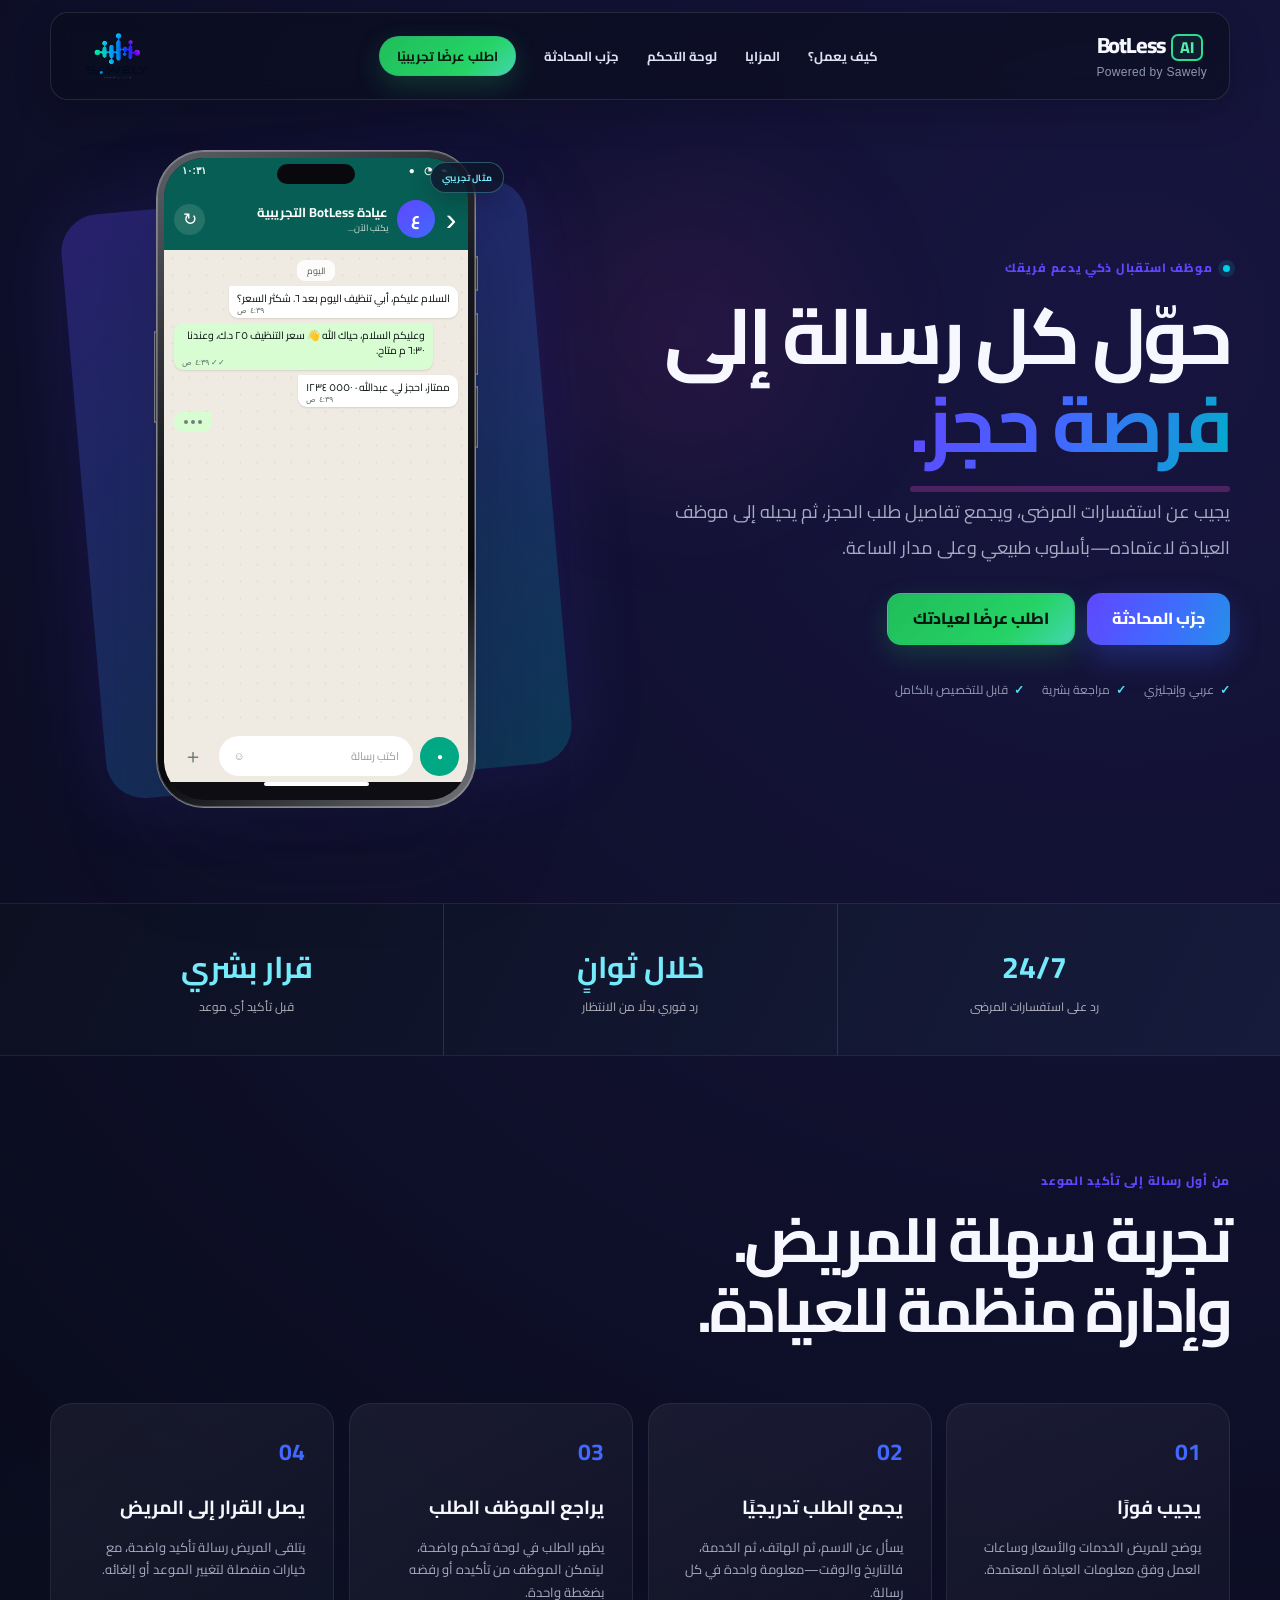
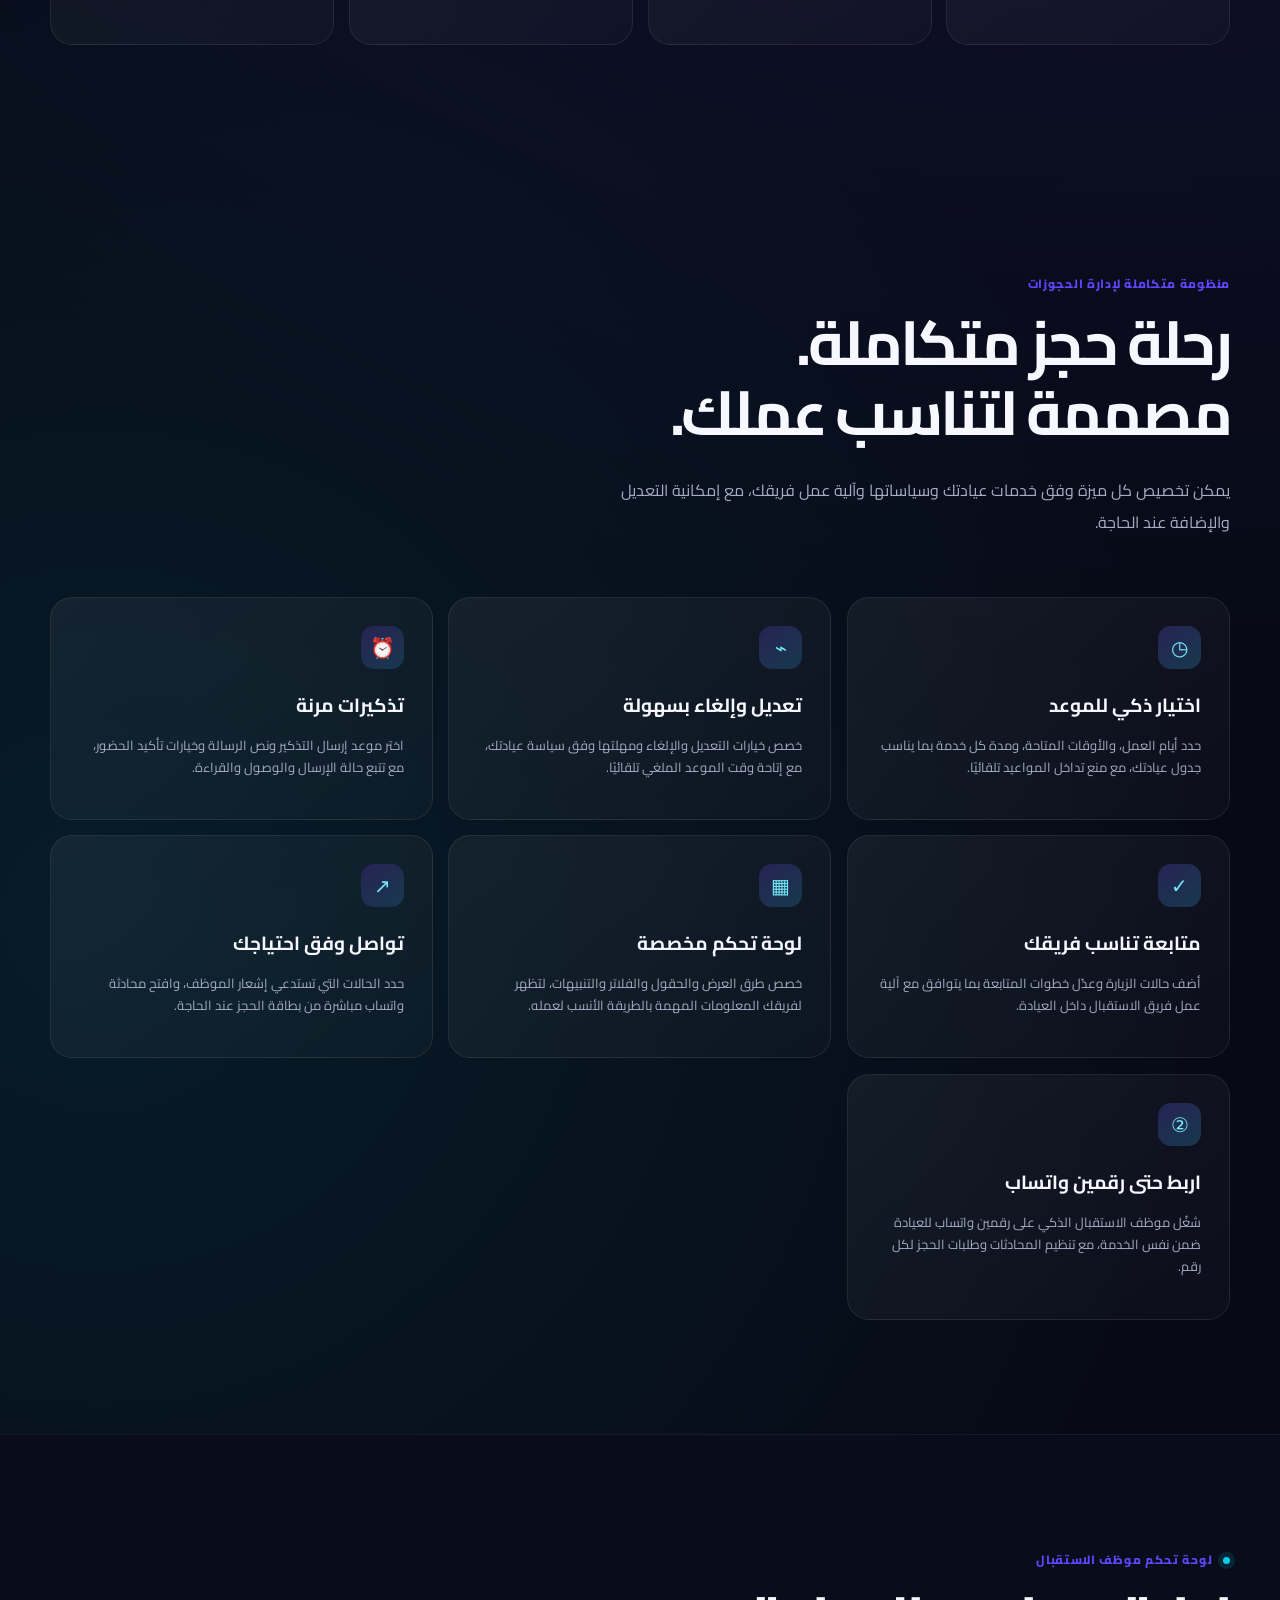
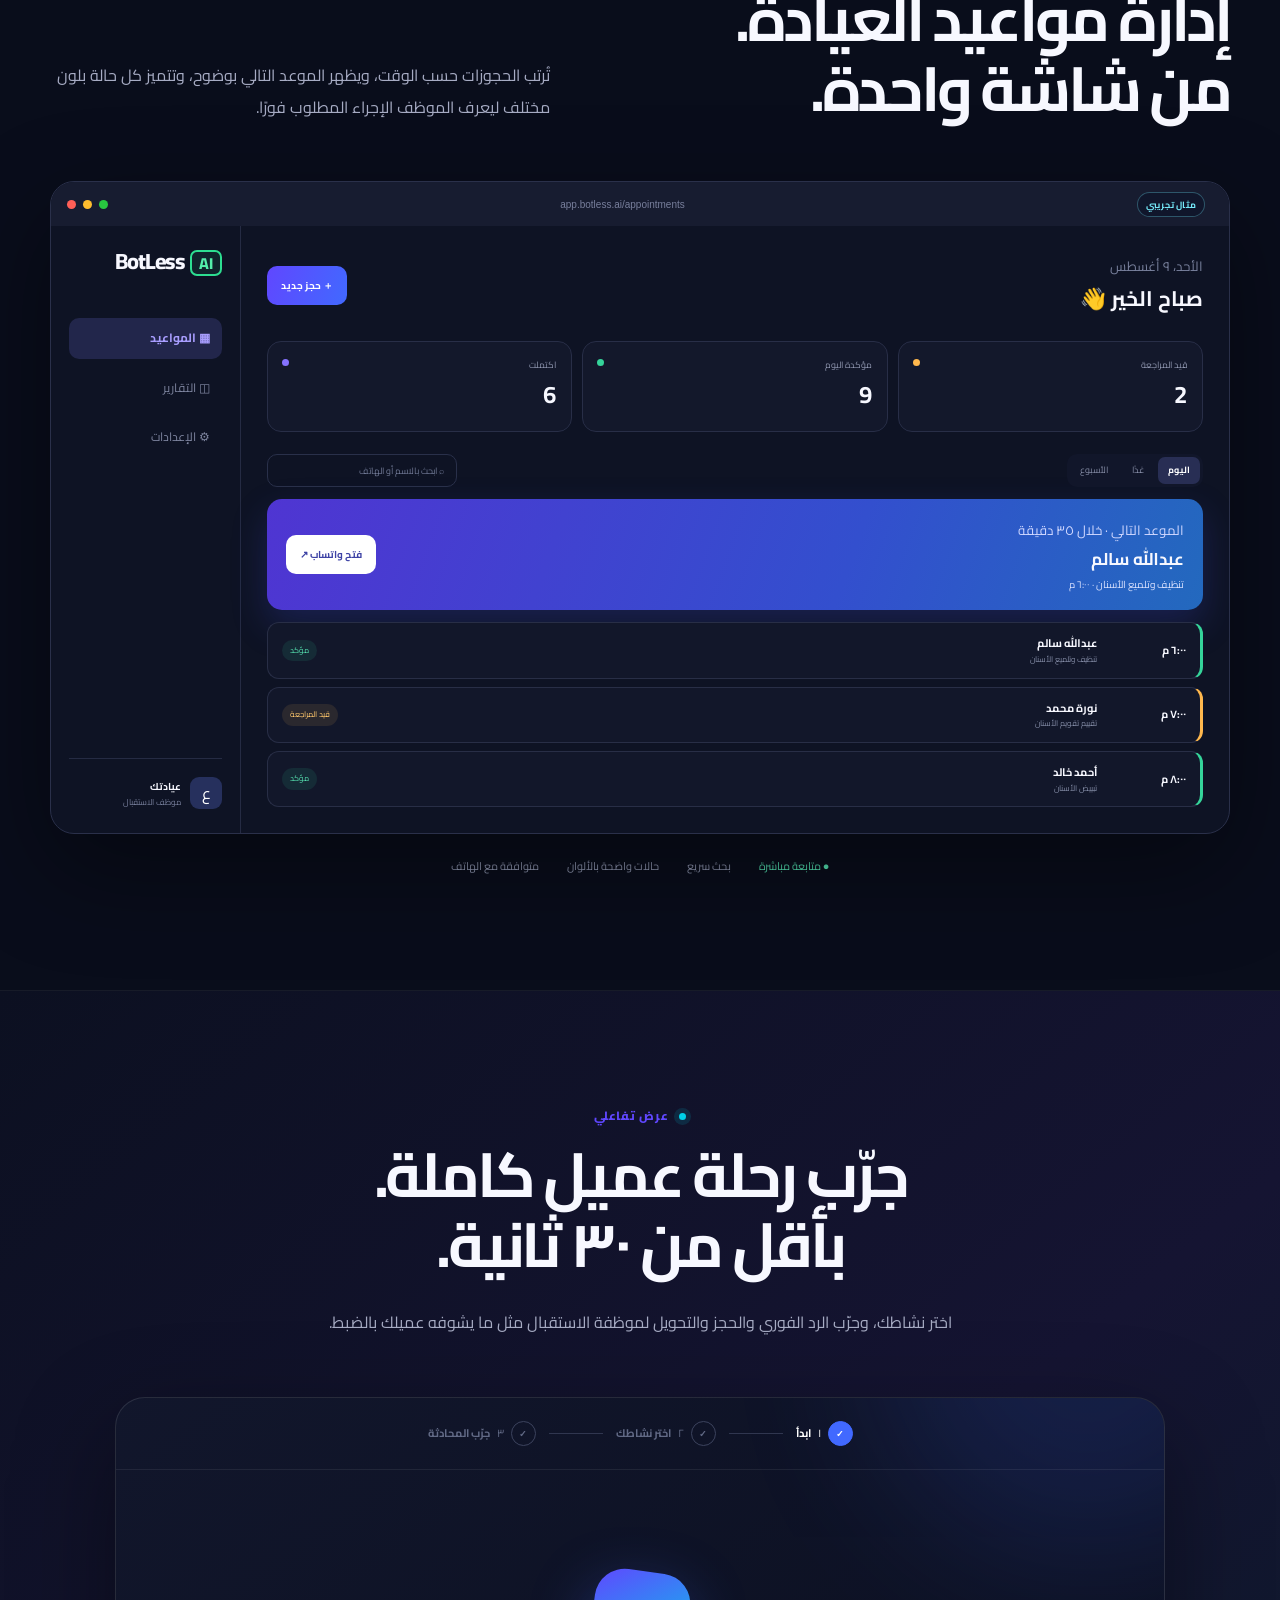
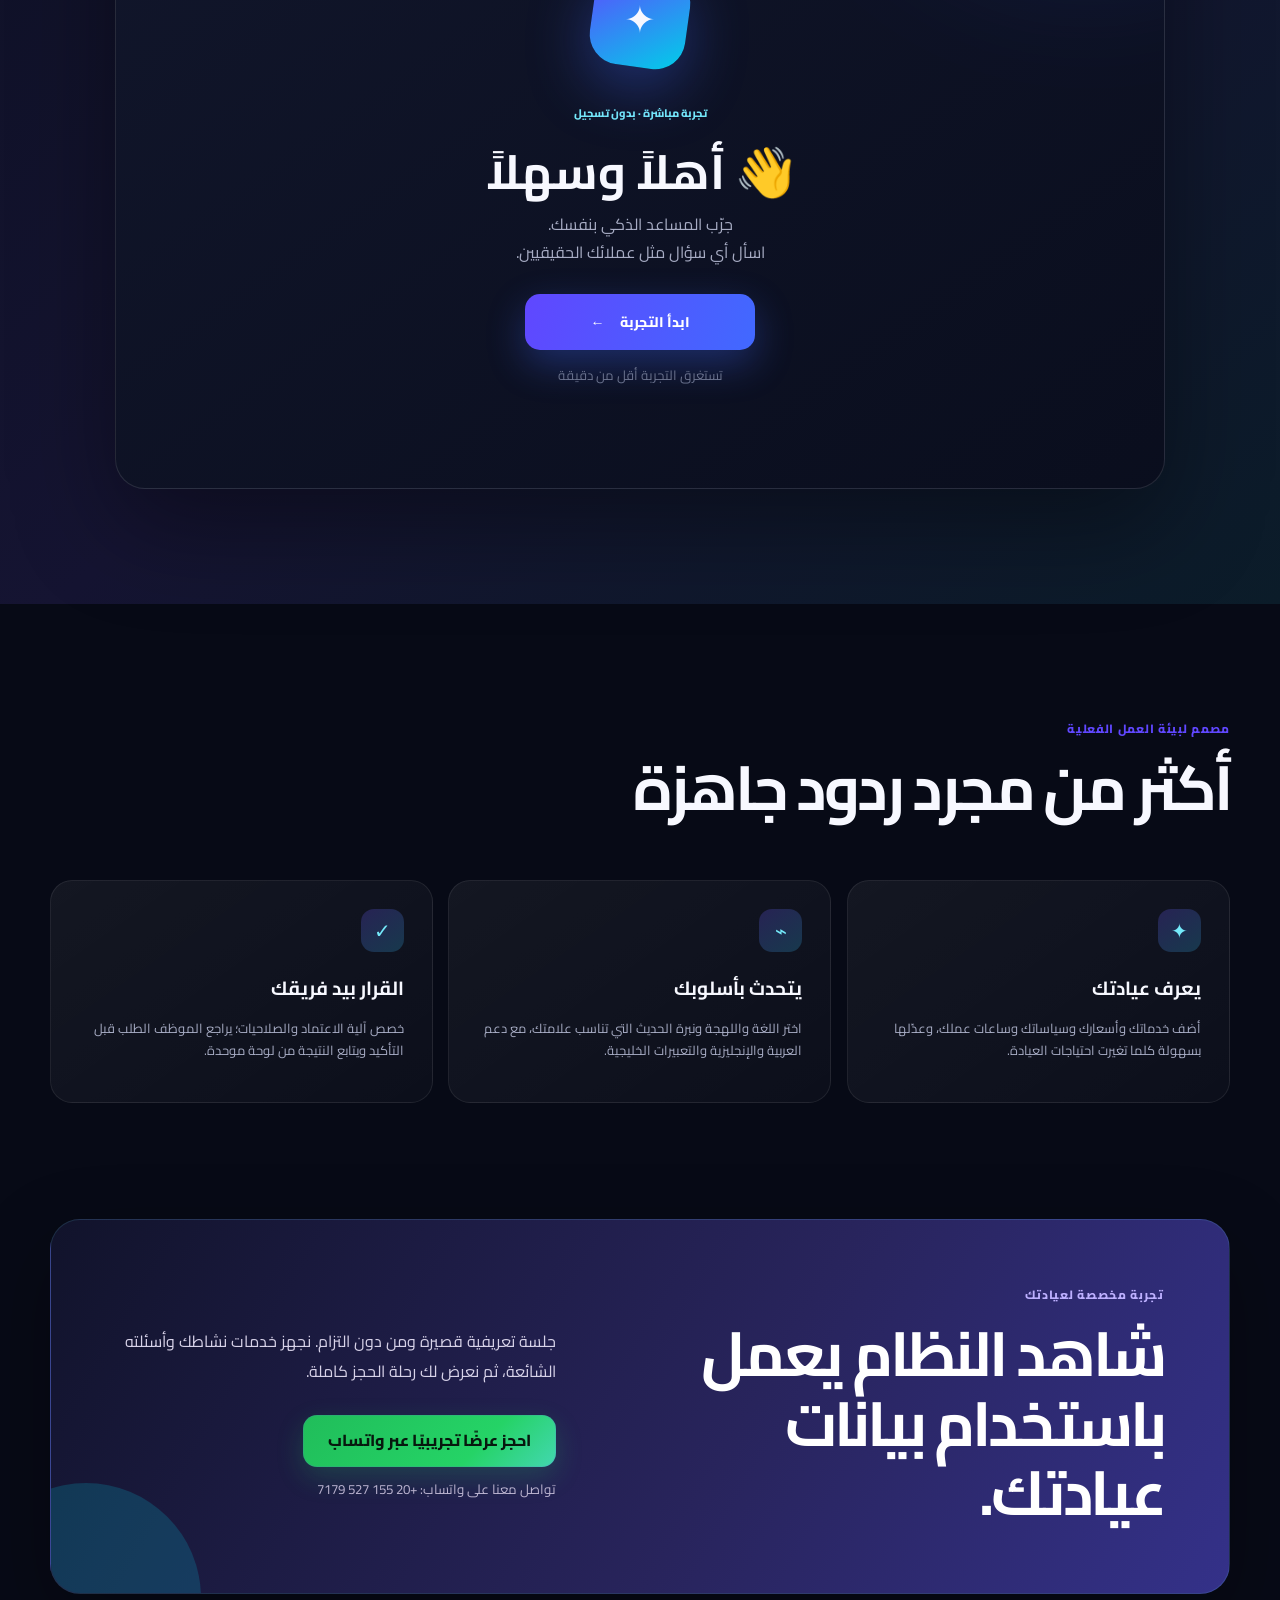
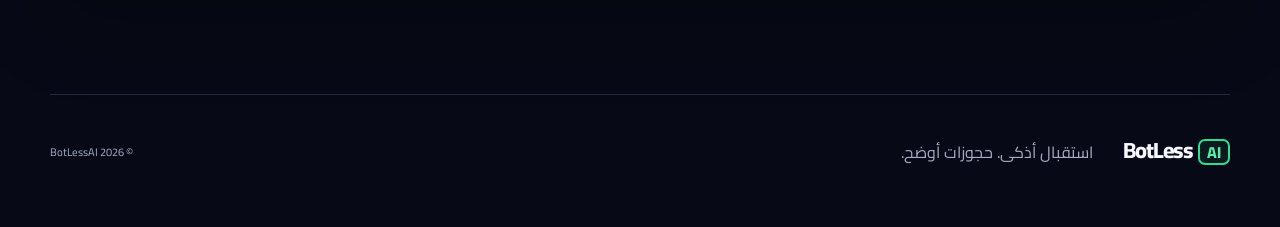
==== commit 97780af6: "Route demo CTAs to Sawely WhatsApp" ====
--- a/index.html
+++ b/index.html
@@ -189,7 +189,7 @@
 
     <section id="contact" class="cta wrap">
       <div><p class="eyebrow">تجربة مخصصة لعيادتك</p><h2>شاهد النظام يعمل<br>باستخدام بيانات عيادتك.</h2></div>
-      <div class="cta-copy"><p>جلسة تعريفية قصيرة ومن دون التزام. نجهز خدمات عيادتك وأسئلتها الشائعة، ثم نعرض لك رحلة الحجز كاملة.</p><a class="button light" href="https://wa.me/96567795155?text=مرحبًا،%20أرغب%20في%20تجربة%20BotLessAI%20لعيادتي" target="_blank" rel="noreferrer">احجز عرضًا تجريبيًا عبر واتساب</a><small>تواصل معنا على 00965 6779 5155</small></div>
+      <div class="cta-copy"><p>جلسة تعريفية قصيرة ومن دون التزام. نجهز خدمات نشاطك وأسئلته الشائعة، ثم نعرض لك رحلة الحجز كاملة.</p><a class="button light" href="https://wa.me/201555277179?text=%D9%85%D8%B1%D8%AD%D8%A8%D8%A7%D9%8B%D8%8C%20%D8%A3%D8%B1%D9%8A%D8%AF%20%D8%AA%D8%AC%D8%B1%D8%A8%D8%A9%20Sawely%20%D9%84%D9%86%D8%B4%D8%A7%D8%B7%D9%8A" target="_blank" rel="noopener noreferrer">احجز عرضًا تجريبيًا عبر واتساب</a><small>تواصل معنا على واتساب: +20 155 527 7179</small></div>
     </section>
   </main>
 
